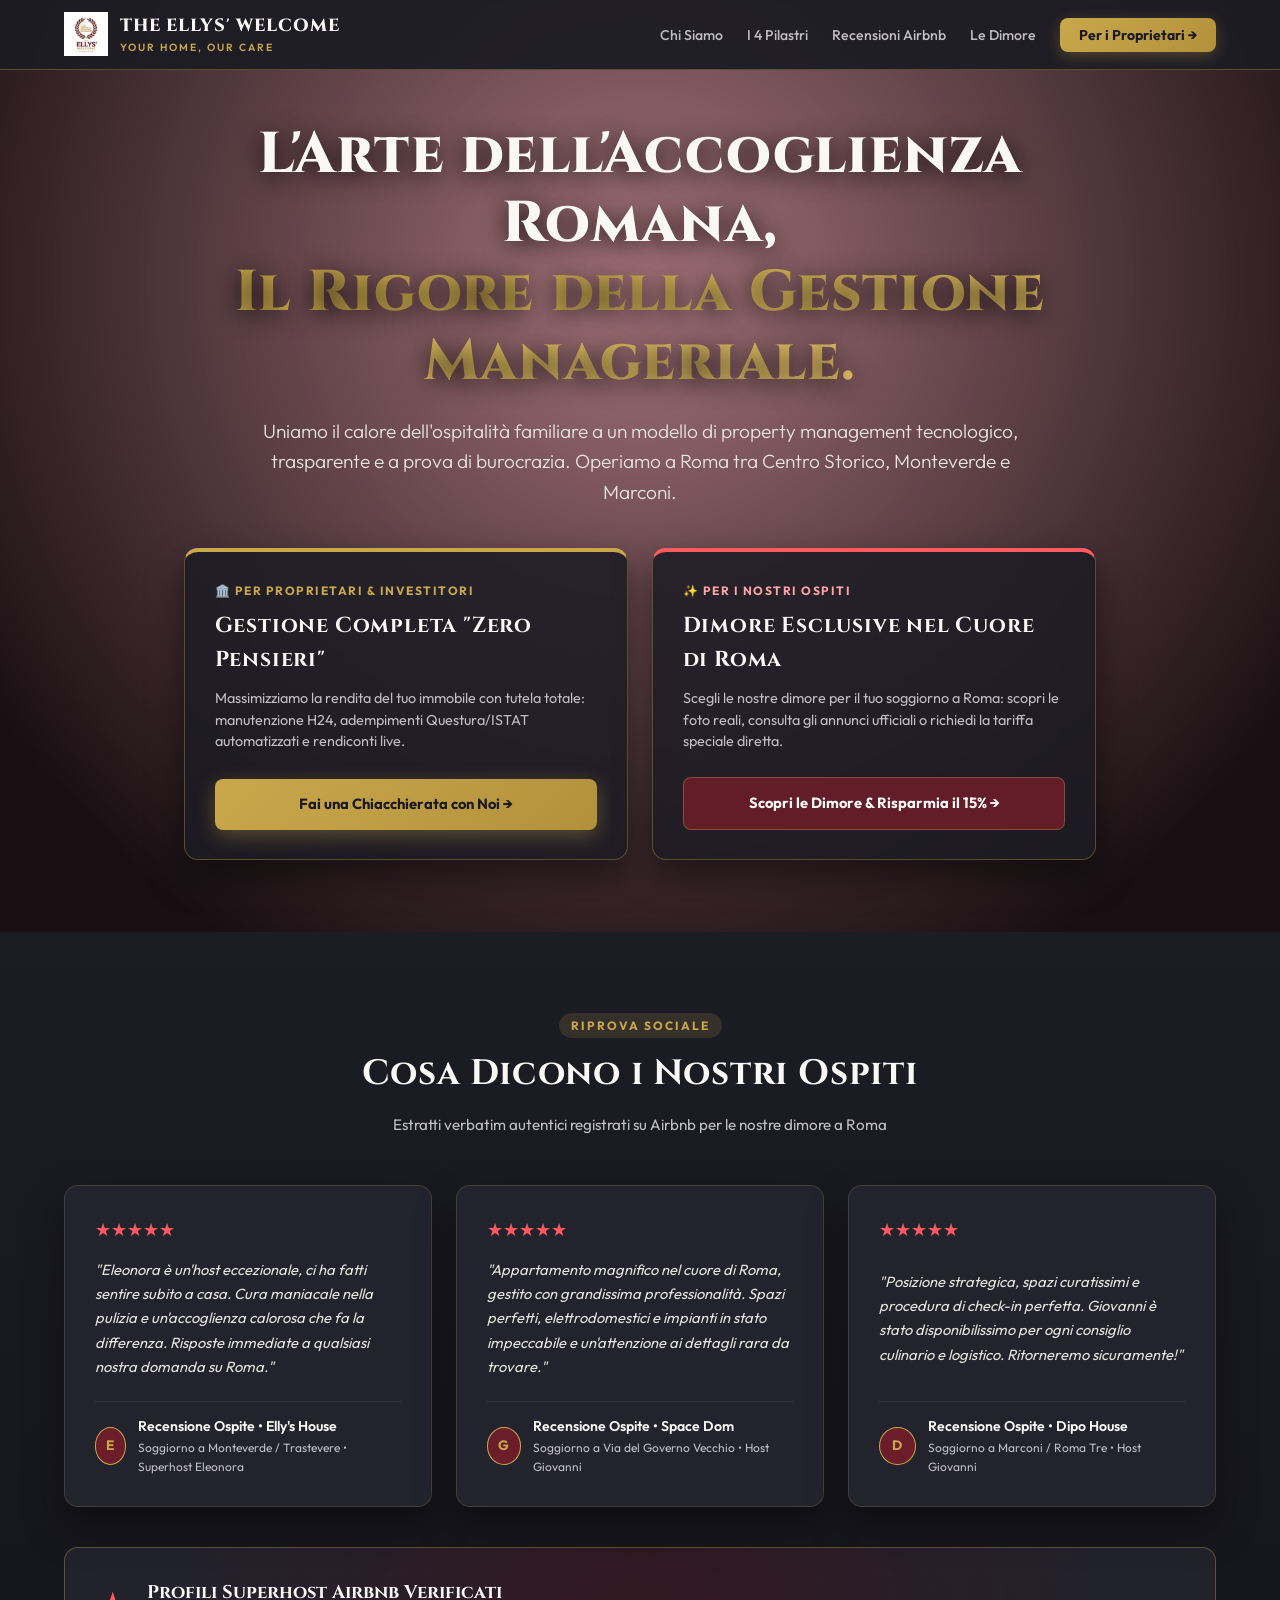
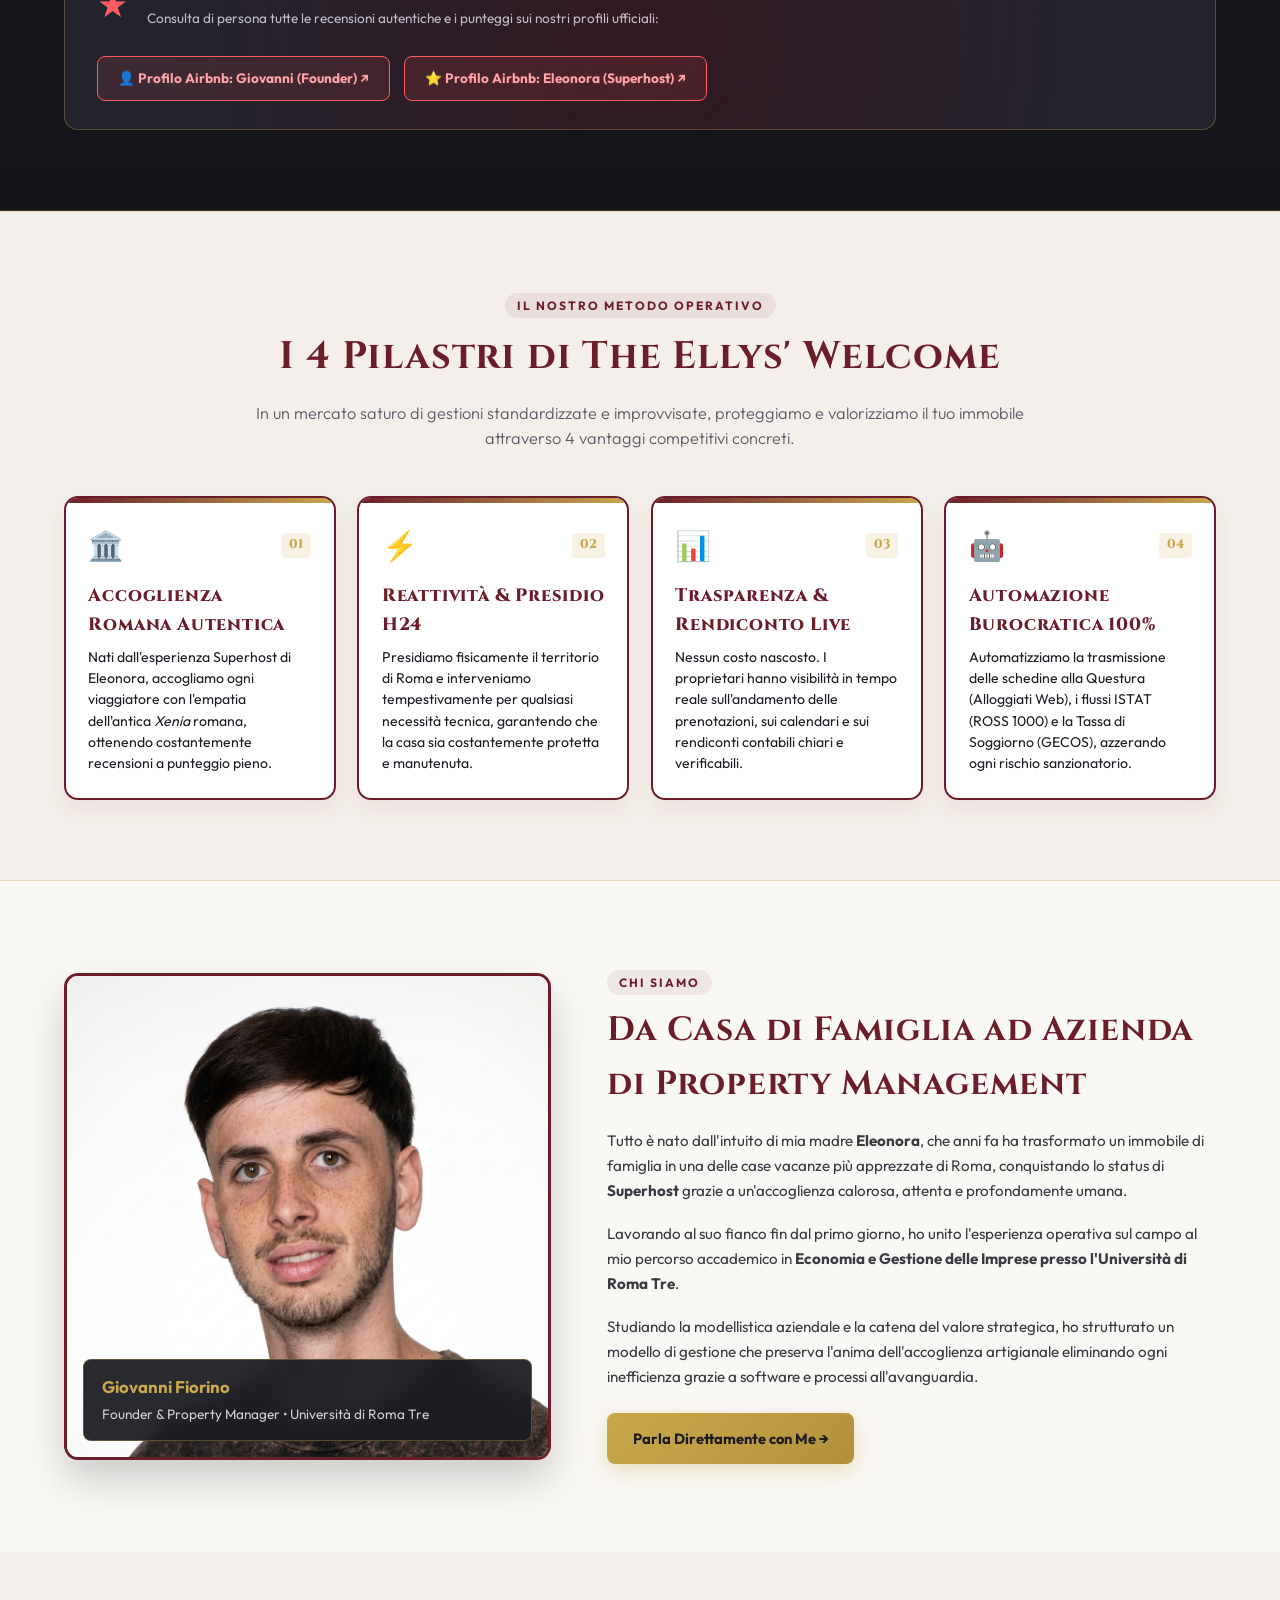
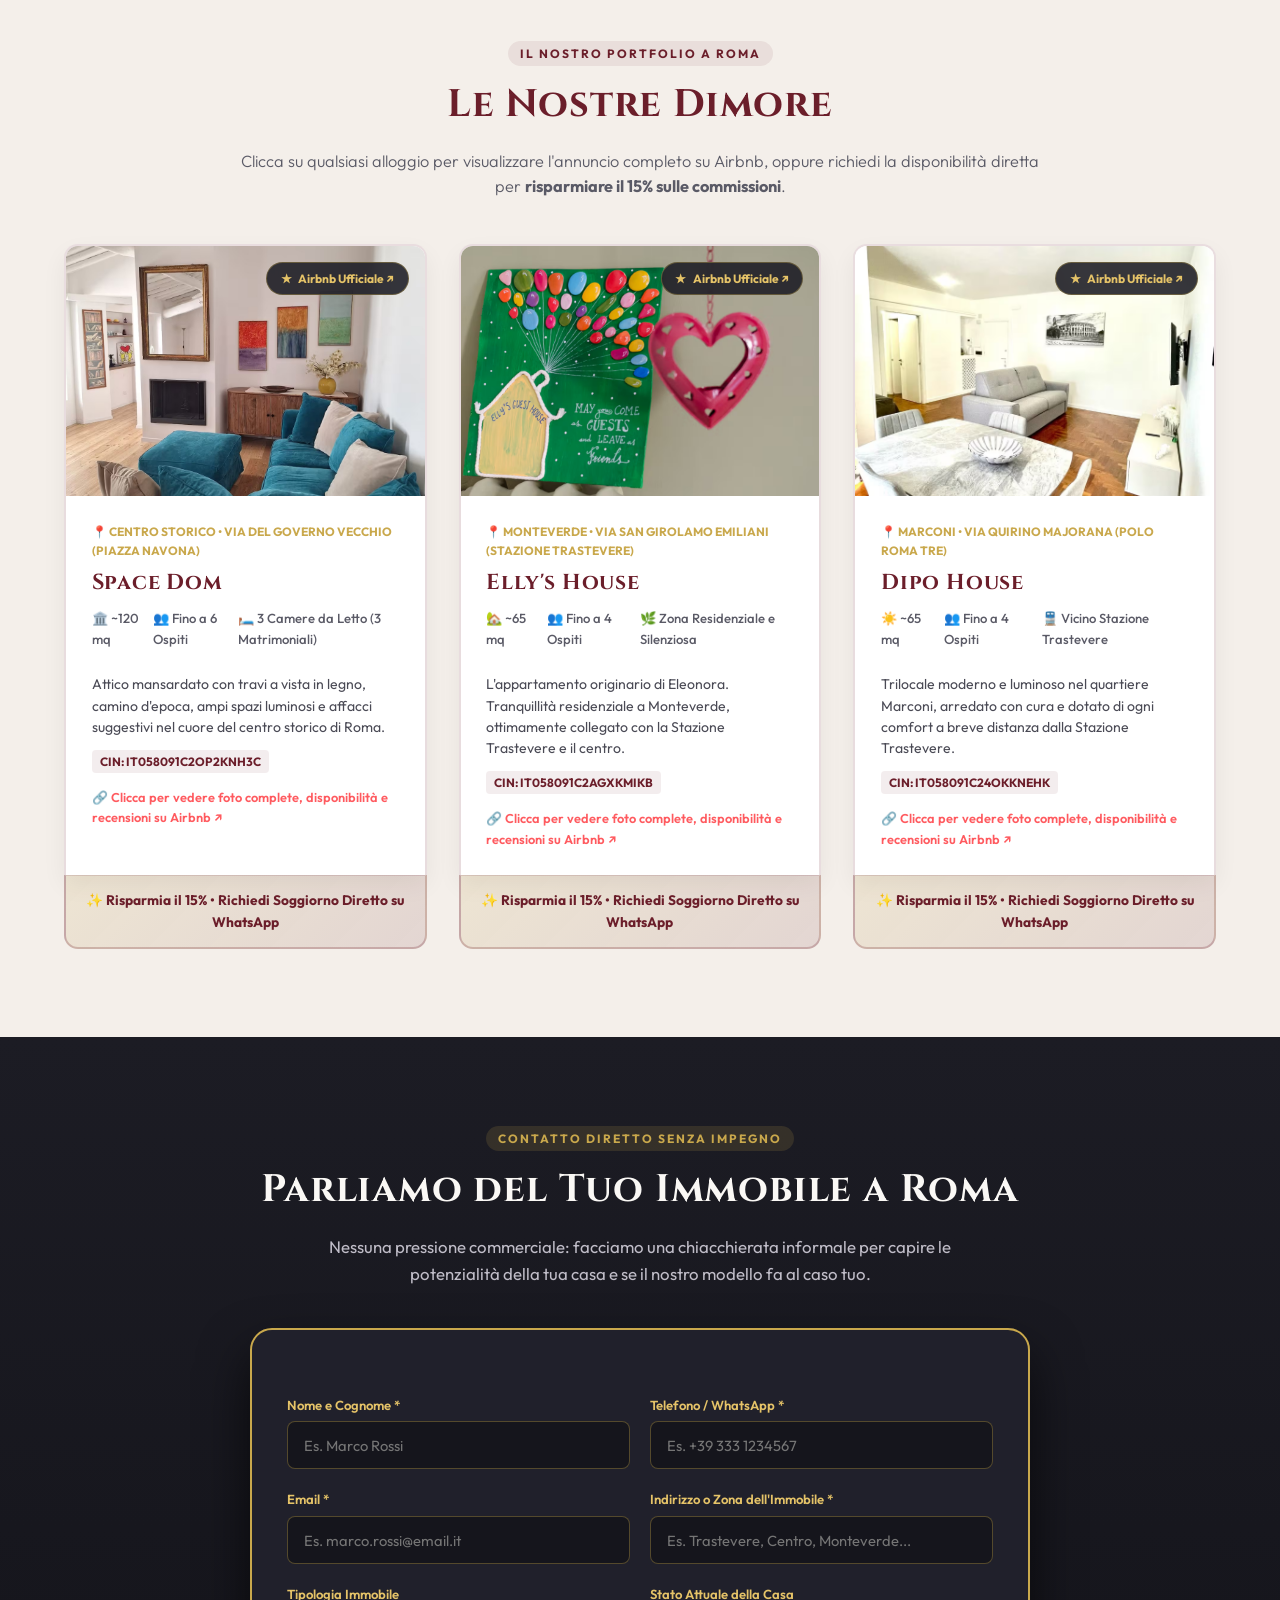
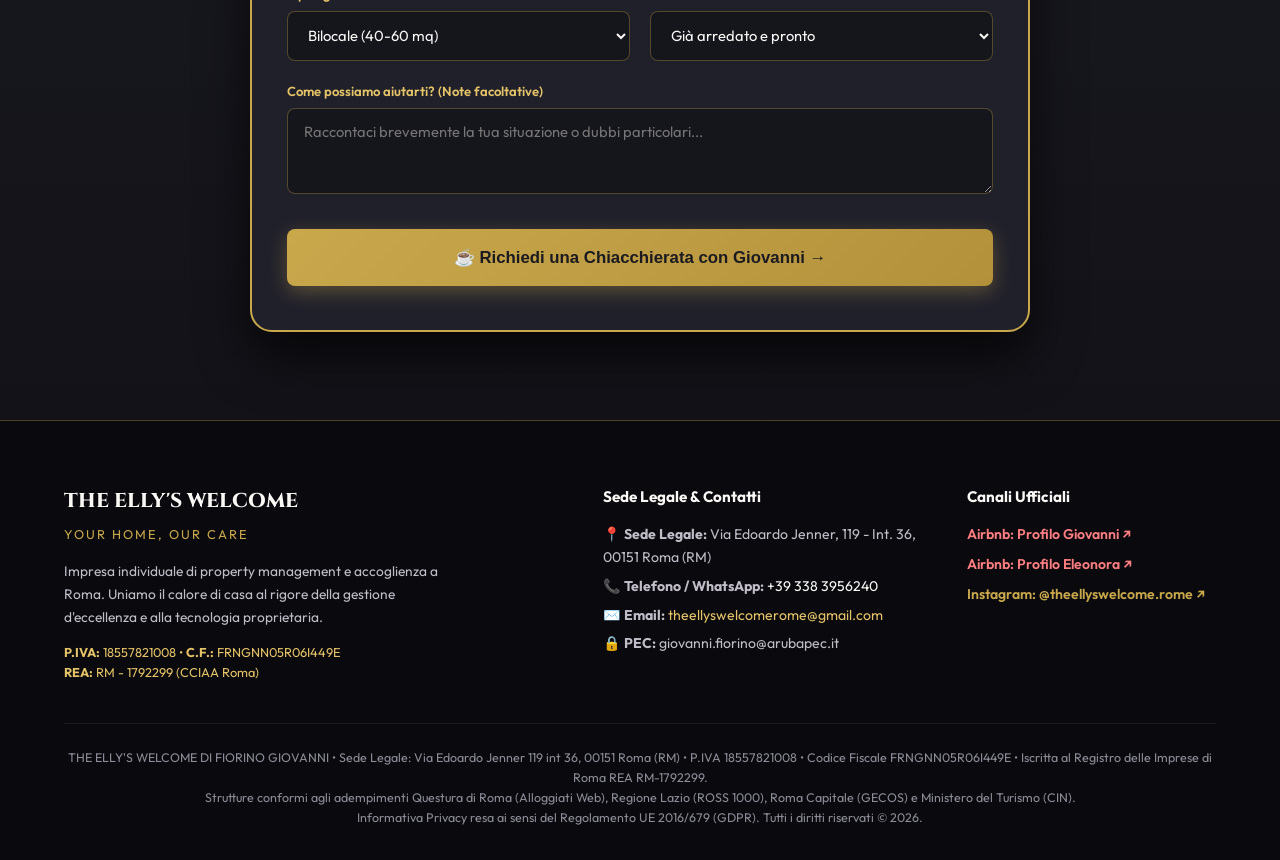
==== index.html @ 8cf7fc97 "feat(website): Inizializzazione repository ufficiale sito web The Ellys' Welcome (Release v1.0.0)" ====
<!DOCTYPE html>
<html lang="it">
<head>
  <meta charset="UTF-8">
  <meta name="viewport" content="width=device-width, initial-scale=1.0">
  <title>The Ellys' Welcome — "Your Home, Our Care" | Property Management & Dimore a Roma</title>
  <meta name="description" content="The Ellys' Welcome: gestione curata, trasparente e tecnologica di immobili turistici a Roma. Accoglienza familiare autentica e zero pensieri burocratici.">
  
  <!-- Favicon / Logo -->
  <link rel="icon" type="image/png" href="assets/logo.png">

  <!-- Google Fonts -->
  <link rel="preconnect" href="https://fonts.googleapis.com">
  <link rel="preconnect" href="https://fonts.gstatic.com" crossorigin>
  <link href="https://fonts.googleapis.com/css2?family=Cinzel:wght@500;700;800;900&family=Outfit:wght@300;400;500;600;700&family=Playfair+Display:ital,wght@0,600;0,700;1,400&display=swap" rel="stylesheet">
  
  <!-- Stylesheet -->
  <link rel="stylesheet" href="style.css">
</head>
<body>

  <!-- =======================================================================
       1. NAVBAR
       ======================================================================= -->
  <nav class="navbar">
    <div class="container nav-container">
      <a href="#" class="brand-logo">
        <img src="assets/logo.png" alt="The Ellys' Welcome Logo">
        <div class="brand-text">
          <span class="brand-name">THE ELLYS' WELCOME</span>
          <span class="brand-tagline">Your Home, Our Care</span>
        </div>
      </a>

      <ul class="nav-links" id="navLinks">
        <li><a href="#chi-siamo" class="nav-link">Chi Siamo</a></li>
        <li><a href="#pilastri" class="nav-link">I 4 Pilastri</a></li>
        <li><a href="#recensioni" class="nav-link">Recensioni Airbnb</a></li>
        <li><a href="#dimore" class="nav-link">Le Dimore</a></li>
        <li><a href="#candidatura" class="nav-link nav-cta">Per i Proprietari →</a></li>
      </ul>

      <button class="mobile-menu-btn" onclick="toggleMobileMenu()">☰</button>
    </div>
  </nav>

  <!-- =======================================================================
       2. HERO SECTION
       ======================================================================= -->
  <header class="hero">
    <div class="container hero-content">

      <!-- Monumental Headline -->
      <h1 class="hero-title">
        L'Arte dell'Accoglienza Romana,<br>
        <span class="gradient-gold">Il Rigore della Gestione Manageriale.</span>
      </h1>

      <p class="hero-subtitle">
        Uniamo il calore dell'ospitalità familiare a un modello di property management tecnologico, trasparente e a prova di burocrazia. Operiamo a Roma tra Centro Storico, Monteverde e Marconi.
      </p>

      <!-- Dual Pathways Cards (Split B2B / B2C) -->
      <div class="hero-dual-pathways">
        
        <!-- B2B Card (Proprietari) -->
        <div class="pathway-card b2b-card">
          <div>
            <div class="pathway-tag">🏛️ Per Proprietari & Investitori</div>
            <h3 class="pathway-title">Gestione Completa "Zero Pensieri"</h3>
            <p class="pathway-desc">
              Massimizziamo la rendita del tuo immobile con tutela totale: manutenzione H24, adempimenti Questura/ISTAT automatizzati e rendiconti live.
            </p>
          </div>
          <a href="#candidatura" class="btn btn-primary">Fai una Chiacchierata con Noi →</a>
        </div>

        <!-- B2C Card (Ospiti) -->
        <div class="pathway-card b2c-card">
          <div>
            <div class="pathway-tag">✨ Per i Nostri Ospiti</div>
            <h3 class="pathway-title">Dimore Esclusive nel Cuore di Roma</h3>
            <p class="pathway-desc">
              Scegli le nostre dimore per il tuo soggiorno a Roma: scopri le foto reali, consulta gli annunci ufficiali o richiedi la tariffa speciale diretta.
            </p>
          </div>
          <a href="#dimore" class="btn btn-secondary">Scopri le Dimore & Risparmia il 15% →</a>
        </div>

      </div>

    </div>
  </header>

  <!-- =======================================================================
       3. SOCIAL PROOF & REVIEWS SECTION (SFUMATA ELEGANTE)
       ======================================================================= -->
  <section class="social-proof-section" id="recensioni">
    <div class="container">
      
      <!-- Header Recensioni -->
      <div class="proof-header">
        <span class="section-badge" style="color: var(--gold); background: rgba(201, 168, 76, 0.15);">Riprova Sociale</span>
        <h2 class="proof-title">Cosa Dicono i Nostri Ospiti</h2>
        <p style="color: var(--text-light-muted); font-size: 0.95rem;">Estratti verbatim autentici registrati su Airbnb per le nostre dimore a Roma</p>
      </div>

      <!-- Griglia Recensioni Verbatim Reali con Glow on Hover -->
      <div class="reviews-grid">
        
        <div class="review-card">
          <div class="review-stars">★★★★★</div>
          <p class="review-quote">
            "Eleonora è un'host eccezionale, ci ha fatti sentire subito a casa. Cura maniacale nella pulizia e un'accoglienza calorosa che fa la differenza. Risposte immediate a qualsiasi nostra domanda su Roma."
          </p>
          <div class="review-author-meta">
            <div class="author-avatar">E</div>
            <div>
              <div class="author-name">Recensione Ospite • Elly's House</div>
              <div class="author-origin">Soggiorno a Monteverde / Trastevere • Superhost Eleonora</div>
            </div>
          </div>
        </div>

        <div class="review-card">
          <div class="review-stars">★★★★★</div>
          <p class="review-quote">
            "Appartamento magnifico nel cuore di Roma, gestito con grandissima professionalità. Spazi perfetti, elettrodomestici e impianti in stato impeccabile e un'attenzione ai dettagli rara da trovare."
          </p>
          <div class="review-author-meta">
            <div class="author-avatar">G</div>
            <div>
              <div class="author-name">Recensione Ospite • Space Dom</div>
              <div class="author-origin">Soggiorno a Via del Governo Vecchio • Host Giovanni</div>
            </div>
          </div>
        </div>

        <div class="review-card">
          <div class="review-stars">★★★★★</div>
          <p class="review-quote">
            "Posizione strategica, spazi curatissimi e procedura di check-in perfetta. Giovanni è stato disponibilissimo per ogni consiglio culinario e logistico. Ritorneremo sicuramente!"
          </p>
          <div class="review-author-meta">
            <div class="author-avatar">D</div>
            <div>
              <div class="author-name">Recensione Ospite • Dipo House</div>
              <div class="author-origin">Soggiorno a Marconi / Roma Tre • Host Giovanni</div>
            </div>
          </div>
        </div>

        <!-- Hub Recensioni Airbnb Integrato nello stesso Stile delle Card -->
        <div class="airbnb-hub-card">
          <div class="airbnb-hub-left">
            <div class="airbnb-hub-icon">★</div>
            <div>
              <div class="airbnb-hub-title">Profili Superhost Airbnb Verificati</div>
              <div class="airbnb-hub-sub">Consulta di persona tutte le recensioni autentiche e i punteggi sui nostri profili ufficiali:</div>
            </div>
          </div>

          <div class="airbnb-hub-actions">
            <a href="https://www.airbnb.it/users/profile/1685312388218791725?previous_page_name=PdpHomeMarketplace" target="_blank" rel="noopener noreferrer" class="btn-airbnb-hub">
              👤 Profilo Airbnb: Giovanni (Founder) ↗
            </a>
            <a href="https://www.airbnb.it/users/profile/1463769468775481181?previous_page_name=PdpHomeMarketplace" target="_blank" rel="noopener noreferrer" class="btn-airbnb-hub">
              ⭐ Profilo Airbnb: Eleonora (Superhost) ↗
            </a>
          </div>
        </div>

      </div>

    </div>
  </section>

  <!-- =======================================================================
       4. SEZIONE B2B: I 4 PILASTRI (COMPATTI, QUADRATI & ALTO RISALTO)
       ======================================================================= -->
  <section class="section-b2b" id="pilastri">
    <div class="container">
      
      <div class="section-header">
        <span class="section-badge">Il Nostro Metodo Operativo</span>
        <h2 class="section-title">I 4 Pilastri di The Ellys' Welcome</h2>
        <p class="section-lead">
          In un mercato saturo di gestioni standardizzate e improvvisate, proteggiamo e valorizziamo il tuo immobile attraverso 4 vantaggi competitivi concreti.
        </p>
      </div>

      <div class="pillars-grid">
        
        <!-- Pilastro 1 -->
        <div class="pillar-card">
          <div class="pillar-header">
            <div class="pillar-icon">🏛️</div>
            <div class="pillar-num">01</div>
          </div>
          <h3 class="pillar-title">Accoglienza Romana Autentica</h3>
          <p class="pillar-desc">
            Nati dall'esperienza Superhost di Eleonora, accogliamo ogni viaggiatore con l'empatia dell'antica <em>Xenia</em> romana, ottenendo costantemente recensioni a punteggio pieno.
          </p>
        </div>

        <!-- Pilastro 2 -->
        <div class="pillar-card">
          <div class="pillar-header">
            <div class="pillar-icon">⚡</div>
            <div class="pillar-num">02</div>
          </div>
          <h3 class="pillar-title">Reattività & Presidio H24</h3>
          <p class="pillar-desc">
            Presidiamo fisicamente il territorio di Roma e interveniamo tempestivamente per qualsiasi necessità tecnica, garantendo che la casa sia costantemente protetta e manutenuta.
          </p>
        </div>

        <!-- Pilastro 3 -->
        <div class="pillar-card">
          <div class="pillar-header">
            <div class="pillar-icon">📊</div>
            <div class="pillar-num">03</div>
          </div>
          <h3 class="pillar-title">Trasparenza & Rendiconto Live</h3>
          <p class="pillar-desc">
            Nessun costo nascosto. I proprietari hanno visibilità in tempo reale sull'andamento delle prenotazioni, sui calendari e sui rendiconti contabili chiari e verificabili.
          </p>
        </div>

        <!-- Pilastro 4 -->
        <div class="pillar-card">
          <div class="pillar-header">
            <div class="pillar-icon">🤖</div>
            <div class="pillar-num">04</div>
          </div>
          <h3 class="pillar-title">Automazione Burocratica 100%</h3>
          <p class="pillar-desc">
            Automatizziamo la trasmissione delle schedine alla Questura (Alloggiati Web), i flussi ISTAT (ROSS 1000) e la Tassa di Soggiorno (GECOS), azzerando ogni rischio sanzionatorio.
          </p>
        </div>

      </div>

    </div>
  </section>

  <!-- =======================================================================
       5. LA NOSTRA STORIA & FOUNDER BIO
       ======================================================================= -->
  <section class="story-section" id="chi-siamo">
    <div class="container">
      <div class="story-grid">
        
        <div class="story-image-wrap">
          <img src="assets/giovanni.jpg" alt="Giovanni Fiorino — Founder & Property Manager">
          <div class="story-badge-floating">
            <strong style="color: var(--gold); font-size: 1.05rem;">Giovanni Fiorino</strong><br>
            <span style="font-size: 0.85rem; color: #D0D0D8;">Founder & Property Manager • Università di Roma Tre</span>
          </div>
        </div>

        <div class="story-content">
          <span class="section-badge">Chi Siamo</span>
          <h3>Da Casa di Famiglia ad Azienda di Property Management</h3>
          
          <p class="story-text">
            Tutto è nato dall'intuito di mia madre <strong>Eleonora</strong>, che anni fa ha trasformato un immobile di famiglia in una delle case vacanze più apprezzate di Roma, conquistando lo status di <strong>Superhost</strong> grazie a un'accoglienza calorosa, attenta e profondamente umana.
          </p>

          <p class="story-text">
            Lavorando al suo fianco fin dal primo giorno, ho unito l'esperienza operativa sul campo al mio percorso accademico in <strong>Economia e Gestione delle Imprese presso l'Università di Roma Tre</strong>.
          </p>

          <p class="story-text">
            Studiando la modellistica aziendale e la catena del valore strategica, ho strutturato un modello di gestione che preserva l'anima dell'accoglienza artigianale eliminando ogni inefficienza grazie a software e processi all'avanguardia.
          </p>

          <div style="margin-top: 1.5rem;">
            <a href="#candidatura" class="btn btn-primary">Parla Direttamente con Me →</a>
          </div>
        </div>

      </div>
    </div>
  </section>

  <!-- =======================================================================
       6. SHOWCASE DIMORE (CARD CLICCABILI + FOTO REALI + DATI VERIFICATI)
       ======================================================================= -->
  <section class="dimore-section" id="dimore">
    <div class="container">
      
      <div class="section-header">
        <span class="section-badge">Il Nostro Portfolio a Roma</span>
        <h2 class="section-title">Le Nostre Dimore</h2>
        <p class="section-lead">
          Clicca su qualsiasi alloggio per visualizzare l'annuncio completo su Airbnb, oppure richiedi la disponibilità diretta per <strong>risparmiare il 15% sulle commissioni</strong>.
        </p>
      </div>

      <div class="dimore-grid">
        
        <!-- Dimora 1: Space Dom -->
        <div class="dimora-card-wrapper">
          <a href="https://www.airbnb.it/rooms/1363113629357768975?source_impression_id=p3_1787579631_P3eaWgtd9Msi8TO4" target="_blank" rel="noopener noreferrer" class="dimora-clickable-card" title="Clicca per aprire l'annuncio Airbnb di Space Dom">
            <div class="dimora-img-wrap">
              <img src="assets/spacedom.jpg" alt="Space Dom — Via del Governo Vecchio" class="dimora-img">
              <div class="dimora-airbnb-badge">
                <span>★</span> Airbnb Ufficiale ↗
              </div>
            </div>
            <div class="dimora-body">
              <div class="dimora-location">📍 Centro Storico • Via del Governo Vecchio (Piazza Navona)</div>
              <h3 class="dimora-title">Space Dom</h3>
              <div class="dimora-features">
                <span>🏛️ ~120 mq</span>
                <span>👥 Fino a 6 Ospiti</span>
                <span>🛏️ 3 Camere da Letto (3 Matrimoniali)</span>
              </div>
              <p class="dimora-desc">
                Attico mansardato con travi a vista in legno, camino d'epoca, ampi spazi luminosi e affacci suggestivi nel cuore del centro storico di Roma.
              </p>
              <div class="dimora-cin-badge">CIN: IT058091C2OP2KNH3C</div>
              <div class="dimora-airbnb-prompt">
                <span>🔗 Clicca per vedere foto complete, disponibilità e recensioni su Airbnb ↗</span>
              </div>
            </div>
          </a>
          <a href="https://wa.me/393383956240?text=Ciao%20Giovanni!%20Ho%20visto%20Space%20Dom%20sul%20sito%20The%20Ellys%20Welcome%20e%20vorrei%20richiedere%20disponibilit%C3%A0%20con%20tariffa%20speciale%20diretta." target="_blank" rel="noopener noreferrer" class="dimora-direct-btn">
            ✨ Risparmia il 15% • Richiedi Soggiorno Diretto su WhatsApp
          </a>
        </div>

        <!-- Dimora 2: Elly's House -->
        <div class="dimora-card-wrapper">
          <a href="https://www.airbnb.it/rooms/657062393546995233?source_impression_id=p3_1787579706_P3y6OGJAzzbxVi8V" target="_blank" rel="noopener noreferrer" class="dimora-clickable-card" title="Clicca per aprire l'annuncio Airbnb di Elly's House">
            <div class="dimora-img-wrap">
              <img src="assets/ellyshouse.png" alt="Elly's House — Monteverde" class="dimora-img">
              <div class="dimora-airbnb-badge">
                <span>★</span> Airbnb Ufficiale ↗
              </div>
            </div>
            <div class="dimora-body">
              <div class="dimora-location">📍 Monteverde • Via San Girolamo Emiliani (Stazione Trastevere)</div>
              <h3 class="dimora-title">Elly's House</h3>
              <div class="dimora-features">
                <span>🏡 ~65 mq</span>
                <span>👥 Fino a 4 Ospiti</span>
                <span>🌿 Zona Residenziale e Silenziosa</span>
              </div>
              <p class="dimora-desc">
                L'appartamento originario di Eleonora. Tranquillità residenziale a Monteverde, ottimamente collegato con la Stazione Trastevere e il centro.
              </p>
              <div class="dimora-cin-badge">CIN: IT058091C2AGXKMIKB</div>
              <div class="dimora-airbnb-prompt">
                <span>🔗 Clicca per vedere foto complete, disponibilità e recensioni su Airbnb ↗</span>
              </div>
            </div>
          </a>
          <a href="https://wa.me/393383956240?text=Ciao%20Giovanni!%20Ho%20visto%20Ellys%20House%20sul%20sito%20The%20Ellys%20Welcome%20e%20vorrei%20richiedere%20disponibilit%C3%A0%20con%20tariffa%20speciale%20diretta." target="_blank" rel="noopener noreferrer" class="dimora-direct-btn">
            ✨ Risparmia il 15% • Richiedi Soggiorno Diretto su WhatsApp
          </a>
        </div>

        <!-- Dimora 3: Dipo House -->
        <div class="dimora-card-wrapper">
          <a href="https://www.airbnb.it/rooms/1125438508462187206?source_impression_id=p3_1787579674_P37oEA5RUicw2iwO" target="_blank" rel="noopener noreferrer" class="dimora-clickable-card" title="Clicca per aprire l'annuncio Airbnb di Dipo House">
            <div class="dimora-img-wrap">
              <img src="assets/dipohouse.png" alt="Dipo House — Marconi" class="dimora-img">
              <div class="dimora-airbnb-badge">
                <span>★</span> Airbnb Ufficiale ↗
              </div>
            </div>
            <div class="dimora-body">
              <div class="dimora-location">📍 Marconi • Via Quirino Majorana (Polo Roma Tre)</div>
              <h3 class="dimora-title">Dipo House</h3>
              <div class="dimora-features">
                <span>☀️ ~65 mq</span>
                <span>👥 Fino a 4 Ospiti</span>
                <span>🚆 Vicino Stazione Trastevere</span>
              </div>
              <p class="dimora-desc">
                Trilocale moderno e luminoso nel quartiere Marconi, arredato con cura e dotato di ogni comfort a breve distanza dalla Stazione Trastevere.
              </p>
              <div class="dimora-cin-badge">CIN: IT058091C24OKKNEHK</div>
              <div class="dimora-airbnb-prompt">
                <span>🔗 Clicca per vedere foto complete, disponibilità e recensioni su Airbnb ↗</span>
              </div>
            </div>
          </a>
          <a href="https://wa.me/393383956240?text=Ciao%20Giovanni!%20Ho%20visto%20Dipo%20House%20sul%20sito%20The%20Ellys%20Welcome%20e%20vorrei%20richiedere%20disponibilit%C3%A0%20con%20tariffa%20speciale%20diretta." target="_blank" rel="noopener noreferrer" class="dimora-direct-btn">
            ✨ Risparmia il 15% • Richiedi Soggiorno Diretto su WhatsApp
          </a>
        </div>

      </div>

    </div>
  </section>

  <!-- =======================================================================
       7. LEAD CAPTURE FORM (ALTO CONTRASTO)
       ======================================================================= -->
  <section class="contact-section" id="candidatura">
    <div class="container">
      
      <div class="section-header" style="margin-bottom: 2.5rem;">
        <span class="section-badge" style="color: var(--gold); background: rgba(201, 168, 76, 0.15);">Contatto Diretto Senza Impegno</span>
        <h2 class="section-title" style="color: var(--alabaster);">Parliamo del Tuo Immobile a Roma</h2>
        <p style="color: var(--text-light-muted); font-size: 1.05rem; max-width: 650px; margin: 0 auto;">
          Nessuna pressione commerciale: facciamo una chiacchierata informale per capire le potenzialità della tua casa e se il nostro modello fa al caso tuo.
        </p>
      </div>

      <div class="form-card">
        <form id="ownerLeadForm" onsubmit="handleLeadSubmit(event)">
          
          <div class="form-grid">
            
            <div>
              <label class="form-label" for="ownerName">Nome e Cognome *</label>
              <input type="text" id="ownerName" class="form-control" placeholder="Es. Marco Rossi" required>
            </div>

            <div>
              <label class="form-label" for="ownerPhone">Telefono / WhatsApp *</label>
              <input type="tel" id="ownerPhone" class="form-control" placeholder="Es. +39 333 1234567" required>
            </div>

            <div>
              <label class="form-label" for="ownerEmail">Email *</label>
              <input type="email" id="ownerEmail" class="form-control" placeholder="Es. marco.rossi@email.it" required>
            </div>

            <div>
              <label class="form-label" for="ownerZone">Indirizzo o Zona dell'Immobile *</label>
              <input type="text" id="ownerZone" class="form-control" placeholder="Es. Trastevere, Centro, Monteverde..." required>
            </div>

            <div>
              <label class="form-label" for="ownerType">Tipologia Immobile</label>
              <select id="ownerType" class="form-control">
                <option value="Bilocale (40-60 mq)">Bilocale (40-60 mq)</option>
                <option value="Trilocale (60-90 mq)">Trilocale (60-90 mq)</option>
                <option value="Quadrilocale / Ampia metratura (>90 mq)">Quadrilocale / Ampia metratura (>90 mq)</option>
                <option value="Attico con Terrazzo">Attico con Terrazzo</option>
                <option value="Intero Palazzetto / Più unità">Intero Palazzetto / Più unità</option>
              </select>
            </div>

            <div>
              <label class="form-label" for="ownerState">Stato Attuale della Casa</label>
              <select id="ownerState" class="form-control">
                <option value="Già arredato e pronto">Già arredato e pronto</option>
                <option value="Già attivo come casa vacanze">Già attivo come casa vacanze</option>
                <option value="Da ristrutturare / Allestire">Da ristrutturare / Allestire</option>
                <option value="Sfitto da arredare">Sfitto da arredare</option>
              </select>
            </div>

            <div class="form-group full">
              <label class="form-label" for="ownerNotes">Come possiamo aiutarti? (Note facoltative)</label>
              <textarea id="ownerNotes" class="form-control" rows="3" placeholder="Raccontaci brevemente la tua situazione o dubbi particolari..."></textarea>
            </div>

            <div class="form-group full" style="margin-top: 0.5rem;">
              <button type="submit" id="btnSubmitLead" class="btn btn-primary" style="width: 100%; padding: 1.1rem; font-size: 1.05rem;">
                ☕ Richiedi una Chiacchierata con Giovanni →
              </button>
            </div>

          </div>

          <div id="formSuccessMessage" style="display: none; margin-top: 1.5rem; padding: 1.35rem; background: rgba(16, 185, 129, 0.15); border: 1px solid #10B981; border-radius: var(--radius-sm); color: #10B981; text-align: center;">
            <strong style="font-size: 1.1rem;">✓ Richiesta Ricevuta con Successo!</strong><br>
            <span style="font-size: 0.9rem; color: var(--alabaster); display: block; margin-top: 0.35rem;">Grazie per averci contattato. Giovanni ti risponderà personalmente entro 24 ore per concordare una chiacchierata senza impegno.</span>
          </div>

        </form>
      </div>

    </div>
  </section>

  <!-- =======================================================================
       8. FOOTER ISTITUZIONALE & COMPLIANCE
       ======================================================================= -->
  <footer class="footer">
    <div class="container">
      <div class="footer-grid">
        
        <div>
          <div style="font-family: 'Cinzel', serif; font-weight: 800; font-size: 1.25rem; color: var(--alabaster); margin-bottom: 0.4rem;">
            THE ELLY'S WELCOME
          </div>
          <div style="font-size: 0.8rem; color: var(--gold); margin-bottom: 1rem; letter-spacing: 2px;">YOUR HOME, OUR CARE</div>
          <p style="font-size: 0.86rem; line-height: 1.65; max-width: 380px; color: var(--text-light-muted); margin-bottom: 0.85rem;">
            Impresa individuale di property management e accoglienza a Roma. Uniamo il calore di casa al rigore della gestione d'eccellenza e alla tecnologia proprietaria.
          </p>
          <div style="font-size: 0.8rem; color: var(--gold-light);">
            <strong>P.IVA:</strong> 18557821008 • <strong>C.F.:</strong> FRNGNN05R06I449E<br>
            <strong>REA:</strong> RM - 1792299 (CCIAA Roma)
          </div>
        </div>

        <div>
          <div style="font-weight: 700; color: var(--alabaster); margin-bottom: 0.85rem; font-size: 0.95rem;">Sede Legale & Contatti</div>
          <p style="margin-bottom: 0.4rem;">📍 <strong>Sede Legale:</strong> Via Edoardo Jenner, 119 - Int. 36, 00151 Roma (RM)</p>
          <p style="margin-bottom: 0.4rem;">📞 <strong>Telefono / WhatsApp:</strong> <a href="tel:+393383956240" style="color: var(--alabaster); text-decoration: none;">+39 338 3956240</a></p>
          <p style="margin-bottom: 0.4rem;">✉️ <strong>Email:</strong> <a href="mailto:theellyswelcomerome@gmail.com" style="color: var(--gold-light); text-decoration: none;">theellyswelcomerome@gmail.com</a></p>
          <p>🔒 <strong>PEC:</strong> <a href="mailto:giovanni.fiorino@arubapec.it" style="color: var(--text-light-muted); text-decoration: none;">giovanni.fiorino@arubapec.it</a></p>
        </div>

        <div>
          <div style="font-weight: 700; color: var(--alabaster); margin-bottom: 0.85rem; font-size: 0.95rem;">Canali Ufficiali</div>
          <p style="margin-bottom: 0.45rem;"><a href="https://www.airbnb.it/users/profile/1685312388218791725?previous_page_name=PdpHomeMarketplace" target="_blank" rel="noopener noreferrer" style="color: #FF7E82; text-decoration: none; font-weight: 600;">Airbnb: Profilo Giovanni ↗</a></p>
          <p style="margin-bottom: 0.45rem;"><a href="https://www.airbnb.it/users/profile/1463769468775481181?previous_page_name=PdpHomeMarketplace" target="_blank" rel="noopener noreferrer" style="color: #FF7E82; text-decoration: none; font-weight: 600;">Airbnb: Profilo Eleonora ↗</a></p>
          <p><a href="https://www.instagram.com/theellyswelcome.rome/" target="_blank" rel="noopener noreferrer" style="color: var(--gold); text-decoration: none; font-weight: 600;">Instagram: @theellyswelcome.rome ↗</a></p>
        </div>

      </div>

      <div class="footer-bottom">
        THE ELLY'S WELCOME DI FIORINO GIOVANNI • Sede Legale: Via Edoardo Jenner 119 int 36, 00151 Roma (RM) • P.IVA 18557821008 • Codice Fiscale FRNGNN05R06I449E • Iscritta al Registro delle Imprese di Roma REA RM-1792299.<br>
        Strutture conformi agli adempimenti Questura di Roma (Alloggiati Web), Regione Lazio (ROSS 1000), Roma Capitale (GECOS) e Ministero del Turismo (CIN).<br>
        Informativa Privacy resa ai sensi del Regolamento UE 2016/679 (GDPR). Tutti i diritti riservati © 2026.
      </div>
    </div>
  </footer>

  <script>
    function toggleMobileMenu() {
      const nav = document.getElementById("navLinks");
      if (nav) {
        nav.style.display = nav.style.display === "flex" ? "none" : "flex";
        if (nav.style.display === "flex") {
          nav.style.flexDirection = "column";
          nav.style.position = "absolute";
          nav.style.top = "100%";
          nav.style.left = "0";
          nav.style.right = "0";
          nav.style.background = "#1C1C24";
          nav.style.padding = "1.5rem";
        }
      }
    }

    async function handleLeadSubmit(event) {
      event.preventDefault();
      const btn = document.getElementById("btnSubmitLead");
      const msg = document.getElementById("formSuccessMessage");

      btn.disabled = true;
      btn.textContent = "⏳ Invio in corso...";

      const leadData = {
        name: document.getElementById("ownerName").value,
        phone: document.getElementById("ownerPhone").value,
        email: document.getElementById("ownerEmail").value,
        zone: document.getElementById("ownerZone").value,
        type: document.getElementById("ownerType").value,
        state: document.getElementById("ownerState").value,
        notes: document.getElementById("ownerNotes").value,
        timestamp: new Date().toISOString()
      };

      console.log("[LEAD SUBMITTED]:", leadData);

      setTimeout(() => {
        btn.style.display = "none";
        msg.style.display = "block";
      }, 700);
    }
  </script>
</body>
</html>
---- style.css ----
/**
 * The Ellys' Welcome — Official Website Stylesheet (Classic High-Contrast Edition)
 * Brand System: Imperial Burgundy (#6B1E2A), Antique Gold (#C9A84C), Alabaster (#FAF8F5), Deep Charcoal (#1C1C24)
 * Typography: Cinzel (Headings), Outfit (Body & UI), Playfair Display (Accents)
 */

:root {
  --burgundy: #6B1E2A;
  --burgundy-light: #8A2B3B;
  --burgundy-dark: #4A121C;
  --burgundy-deep: #2D0C12;
  --gold: #C9A84C;
  --gold-light: #E5C368;
  --gold-soft: rgba(201, 168, 76, 0.18);
  --gold-glow: rgba(201, 168, 76, 0.35);
  --alabaster: #FAF8F5;
  --alabaster-warm: #F4EFEA;
  --alabaster-card: #FFFFFF;
  --charcoal: #1C1C24;
  --charcoal-card: #23232E;
  --charcoal-card-hover: #2B2B38;
  --charcoal-light: #2C2C3A;
  --airbnb-coral: #FF5A5F;
  --airbnb-coral-dark: #E0484D;
  --text-dark: #1C1C24;
  --text-muted: #5A5A66;
  --text-light: #FAF8F5;
  --text-light-muted: #C0BDC8;
  --border-gold: rgba(201, 168, 76, 0.35);
  --border-card: rgba(107, 30, 42, 0.15);
  --radius-sm: 8px;
  --radius-md: 14px;
  --radius-lg: 22px;
  --shadow-gold: 0 10px 30px rgba(201, 168, 76, 0.25);
  --shadow-dark: 0 20px 40px rgba(0, 0, 0, 0.4);
  --shadow-card: 0 10px 25px rgba(0, 0, 0, 0.06);
  --transition: all 0.25s cubic-bezier(0.16, 1, 0.3, 1);
}

* {
  box-sizing: border-box;
  margin: 0;
  padding: 0;
}

html {
  scroll-behavior: smooth;
  font-size: 16px;
}

body {
  font-family: 'Outfit', sans-serif;
  background-color: var(--alabaster);
  color: var(--text-dark);
  line-height: 1.6;
  overflow-x: hidden;
}

/* Tipografia */
h1, h2, h3, h4, .font-serif {
  font-family: 'Cinzel', serif;
  font-weight: 700;
  letter-spacing: 0.8px;
}

.font-accent {
  font-family: 'Playfair Display', serif;
  font-style: italic;
}

/* Container */
.container {
  width: 100%;
  max-width: 1200px;
  margin: 0 auto;
  padding: 0 1.5rem;
}

/* =========================================================================
   NAVBAR & HEADER
   ========================================================================= */
.navbar {
  position: fixed;
  top: 0;
  left: 0;
  right: 0;
  z-index: 1000;
  background: rgba(28, 28, 36, 0.94);
  backdrop-filter: blur(16px);
  border-bottom: 1px solid var(--border-gold);
  padding: 0.75rem 0;
  transition: var(--transition);
}

.nav-container {
  display: flex;
  justify-content: space-between;
  align-items: center;
}

.brand-logo {
  display: flex;
  align-items: center;
  gap: 0.75rem;
  text-decoration: none;
}

.brand-logo img {
  height: 44px;
  width: auto;
}

.brand-text {
  display: flex;
  flex-direction: column;
}

.brand-name {
  font-family: 'Cinzel', serif;
  font-size: 1.1rem;
  font-weight: 800;
  color: var(--alabaster);
  letter-spacing: 1px;
}

.brand-tagline {
  font-size: 0.65rem;
  color: var(--gold);
  text-transform: uppercase;
  letter-spacing: 2px;
  font-weight: 600;
}

.nav-links {
  display: flex;
  align-items: center;
  gap: 1.5rem;
  list-style: none;
}

.nav-link {
  color: var(--text-light-muted);
  text-decoration: none;
  font-size: 0.88rem;
  font-weight: 500;
  transition: var(--transition);
}

.nav-link:hover {
  color: var(--gold-light);
}

.nav-cta {
  background: linear-gradient(135deg, var(--gold) 0%, #B3913B 100%);
  color: #1A1A20 !important;
  padding: 0.5rem 1.2rem;
  border-radius: var(--radius-sm);
  font-weight: 700 !important;
  box-shadow: 0 4px 15px rgba(201, 168, 76, 0.3);
  transition: var(--transition);
}

.nav-cta:hover {
  transform: translateY(-2px);
  box-shadow: 0 6px 20px rgba(201, 168, 76, 0.5);
}

.mobile-menu-btn {
  display: none;
  background: transparent;
  border: none;
  color: var(--gold);
  font-size: 1.6rem;
  cursor: pointer;
}

/* =========================================================================
   HERO SECTION
   ========================================================================= */
.hero {
  position: relative;
  min-height: 88vh;
  padding: 7.5rem 0 4.5rem 0;
  background: radial-gradient(circle at 50% 30%, rgba(107, 30, 42, 0.62) 0%, rgba(20, 10, 14, 0.98) 85%),
              url('https://images.unsplash.com/photo-1552832230-c0197dd311b5?q=80&w=1920&auto=format&fit=crop') center/cover no-repeat;
  display: flex;
  align-items: center;
  color: var(--alabaster);
  text-align: center;
}

.hero-content {
  max-width: 960px;
  margin: 0 auto;
  position: relative;
  z-index: 2;
}

.hero-title {
  font-size: clamp(2.2rem, 4.5vw, 3.8rem);
  font-weight: 800;
  line-height: 1.2;
  margin-bottom: 1.2rem;
  text-shadow: 0 4px 25px rgba(0,0,0,0.85);
  word-spacing: 2px;
}

.hero-title .gradient-gold {
  background: linear-gradient(135deg, var(--gold) 0%, var(--gold-light) 100%);
  -webkit-background-clip: text;
  -webkit-text-fill-color: transparent;
}

.hero-subtitle {
  font-size: clamp(1rem, 1.8vw, 1.2rem);
  color: #E6E3DC;
  font-weight: 300;
  max-width: 780px;
  margin: 0 auto 2.5rem auto;
  line-height: 1.6;
}

/* Dual Pathways Cards in Hero */
.hero-dual-pathways {
  display: grid;
  grid-template-columns: 1fr 1fr;
  gap: 1.5rem;
  text-align: left;
  margin-top: 1.5rem;
}

.pathway-card {
  background: rgba(28, 28, 36, 0.85);
  backdrop-filter: blur(16px);
  border: 1px solid var(--border-gold);
  border-radius: var(--radius-md);
  padding: 1.85rem;
  display: flex;
  flex-direction: column;
  justify-content: space-between;
  transition: var(--transition);
  box-shadow: 0 15px 35px rgba(0,0,0,0.5);
}

.pathway-card:hover {
  transform: translateY(-4px);
  border-color: var(--gold);
  box-shadow: 0 20px 40px rgba(0,0,0,0.7);
}

.pathway-card.b2b-card {
  border-top: 4px solid var(--gold);
}

.pathway-card.b2c-card {
  border-top: 4px solid var(--airbnb-coral);
}

.pathway-tag {
  font-size: 0.75rem;
  font-weight: 700;
  text-transform: uppercase;
  letter-spacing: 1.5px;
  margin-bottom: 0.5rem;
}

.b2b-card .pathway-tag { color: var(--gold); }
.b2c-card .pathway-tag { color: #FFA3A6; }

.pathway-title {
  font-size: 1.35rem;
  margin-bottom: 0.65rem;
  color: var(--alabaster);
}

.pathway-desc {
  font-size: 0.9rem;
  color: var(--text-light-muted);
  margin-bottom: 1.5rem;
  line-height: 1.5;
}

.btn {
  display: inline-flex;
  align-items: center;
  justify-content: center;
  gap: 0.5rem;
  padding: 0.85rem 1.6rem;
  border-radius: var(--radius-sm);
  font-weight: 700;
  font-size: 0.92rem;
  text-decoration: none;
  cursor: pointer;
  transition: var(--transition);
  border: none;
}

.btn-primary {
  background: linear-gradient(135deg, var(--gold) 0%, #B3913B 100%);
  color: #1A1A20;
  box-shadow: 0 6px 20px rgba(201, 168, 76, 0.35);
}

.btn-primary:hover {
  background: linear-gradient(135deg, var(--gold-light) 0%, var(--gold) 100%);
  transform: translateY(-2px);
  box-shadow: 0 10px 28px rgba(201, 168, 76, 0.5);
}

.btn-secondary {
  background: rgba(107, 30, 42, 0.9);
  color: var(--alabaster);
  border: 1px solid var(--border-gold);
}

.btn-secondary:hover {
  background: var(--burgundy);
  border-color: var(--gold);
  transform: translateY(-2px);
}

/* =========================================================================
   AIRBNB REVIEWS & PROFILES SECTION
   ========================================================================= */
.social-proof-section {
  background: linear-gradient(180deg, #1C1C24 0%, #14141A 100%);
  color: var(--alabaster);
  padding: 5rem 0;
  border-bottom: 1px solid rgba(201, 168, 76, 0.2);
}

.proof-header {
  text-align: center;
  max-width: 800px;
  margin: 0 auto 3rem auto;
}

.proof-title {
  font-size: 2.2rem;
  margin-bottom: 0.65rem;
  color: var(--alabaster);
}

.reviews-grid {
  display: grid;
  grid-template-columns: repeat(auto-fit, minmax(310px, 1fr));
  gap: 1.5rem;
}

.review-card {
  background: var(--charcoal-card);
  border: 1px solid rgba(201, 168, 76, 0.2);
  border-radius: var(--radius-md);
  padding: 1.85rem;
  display: flex;
  flex-direction: column;
  justify-content: space-between;
  box-shadow: var(--shadow-dark);
  transition: var(--transition);
  position: relative;
  overflow: hidden;
}

.review-card:hover {
  transform: translateY(-5px);
  background: var(--charcoal-card-hover);
  border-color: var(--gold);
  box-shadow: 0 15px 35px rgba(201, 168, 76, 0.18);
}

.review-stars {
  color: var(--airbnb-coral);
  font-size: 1.1rem;
  margin-bottom: 0.85rem;
}

.review-quote {
  font-size: 0.92rem;
  color: #E6E3DC;
  font-style: italic;
  line-height: 1.65;
  margin-bottom: 1.35rem;
}

.review-author-meta {
  display: flex;
  align-items: center;
  gap: 0.75rem;
  border-top: 1px solid rgba(255, 255, 255, 0.08);
  padding-top: 0.85rem;
}

.author-avatar {
  width: 38px;
  height: 38px;
  background: var(--burgundy);
  color: var(--gold);
  border: 1px solid var(--gold);
  border-radius: 50%;
  display: flex;
  align-items: center;
  justify-content: center;
  font-weight: 700;
  font-size: 0.85rem;
}

.author-name {
  font-size: 0.88rem;
  font-weight: 600;
  color: var(--alabaster);
}

.author-origin {
  font-size: 0.75rem;
  color: var(--text-light-muted);
}

.airbnb-hub-card {
  grid-column: 1 / -1;
  background: radial-gradient(circle at 50% 50%, rgba(107, 30, 42, 0.35) 0%, rgba(35, 35, 46, 0.95) 80%);
  border: 1px solid var(--border-gold);
  border-radius: var(--radius-md);
  padding: 1.75rem 2rem;
  display: flex;
  justify-content: space-between;
  align-items: center;
  flex-wrap: wrap;
  gap: 1.5rem;
  margin-top: 1rem;
  transition: var(--transition);
}

.airbnb-hub-card:hover {
  border-color: var(--gold);
  box-shadow: 0 15px 35px rgba(201, 168, 76, 0.15);
}

.airbnb-hub-left {
  display: flex;
  align-items: center;
  gap: 1.2rem;
}

.airbnb-hub-icon {
  font-size: 2.2rem;
  color: var(--airbnb-coral);
}

.airbnb-hub-title {
  font-family: 'Cinzel', serif;
  font-size: 1.15rem;
  font-weight: 700;
  color: var(--alabaster);
}

.airbnb-hub-sub {
  font-size: 0.85rem;
  color: var(--text-light-muted);
}

.airbnb-hub-actions {
  display: flex;
  gap: 0.85rem;
  flex-wrap: wrap;
}

.btn-airbnb-hub {
  background: rgba(255, 90, 95, 0.12);
  border: 1px solid var(--airbnb-coral);
  color: #FFA3A6;
  padding: 0.65rem 1.25rem;
  border-radius: var(--radius-sm);
  font-size: 0.85rem;
  font-weight: 700;
  text-decoration: none;
  display: inline-flex;
  align-items: center;
  gap: 0.45rem;
  transition: var(--transition);
}

.btn-airbnb-hub:hover {
  background: var(--airbnb-coral);
  color: #FFFFFF;
  transform: translateY(-2px);
  box-shadow: 0 6px 20px rgba(255, 90, 95, 0.4);
}

/* =========================================================================
   B2B: I 4 PILASTRI (COMPATTI, QUADRATI & ALTO RISALTO)
   ========================================================================= */
.section-b2b {
  padding: 5rem 0;
  background: var(--alabaster-warm);
  border-top: 1px solid var(--border-gold);
  border-bottom: 1px solid var(--border-gold);
}

.section-header {
  text-align: center;
  max-width: 820px;
  margin: 0 auto 2.8rem auto;
}

.section-badge {
  display: inline-block;
  font-size: 0.75rem;
  font-weight: 700;
  color: var(--burgundy);
  text-transform: uppercase;
  letter-spacing: 2px;
  margin-bottom: 0.5rem;
  background: rgba(107, 30, 42, 0.08);
  padding: 3px 12px;
  border-radius: 50px;
}

.section-title {
  font-size: clamp(1.9rem, 3vw, 2.5rem);
  color: var(--burgundy);
  margin-bottom: 0.85rem;
}

.section-lead {
  font-size: 1.02rem;
  color: var(--text-muted);
  font-weight: 300;
  line-height: 1.55;
}

.pillars-grid {
  display: grid;
  grid-template-columns: repeat(auto-fit, minmax(260px, 1fr));
  gap: 1.35rem;
}

.pillar-card {
  background: #FFFFFF;
  border: 2px solid var(--burgundy);
  border-radius: var(--radius-md);
  padding: 1.5rem 1.4rem;
  box-shadow: 0 10px 25px rgba(107, 30, 42, 0.07);
  transition: var(--transition);
  position: relative;
  overflow: hidden;
  display: flex;
  flex-direction: column;
}

.pillar-card::before {
  content: "";
  position: absolute;
  top: 0;
  left: 0;
  right: 0;
  height: 5px;
  background: linear-gradient(90deg, var(--burgundy) 0%, var(--gold) 100%);
}

.pillar-card:hover {
  transform: translateY(-4px);
  border-color: var(--gold);
  box-shadow: 0 16px 35px rgba(201, 168, 76, 0.2);
}

.pillar-header {
  display: flex;
  align-items: center;
  justify-content: space-between;
  margin-bottom: 0.85rem;
}

.pillar-icon {
  font-size: 1.8rem;
}

.pillar-num {
  font-family: 'Cinzel', serif;
  font-size: 0.8rem;
  font-weight: 800;
  color: var(--gold);
  background: rgba(201, 168, 76, 0.15);
  padding: 2px 8px;
  border-radius: 4px;
}

.pillar-title {
  font-size: 1.12rem;
  color: var(--burgundy);
  margin-bottom: 0.5rem;
  font-weight: 800;
}

.pillar-desc {
  font-size: 0.88rem;
  color: var(--text-dark);
  line-height: 1.5;
}

/* =========================================================================
   STORYTELLING & FOUNDER BIO
   ========================================================================= */
.story-section {
  padding: 5.5rem 0;
  background: var(--alabaster);
}

.story-grid {
  display: grid;
  grid-template-columns: 4fr 5fr;
  gap: 3.5rem;
  align-items: center;
}

.story-image-wrap {
  position: relative;
  border-radius: var(--radius-md);
  overflow: hidden;
  box-shadow: 0 20px 40px rgba(0,0,0,0.18);
  border: 3px solid var(--burgundy);
}

.story-image-wrap img {
  width: 100%;
  height: auto;
  display: block;
}

.story-badge-floating {
  position: absolute;
  bottom: 1rem;
  left: 1rem;
  right: 1rem;
  background: rgba(28, 28, 36, 0.94);
  backdrop-filter: blur(10px);
  border: 1px solid var(--border-gold);
  border-radius: var(--radius-sm);
  padding: 0.85rem 1.1rem;
  color: var(--alabaster);
}

.story-content h3 {
  font-size: 2.1rem;
  color: var(--burgundy);
  margin-bottom: 1.1rem;
}

.story-text {
  font-size: 0.95rem;
  color: #3A3A42;
  margin-bottom: 1.1rem;
  line-height: 1.65;
}

/* =========================================================================
   SHOWCASE DIMORE (CARD CLICCABILI + BOTTONE SFUMATO ELEGANTE)
   ========================================================================= */
.dimore-section {
  padding: 5.5rem 0;
  background: var(--alabaster-warm);
}

.dimore-grid {
  display: grid;
  grid-template-columns: repeat(auto-fit, minmax(320px, 1fr));
  gap: 2rem;
}

.dimora-card-wrapper {
  display: flex;
  flex-direction: column;
}

.dimora-clickable-card {
  display: block;
  text-decoration: none;
  background: var(--alabaster-card);
  border-radius: var(--radius-md) var(--radius-md) 0 0;
  overflow: hidden;
  border: 2px solid rgba(107, 30, 42, 0.15);
  border-bottom: none;
  box-shadow: var(--shadow-card);
  transition: var(--transition);
  color: inherit;
  flex: 1;
}

.dimora-clickable-card:hover {
  transform: translateY(-4px);
  border-color: var(--burgundy);
  box-shadow: 0 16px 35px rgba(107, 30, 42, 0.15);
}

.dimora-img-wrap {
  position: relative;
  overflow: hidden;
  height: 250px;
}

.dimora-img {
  width: 100%;
  height: 100%;
  object-fit: cover;
  display: block;
  transition: transform 0.4s ease;
}

.dimora-clickable-card:hover .dimora-img {
  transform: scale(1.05);
}

.dimora-airbnb-badge {
  position: absolute;
  top: 1rem;
  right: 1rem;
  background: rgba(28, 28, 36, 0.88);
  backdrop-filter: blur(8px);
  border: 1px solid var(--border-gold);
  color: var(--gold-light);
  padding: 0.35rem 0.85rem;
  border-radius: 50px;
  font-size: 0.75rem;
  font-weight: 700;
  display: flex;
  align-items: center;
  gap: 0.4rem;
}

.dimora-body {
  padding: 1.6rem;
}

.dimora-location {
  font-size: 0.75rem;
  color: var(--gold);
  font-weight: 700;
  text-transform: uppercase;
  margin-bottom: 0.35rem;
}

.dimora-title {
  font-size: 1.35rem;
  color: var(--burgundy);
  margin-bottom: 0.5rem;
}

.dimora-features {
  display: flex;
  gap: 0.75rem;
  font-size: 0.82rem;
  color: var(--text-muted);
  margin-bottom: 0.85rem;
  border-bottom: 1px solid var(--border-subtle);
  padding-bottom: 0.65rem;
  font-weight: 500;
}

.dimora-desc {
  font-size: 0.88rem;
  color: #4A4A55;
  line-height: 1.5;
}

.dimora-cin-badge {
  display: inline-block;
  font-size: 0.75rem;
  font-weight: 700;
  color: var(--burgundy);
  background: rgba(107, 30, 42, 0.08);
  padding: 2px 8px;
  border-radius: 4px;
  margin-top: 0.75rem;
}

.dimora-airbnb-prompt {
  margin-top: 0.85rem;
  font-size: 0.8rem;
  color: var(--airbnb-coral);
  font-weight: 600;
  display: flex;
  align-items: center;
  gap: 0.35rem;
}

.dimora-direct-btn {
  background: linear-gradient(135deg, rgba(201, 168, 76, 0.15) 0%, rgba(107, 30, 42, 0.12) 100%);
  color: var(--burgundy);
  text-align: center;
  padding: 0.85rem 1rem;
  border-radius: 0 0 var(--radius-md) var(--radius-md);
  font-weight: 700;
  font-size: 0.86rem;
  text-decoration: none;
  display: flex;
  align-items: center;
  justify-content: center;
  gap: 0.45rem;
  border: 2px solid rgba(107, 30, 42, 0.25);
  border-top: 1px solid rgba(107, 30, 42, 0.12);
  transition: var(--transition);
}

.dimora-direct-btn:hover {
  background: linear-gradient(135deg, var(--gold) 0%, #B3913B 100%);
  color: #1A1A20;
  border-color: var(--burgundy);
  box-shadow: 0 6px 20px rgba(201, 168, 76, 0.35);
}

/* =========================================================================
   LEAD CAPTURE FORM (ALTO CONTRASTO & ELEGANZA)
   ========================================================================= */
.contact-section {
  padding: 5.5rem 0;
  background: linear-gradient(180deg, #1C1C24 0%, #121218 100%);
  color: var(--alabaster);
  position: relative;
}

.form-card {
  max-width: 780px;
  margin: 0 auto;
  background: #20202B;
  border: 2px solid var(--gold);
  border-radius: var(--radius-lg);
  padding: 2.8rem 2.2rem;
  box-shadow: 0 25px 50px rgba(0,0,0,0.65);
}

.form-grid {
  display: grid;
  grid-template-columns: 1fr 1fr;
  gap: 1.25rem;
  margin-top: 1.25rem;
}

.form-group.full {
  grid-column: span 2;
}

.form-label {
  display: block;
  font-size: 0.82rem;
  font-weight: 600;
  color: var(--gold-light);
  margin-bottom: 0.35rem;
}

.form-control {
  width: 100%;
  padding: 0.85rem 1rem;
  background: #15151C;
  border: 1px solid rgba(201, 168, 76, 0.35);
  border-radius: var(--radius-sm);
  color: var(--alabaster);
  font-family: 'Outfit', sans-serif;
  font-size: 0.92rem;
  transition: var(--transition);
}

.form-control:focus {
  outline: none;
  border-color: var(--gold);
  box-shadow: 0 0 15px var(--gold-glow);
}

/* =========================================================================
   FOOTER ISTITUZIONALE
   ========================================================================= */
.footer {
  background: #0A0A0E;
  color: var(--text-light-muted);
  padding: 4rem 0 2rem 0;
  border-top: 1px solid var(--border-gold);
  font-size: 0.88rem;
}

.footer-grid {
  display: grid;
  grid-template-columns: 2fr 1.3fr 1fr;
  gap: 2.5rem;
  margin-bottom: 2.5rem;
}

.footer-bottom {
  text-align: center;
  border-top: 1px solid rgba(255, 255, 255, 0.08);
  padding-top: 1.5rem;
  font-size: 0.78rem;
  color: #8C8C98;
  line-height: 1.6;
}

@media (max-width: 900px) {
  .hero-dual-pathways, .story-grid, .footer-grid {
    grid-template-columns: 1fr;
  }
  .form-grid {
    grid-template-columns: 1fr;
  }
  .form-group.full {
    grid-column: span 1;
  }
  .nav-links {
    display: none;
  }
  .mobile-menu-btn {
    display: block;
  }
}
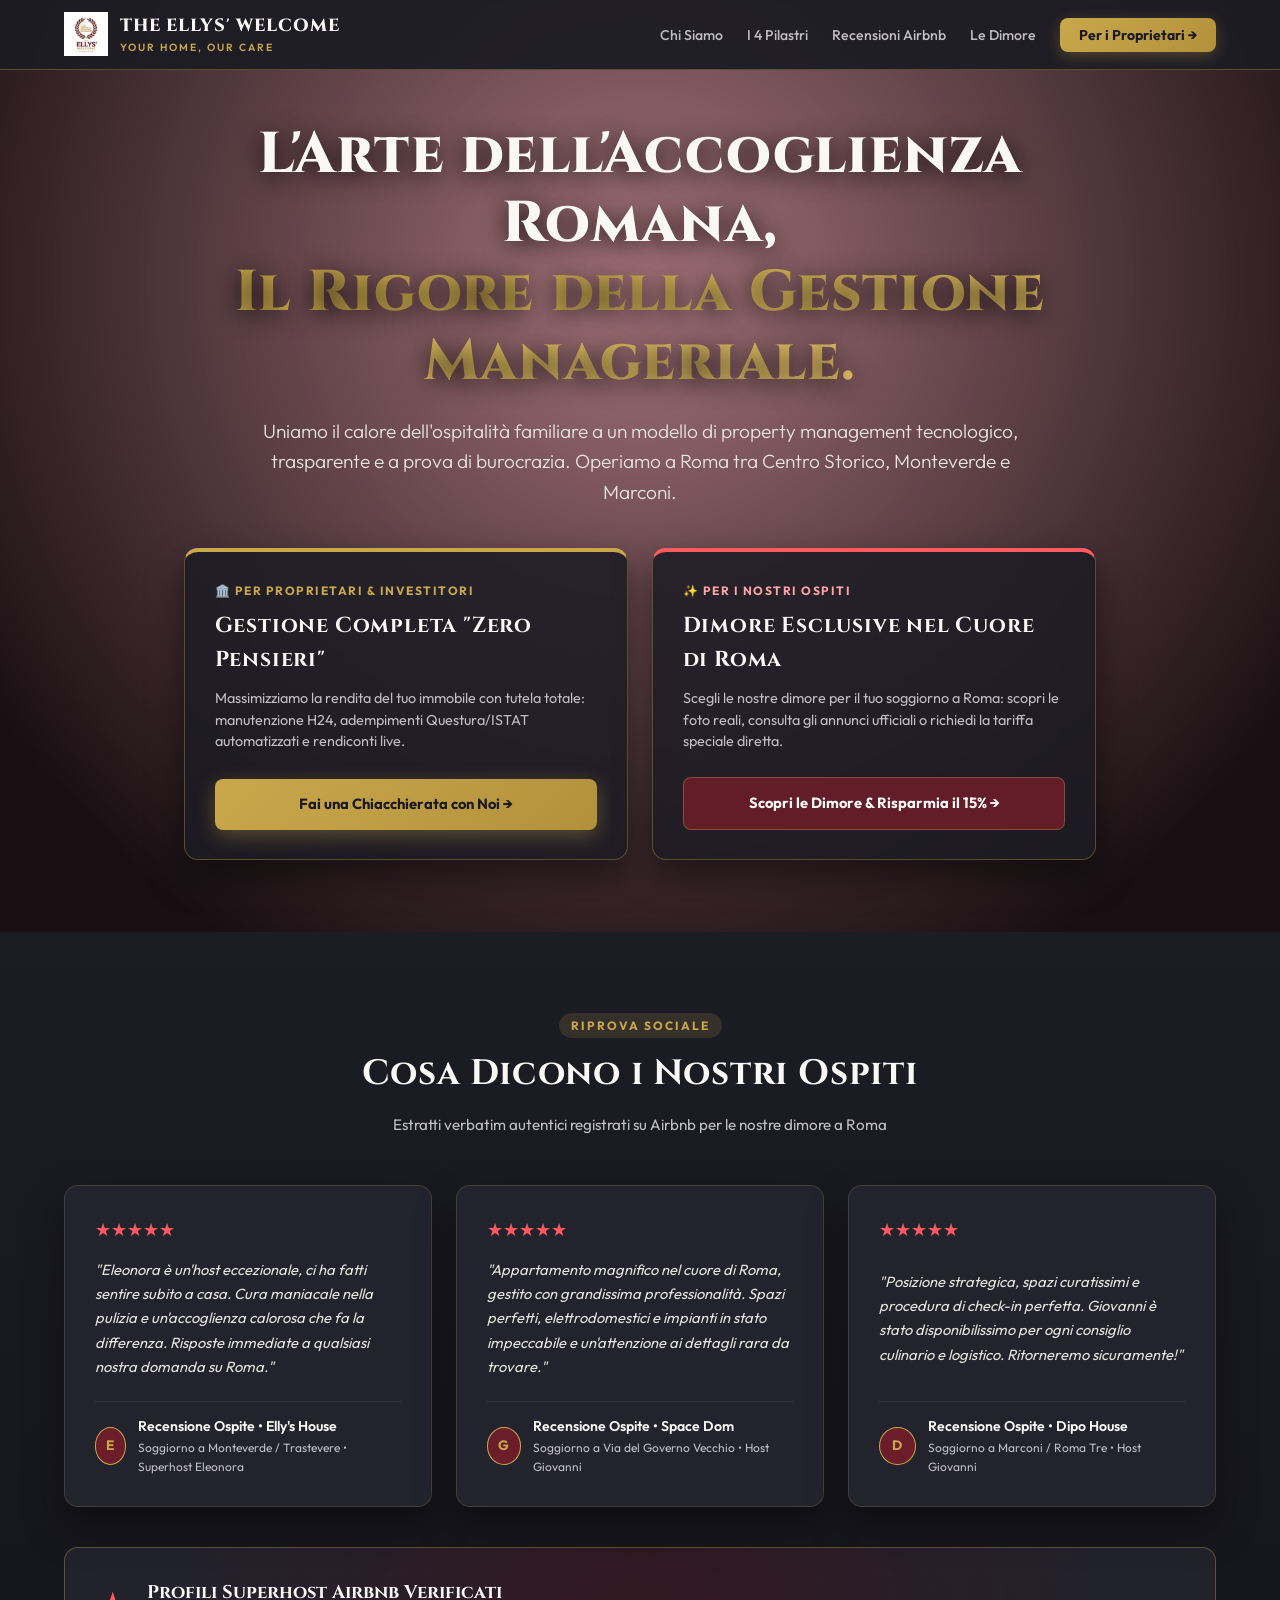
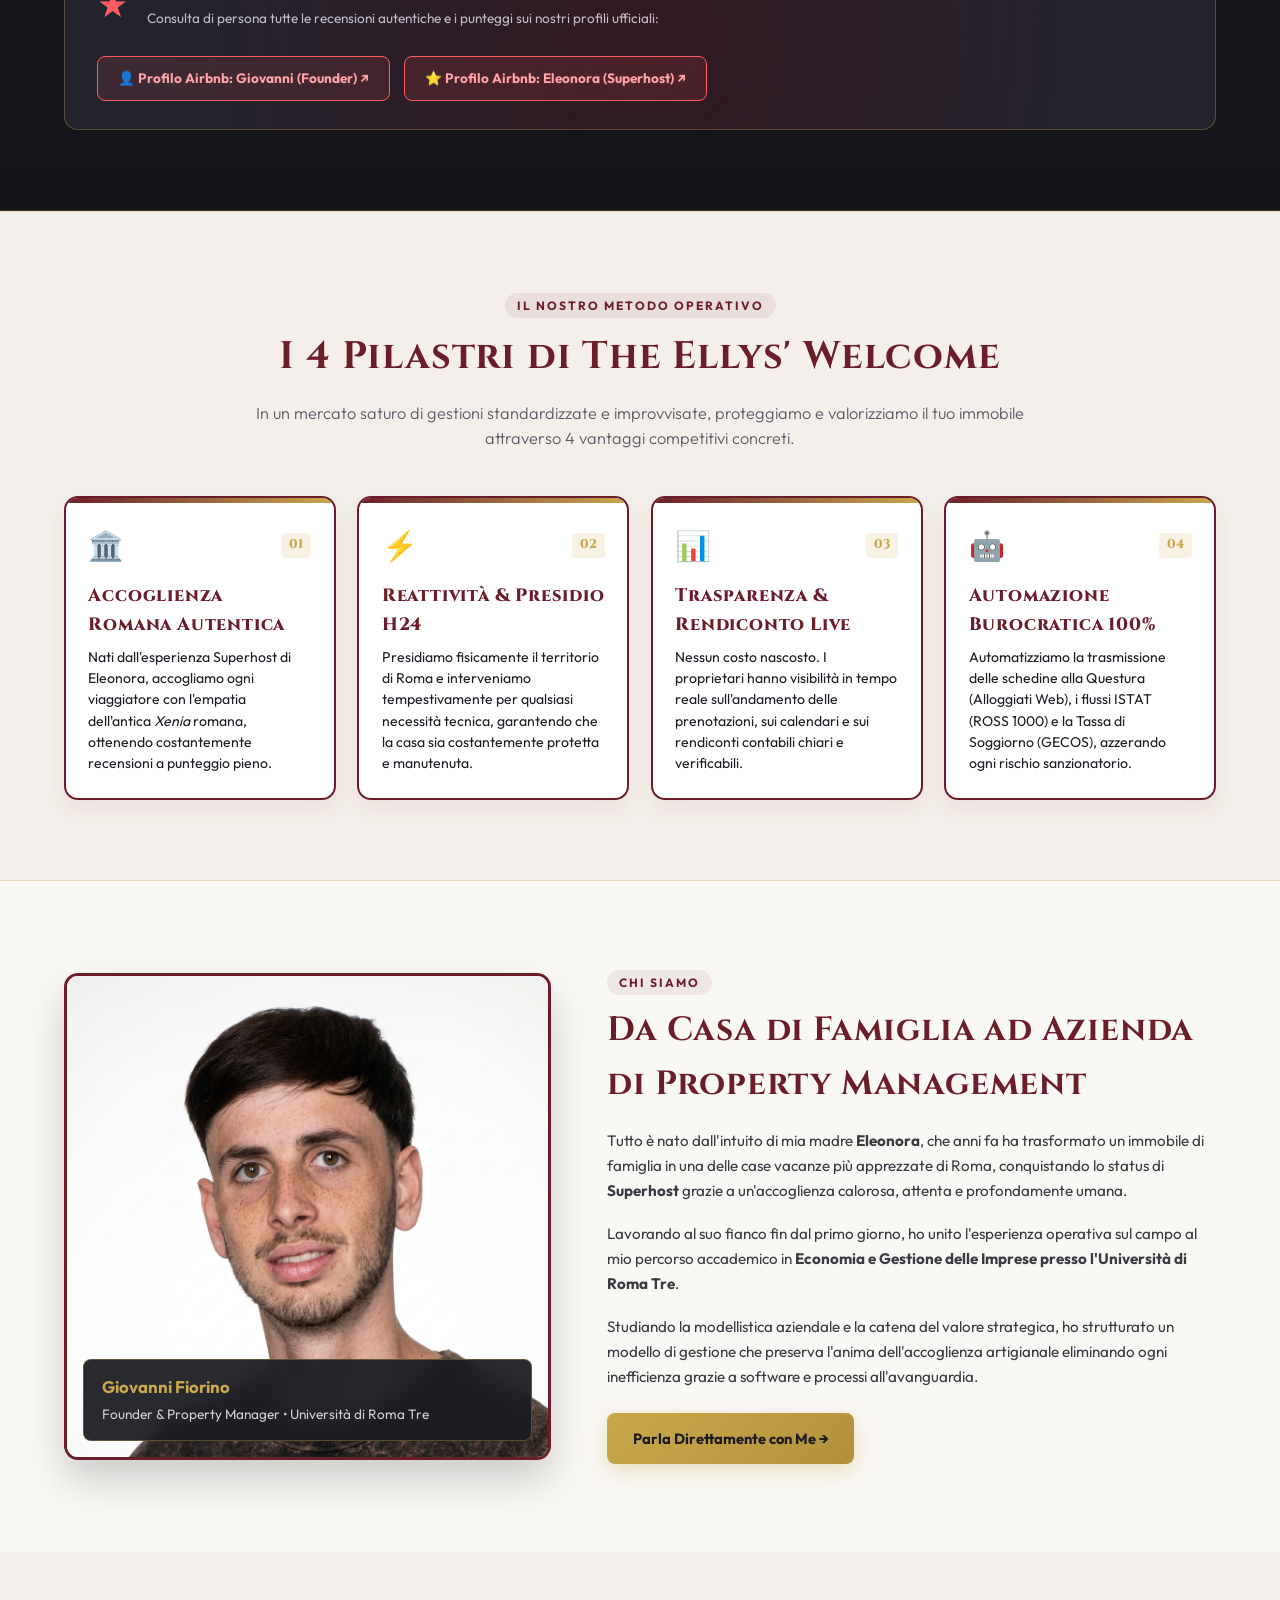
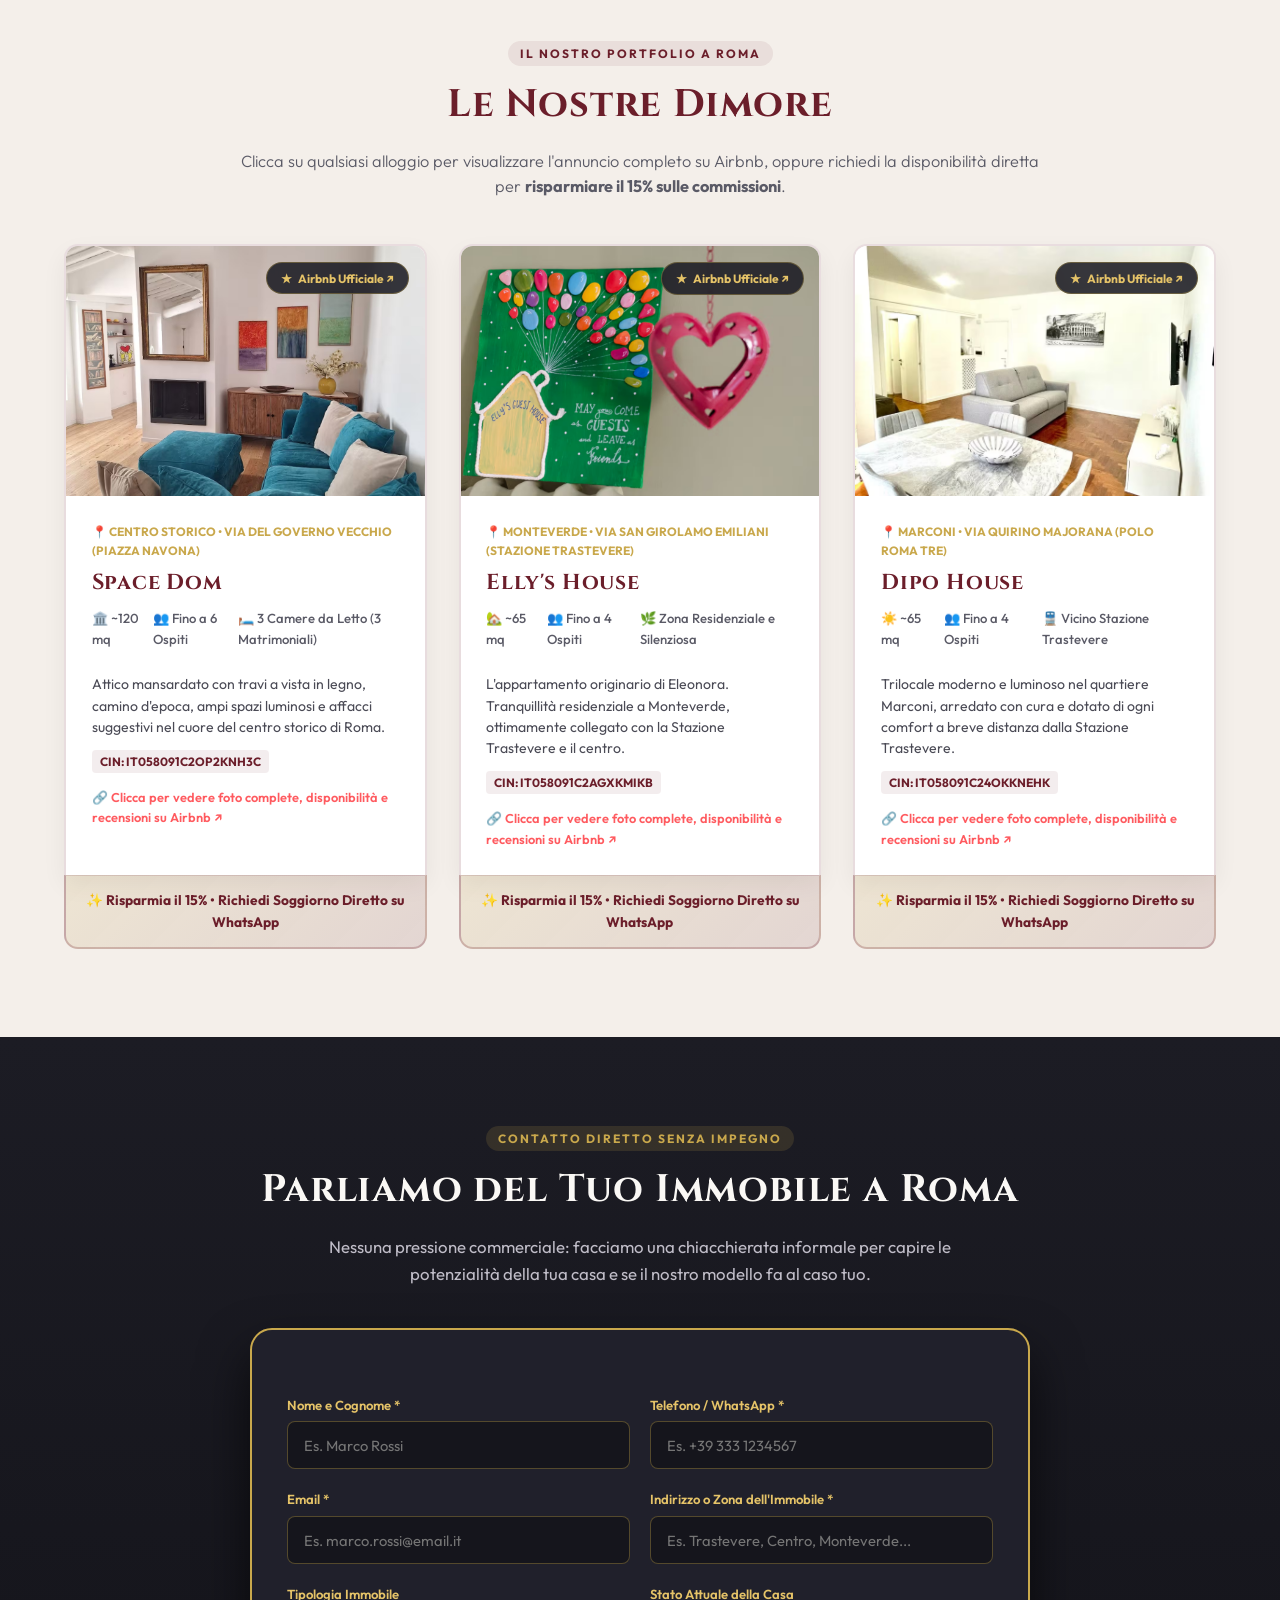
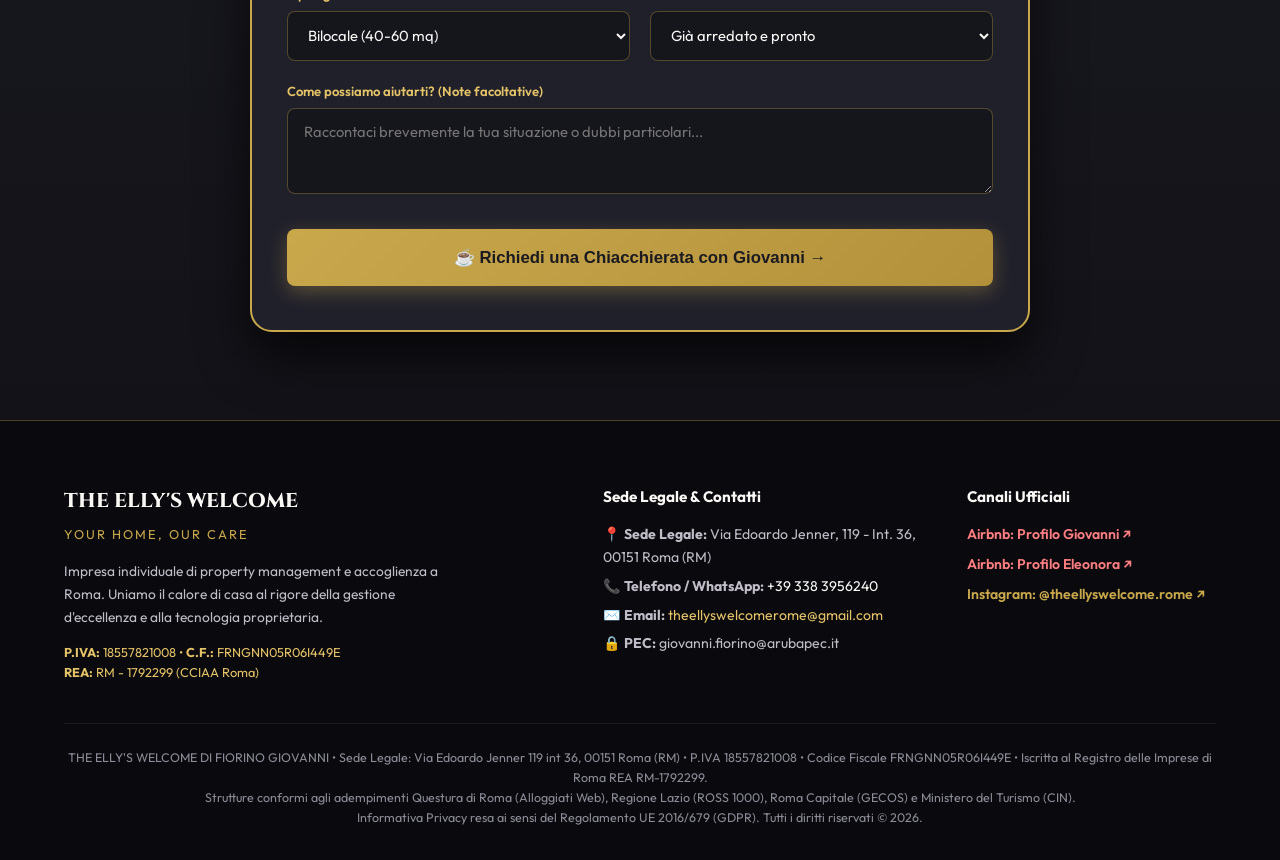
==== commit 690f74e5: "feat: aggiunta Cloudflare Pages Function per lead email, SEO Schema.org, tracking eventi e sitemap" ====
--- a/index.html
+++ b/index.html
@@ -5,7 +5,30 @@
   <meta name="viewport" content="width=device-width, initial-scale=1.0">
   <title>The Ellys' Welcome — "Your Home, Our Care" | Property Management & Dimore a Roma</title>
   <meta name="description" content="The Ellys' Welcome: gestione curata, trasparente e tecnologica di immobili turistici a Roma. Accoglienza familiare autentica e zero pensieri burocratici.">
-  
+  <link rel="canonical" href="https://theellyswelcome.com/">
+
+  <!-- Open Graph / Facebook -->
+  <meta property="og:type" content="website">
+  <meta property="og:url" content="https://theellyswelcome.com/">
+  <meta property="og:title" content="The Ellys' Welcome — Property Management & Dimore a Roma">
+  <meta property="og:description" content="L'Arte dell'Accoglienza Romana, il Rigore della Gestione Manageriale. Gestione alloggi turistici e dimore esclusive a Roma.">
+  <meta property="og:image" content="https://theellyswelcome.com/assets/logo.png">
+  <meta property="og:locale" content="it_IT">
+  <meta property="og:site_name" content="The Ellys' Welcome">
+
+  <!-- Twitter Card -->
+  <meta name="twitter:card" content="summary_large_image">
+  <meta name="twitter:url" content="https://theellyswelcome.com/">
+  <meta name="twitter:title" content="The Ellys' Welcome — Property Management a Roma">
+  <meta name="twitter:description" content="Gestione curata e trasparente di case vacanze a Roma. Massima rendita e zero pensieri per i proprietari.">
+  <meta name="twitter:image" content="https://theellyswelcome.com/assets/logo.png">
+
+  <!-- Geotagging Roma -->
+  <meta name="geo.region" content="IT-RM">
+  <meta name="geo.placename" content="Roma">
+  <meta name="geo.position" content="41.8902;12.4922">
+  <meta name="ICBM" content="41.8902, 12.4922">
+
   <!-- Favicon / Logo -->
   <link rel="icon" type="image/png" href="assets/logo.png">
 
@@ -16,6 +39,108 @@
   
   <!-- Stylesheet -->
   <link rel="stylesheet" href="style.css">
+
+  <!-- Schema.org JSON-LD Dati Strutturati -->
+  <script type="application/ld+json">
+  {
+    "@context": "https://schema.org",
+    "@graph": [
+      {
+        "@type": "LodgingBusiness",
+        "@id": "https://theellyswelcome.com/#business",
+        "name": "The Ellys' Welcome",
+        "alternateName": "The Ellys' Welcome di Fiorino Giovanni",
+        "url": "https://theellyswelcome.com/",
+        "logo": "https://theellyswelcome.com/assets/logo.png",
+        "image": "https://theellyswelcome.com/assets/logo.png",
+        "description": "Property management d'eccellenza e gestione di dimore turistiche nel cuore di Roma. Accoglienza familiare autentica e automazione burocratica completa.",
+        "telephone": "+393383956240",
+        "email": "theellyswelcomerome@gmail.com",
+        "address": {
+          "@type": "PostalAddress",
+          "streetAddress": "Via Edoardo Jenner, 119 - Int. 36",
+          "addressLocality": "Roma",
+          "postalCode": "00151",
+          "addressRegion": "RM",
+          "addressCountry": "IT"
+        },
+        "founder": {
+          "@type": "Person",
+          "name": "Giovanni Fiorino",
+          "jobTitle": "Founder & Property Manager"
+        },
+        "sameAs": [
+          "https://www.instagram.com/theellyswelcome.rome/",
+          "https://www.airbnb.it/users/profile/1685312388218791725",
+          "https://www.airbnb.it/users/profile/1463769468775481181"
+        ]
+      },
+      {
+        "@type": "Apartment",
+        "@id": "https://theellyswelcome.com/#spacedom",
+        "name": "Space Dom",
+        "description": "Attico con travi a vista nel cuore di Roma a Via del Governo Vecchio (Piazza Navona).",
+        "occupancy": {
+          "@type": "QuantitativeValue",
+          "maxValue": 6
+        },
+        "identifier": "IT058091C2OP2KNH3C",
+        "address": {
+          "@type": "PostalAddress",
+          "streetAddress": "Via del Governo Vecchio",
+          "addressLocality": "Roma",
+          "addressRegion": "RM",
+          "addressCountry": "IT"
+        }
+      },
+      {
+        "@type": "Apartment",
+        "@id": "https://theellyswelcome.com/#ellyshouse",
+        "name": "Elly's House",
+        "description": "Dimora curata e tranquilla nel quartiere residenziale di Monteverde, vicina a Trastevere.",
+        "occupancy": {
+          "@type": "QuantitativeValue",
+          "maxValue": 4
+        },
+        "identifier": "IT058091C2AGXKMIKB",
+        "address": {
+          "@type": "PostalAddress",
+          "streetAddress": "Via San Girolamo Emiliani",
+          "addressLocality": "Roma",
+          "addressRegion": "RM",
+          "addressCountry": "IT"
+        }
+      },
+      {
+        "@type": "Apartment",
+        "@id": "https://theellyswelcome.com/#dipohouse",
+        "name": "Dipo House",
+        "description": "Trilocale moderno e luminoso nel quartiere Marconi, polo Roma Tre e Stazione Trastevere.",
+        "occupancy": {
+          "@type": "QuantitativeValue",
+          "maxValue": 4
+        },
+        "identifier": "IT058091C24OKKNEHK",
+        "address": {
+          "@type": "PostalAddress",
+          "streetAddress": "Via Quirino Majorana",
+          "addressLocality": "Roma",
+          "addressRegion": "RM",
+          "addressCountry": "IT"
+        }
+      }
+    ]
+  }
+  </script>
+
+  <!-- Google Analytics 4 (Opzionale: sostituire G-MEASUREMENT_ID con il proprio ID) -->
+  <script async src="https://www.googletagmanager.com/gtag/js?id=G-MEASUREMENT_ID"></script>
+  <script>
+    window.dataLayer = window.dataLayer || [];
+    function gtag(){dataLayer.push(arguments);}
+    gtag('js', new Date());
+    gtag('config', 'G-MEASUREMENT_ID', { anonymize_ip: true });
+  </script>
 </head>
 <body>
 
@@ -25,7 +150,7 @@
   <nav class="navbar">
     <div class="container nav-container">
       <a href="#" class="brand-logo">
-        <img src="assets/logo.png" alt="The Ellys' Welcome Logo">
+        <img src="assets/logo.png" alt="The Ellys' Welcome Logo" width="44" height="44" fetchpriority="high" decoding="async">
         <div class="brand-text">
           <span class="brand-name">THE ELLYS' WELCOME</span>
           <span class="brand-tagline">Your Home, Our Care</span>
@@ -252,7 +377,7 @@
       <div class="story-grid">
         
         <div class="story-image-wrap">
-          <img src="assets/giovanni.jpg" alt="Giovanni Fiorino — Founder & Property Manager">
+          <img src="assets/giovanni.jpg" alt="Giovanni Fiorino — Founder & Property Manager" loading="lazy" decoding="async" width="500" height="600">
           <div class="story-badge-floating">
             <strong style="color: var(--gold); font-size: 1.05rem;">Giovanni Fiorino</strong><br>
             <span style="font-size: 0.85rem; color: #D0D0D8;">Founder & Property Manager • Università di Roma Tre</span>
@@ -304,7 +429,7 @@
         <div class="dimora-card-wrapper">
           <a href="https://www.airbnb.it/rooms/1363113629357768975?source_impression_id=p3_1787579631_P3eaWgtd9Msi8TO4" target="_blank" rel="noopener noreferrer" class="dimora-clickable-card" title="Clicca per aprire l'annuncio Airbnb di Space Dom">
             <div class="dimora-img-wrap">
-              <img src="assets/spacedom.jpg" alt="Space Dom — Via del Governo Vecchio" class="dimora-img">
+              <img src="assets/spacedom.jpg" alt="Space Dom — Via del Governo Vecchio" class="dimora-img" loading="lazy" decoding="async" width="600" height="400">
               <div class="dimora-airbnb-badge">
                 <span>★</span> Airbnb Ufficiale ↗
               </div>
@@ -335,7 +460,7 @@
         <div class="dimora-card-wrapper">
           <a href="https://www.airbnb.it/rooms/657062393546995233?source_impression_id=p3_1787579706_P3y6OGJAzzbxVi8V" target="_blank" rel="noopener noreferrer" class="dimora-clickable-card" title="Clicca per aprire l'annuncio Airbnb di Elly's House">
             <div class="dimora-img-wrap">
-              <img src="assets/ellyshouse.png" alt="Elly's House — Monteverde" class="dimora-img">
+              <img src="assets/ellyshouse.png" alt="Elly's House — Monteverde" class="dimora-img" loading="lazy" decoding="async" width="600" height="400">
               <div class="dimora-airbnb-badge">
                 <span>★</span> Airbnb Ufficiale ↗
               </div>
@@ -366,7 +491,7 @@
         <div class="dimora-card-wrapper">
           <a href="https://www.airbnb.it/rooms/1125438508462187206?source_impression_id=p3_1787579674_P37oEA5RUicw2iwO" target="_blank" rel="noopener noreferrer" class="dimora-clickable-card" title="Clicca per aprire l'annuncio Airbnb di Dipo House">
             <div class="dimora-img-wrap">
-              <img src="assets/dipohouse.png" alt="Dipo House — Marconi" class="dimora-img">
+              <img src="assets/dipohouse.png" alt="Dipo House — Marconi" class="dimora-img" loading="lazy" decoding="async" width="600" height="400">
               <div class="dimora-airbnb-badge">
                 <span>★</span> Airbnb Ufficiale ↗
               </div>
@@ -414,6 +539,8 @@
 
       <div class="form-card">
         <form id="ownerLeadForm" onsubmit="handleLeadSubmit(event)">
+          <!-- Honeypot antispam -->
+          <input type="text" id="ownerHp" name="_hp" style="display:none !important;" tabindex="-1" autocomplete="off">
           
           <div class="form-grid">
             
@@ -473,7 +600,20 @@
 
           <div id="formSuccessMessage" style="display: none; margin-top: 1.5rem; padding: 1.35rem; background: rgba(16, 185, 129, 0.15); border: 1px solid #10B981; border-radius: var(--radius-sm); color: #10B981; text-align: center;">
             <strong style="font-size: 1.1rem;">✓ Richiesta Ricevuta con Successo!</strong><br>
-            <span style="font-size: 0.9rem; color: var(--alabaster); display: block; margin-top: 0.35rem;">Grazie per averci contattato. Giovanni ti risponderà personalmente entro 24 ore per concordare una chiacchierata senza impegno.</span>
+            <span style="font-size: 0.9rem; color: var(--alabaster); display: block; margin-top: 0.35rem; margin-bottom: 1rem;">
+              Grazie per averci contattato. Giovanni ti risponderà personalmente entro 24 ore per concordare una chiacchierata senza impegno.
+            </span>
+            <a href="https://wa.me/393383956240?text=Ciao%20Giovanni!%20Ho%20appena%20compilato%20il%20modulo%20sul%20sito%20per%20il%20mio%20immobile." target="_blank" rel="noopener noreferrer" class="btn btn-secondary" style="display: inline-block; padding: 0.6rem 1.2rem; font-size: 0.9rem;">
+              💬 Scrivi subito su WhatsApp per priorità diretta →
+            </a>
+          </div>
+
+          <div id="formErrorMessage" style="display: none; margin-top: 1.5rem; padding: 1.35rem; background: rgba(239, 68, 68, 0.15); border: 1px solid #EF4444; border-radius: var(--radius-sm); color: #FCA5A5; text-align: center;">
+            <strong style="font-size: 1.1rem; color: #EF4444;">⚠️ Si è verificato un problema</strong><br>
+            <span style="font-size: 0.9rem; color: var(--alabaster); display: block; margin-top: 0.35rem;">
+              Non siamo riusciti a trasmettere automaticamente la richiesta. Puoi scriverci direttamente su WhatsApp: 
+              <a href="https://wa.me/393383956240?text=Ciao%20Giovanni!%20Vorrei%20informazioni%20sulla%20gestione%20del%20mio%20immobile." target="_blank" rel="noopener noreferrer" style="color: var(--gold-light); font-weight: 700; text-decoration: underline;">+39 338 3956240 ↗</a>
+            </span>
           </div>
 
         </form>
@@ -528,49 +668,6 @@
     </div>
   </footer>
 
-  <script>
-    function toggleMobileMenu() {
-      const nav = document.getElementById("navLinks");
-      if (nav) {
-        nav.style.display = nav.style.display === "flex" ? "none" : "flex";
-        if (nav.style.display === "flex") {
-          nav.style.flexDirection = "column";
-          nav.style.position = "absolute";
-          nav.style.top = "100%";
-          nav.style.left = "0";
-          nav.style.right = "0";
-          nav.style.background = "#1C1C24";
-          nav.style.padding = "1.5rem";
-        }
-      }
-    }
-
-    async function handleLeadSubmit(event) {
-      event.preventDefault();
-      const btn = document.getElementById("btnSubmitLead");
-      const msg = document.getElementById("formSuccessMessage");
-
-      btn.disabled = true;
-      btn.textContent = "⏳ Invio in corso...";
-
-      const leadData = {
-        name: document.getElementById("ownerName").value,
-        phone: document.getElementById("ownerPhone").value,
-        email: document.getElementById("ownerEmail").value,
-        zone: document.getElementById("ownerZone").value,
-        type: document.getElementById("ownerType").value,
-        state: document.getElementById("ownerState").value,
-        notes: document.getElementById("ownerNotes").value,
-        timestamp: new Date().toISOString()
-      };
-
-      console.log("[LEAD SUBMITTED]:", leadData);
-
-      setTimeout(() => {
-        btn.style.display = "none";
-        msg.style.display = "block";
-      }, 700);
-    }
-  </script>
+  <script type="module" src="main.js"></script>
 </body>
 </html>
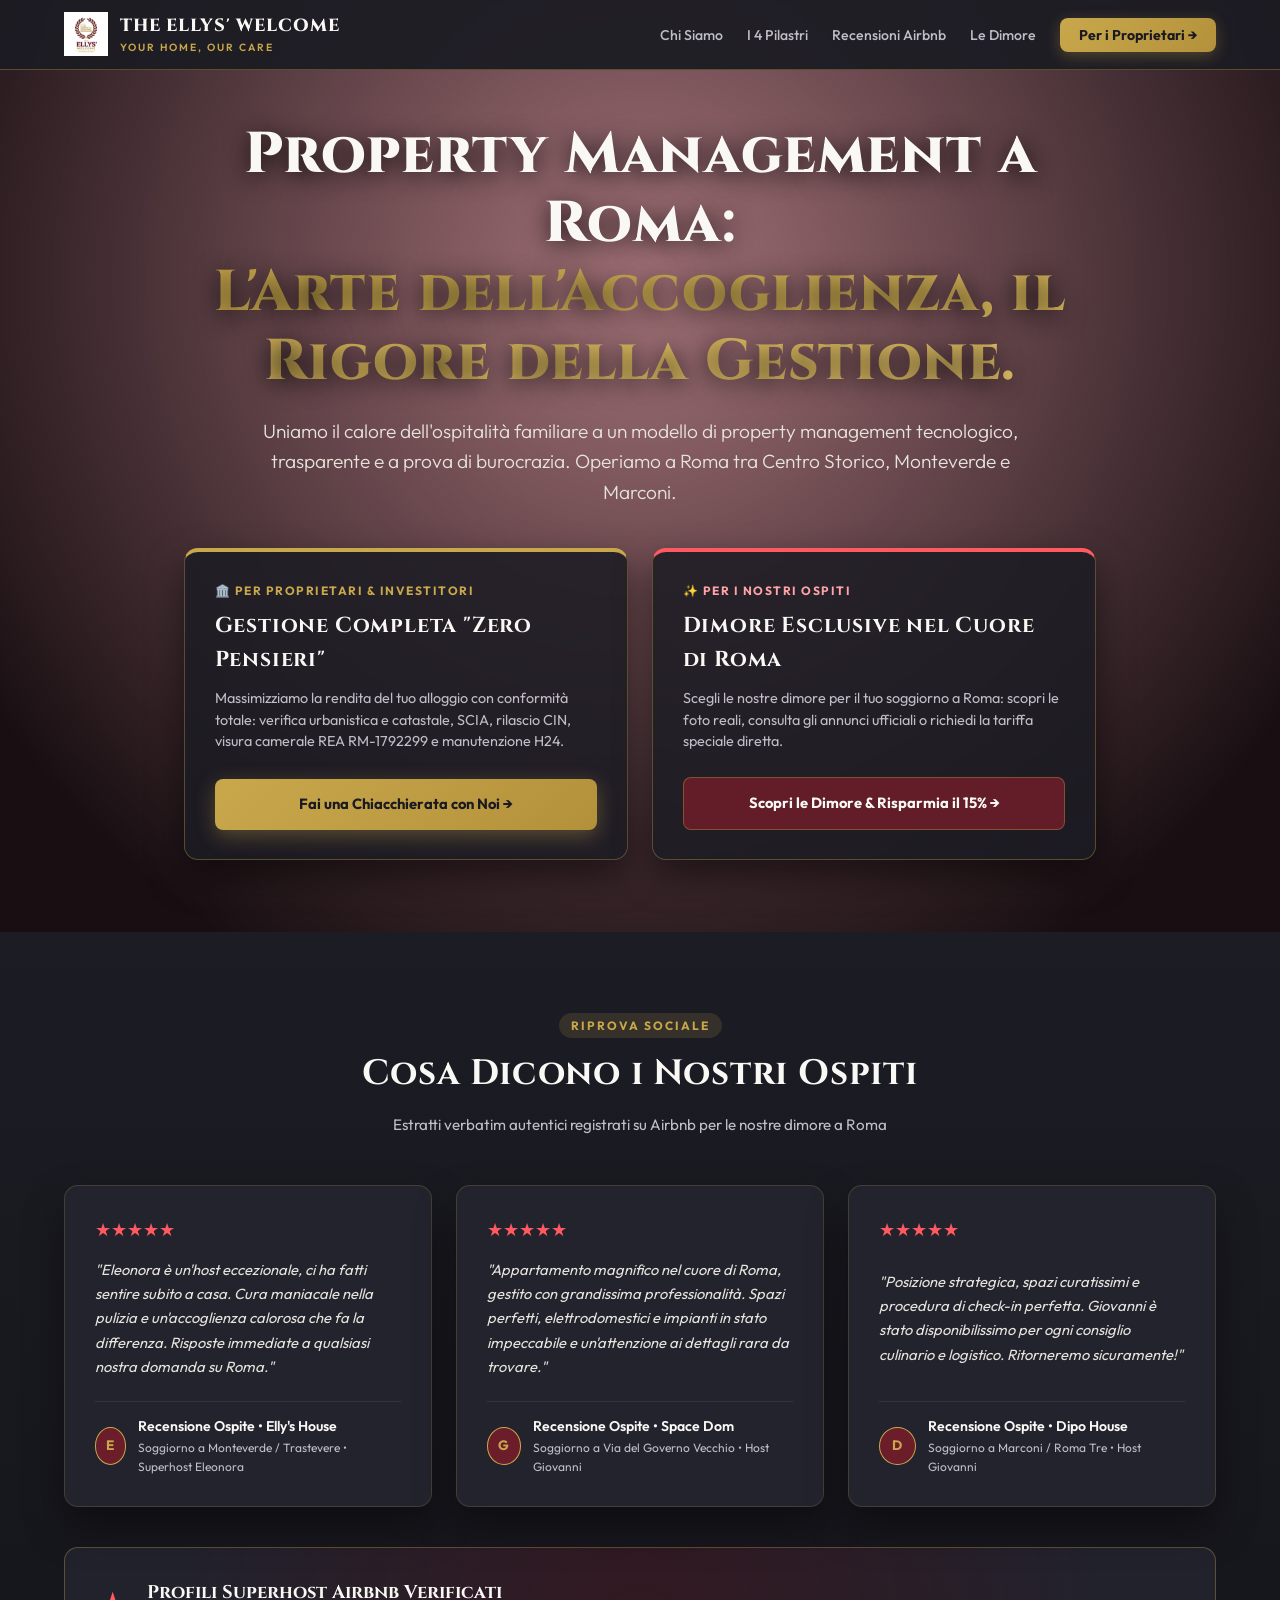
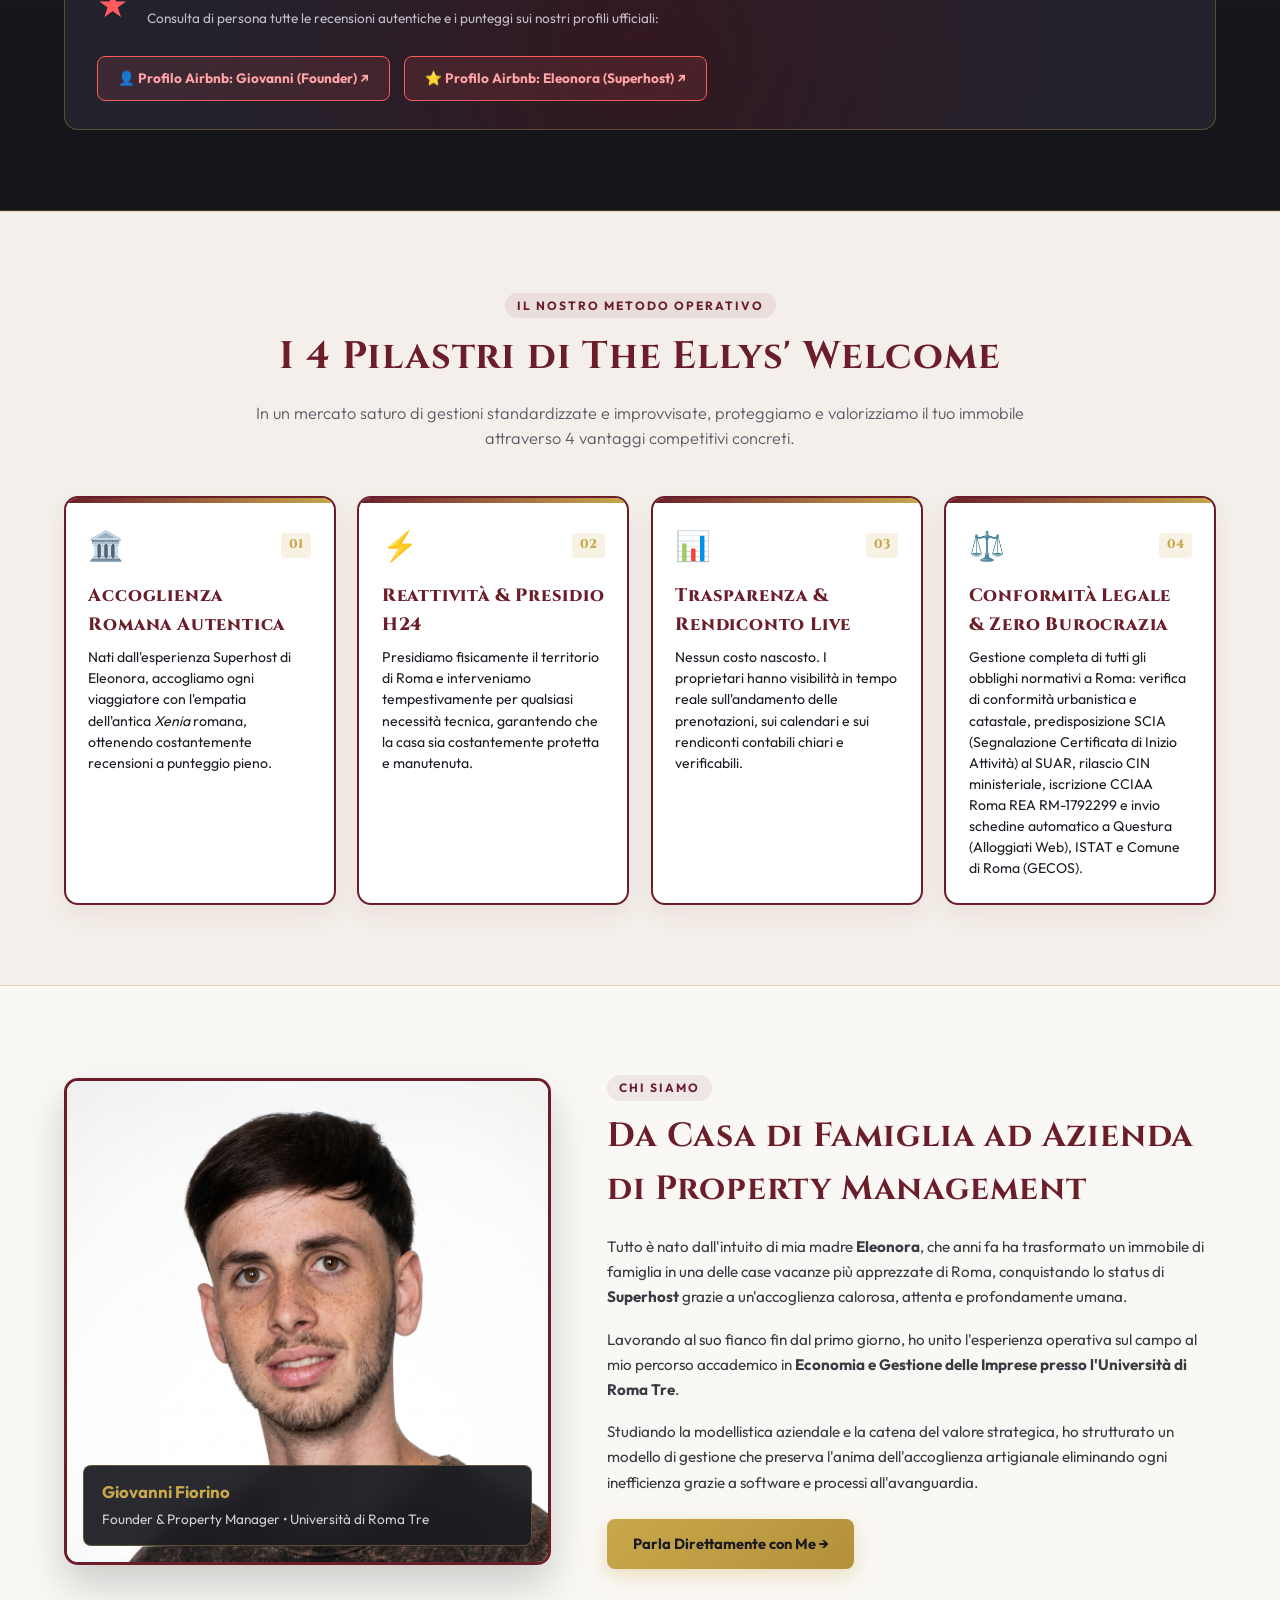
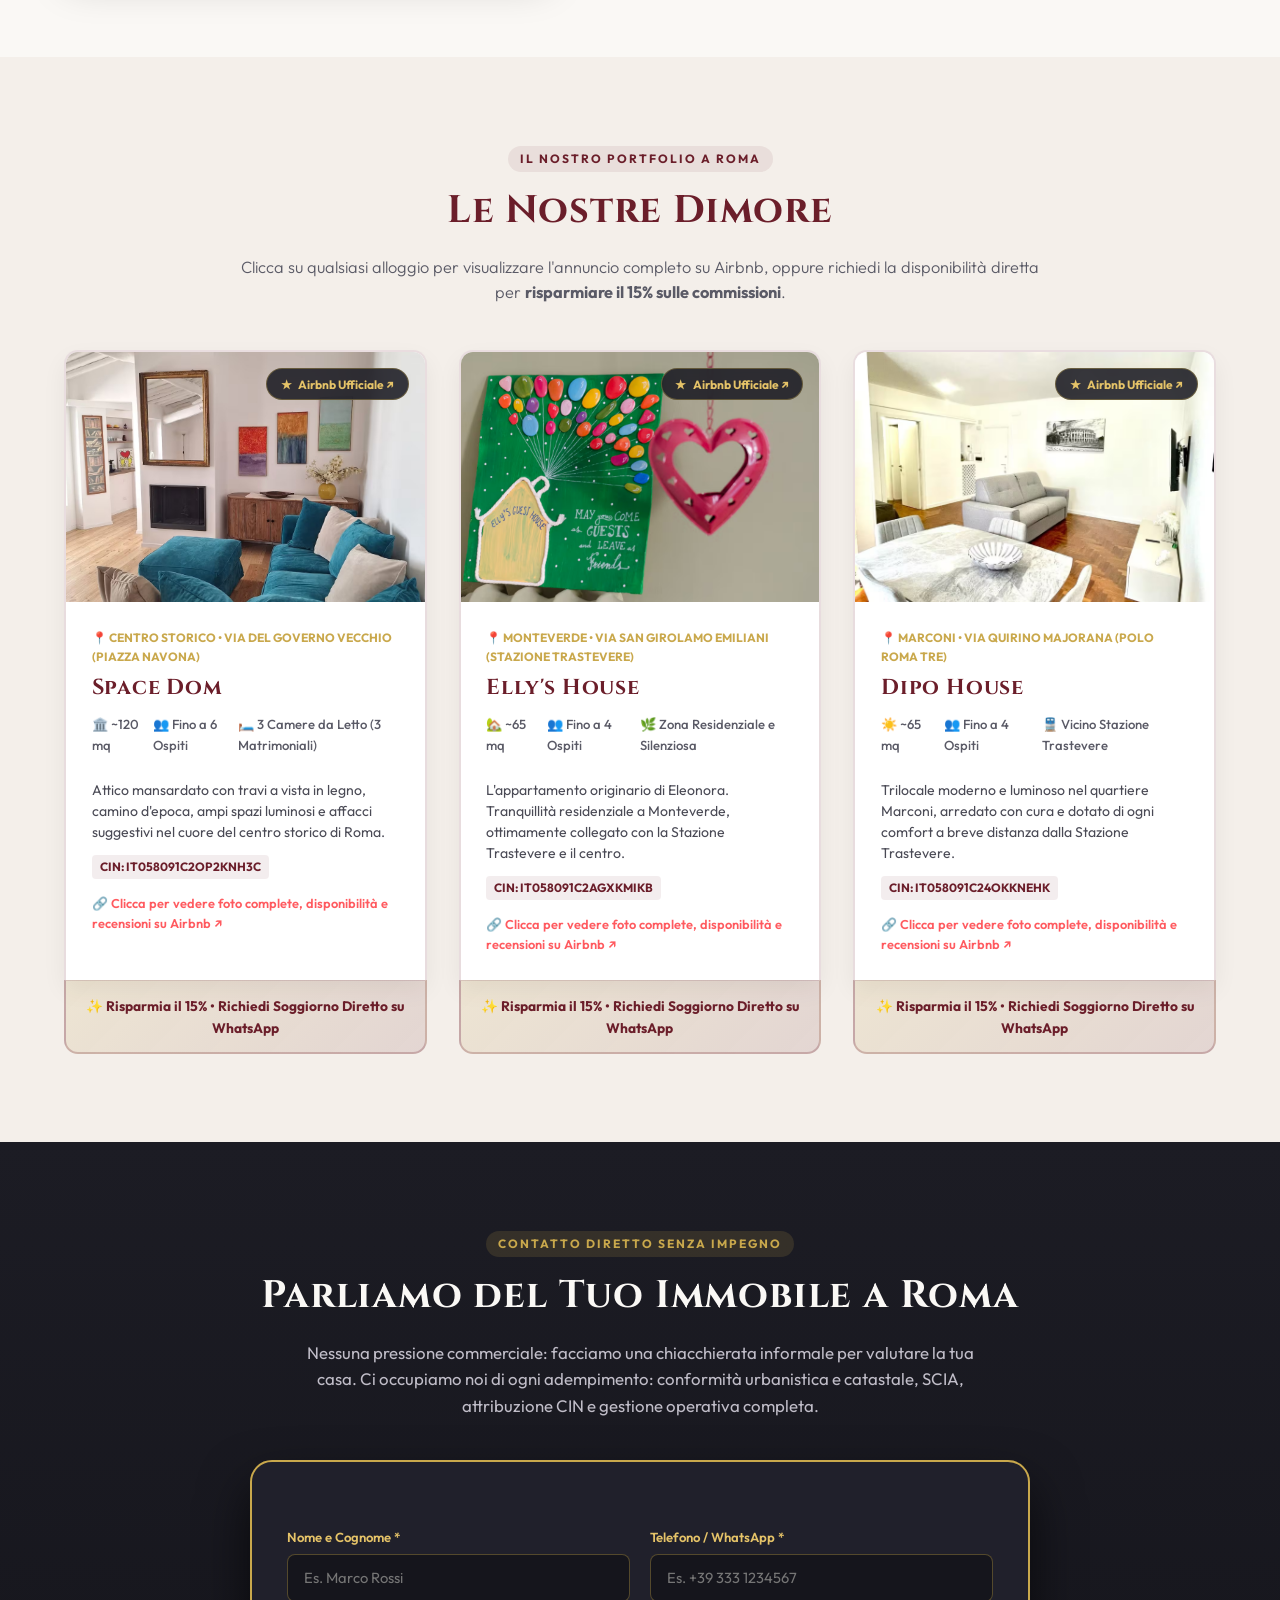
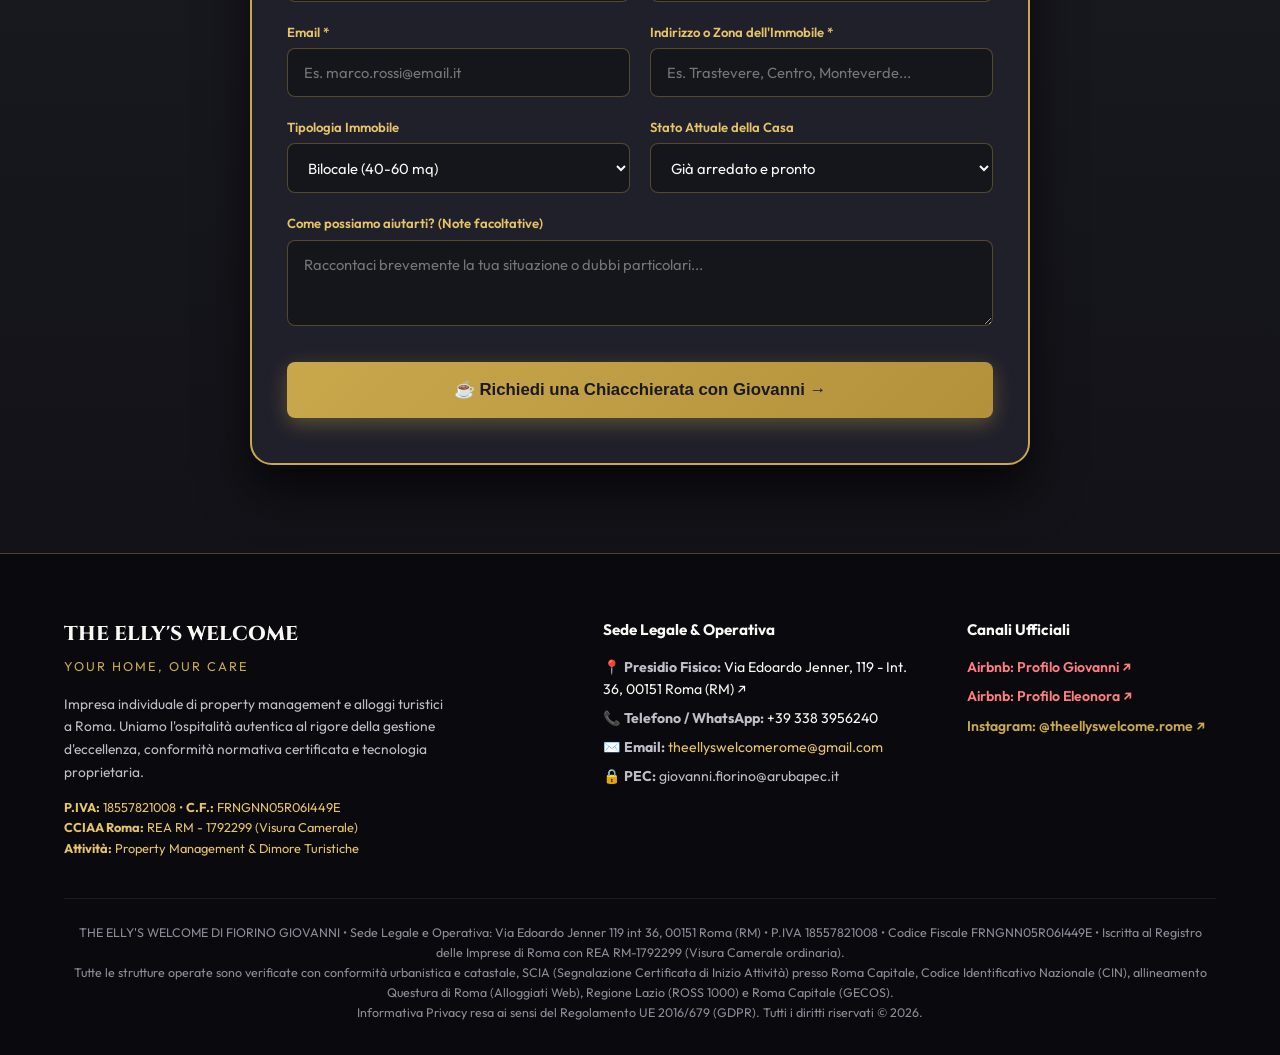
==== commit c41fbd02: "fix(seo): bonifica sitemap, ottimizzazione gerarchia heading, dati societari REA e conformita urbani" ====
--- a/index.html
+++ b/index.html
@@ -3,15 +3,15 @@
 <head>
   <meta charset="UTF-8">
   <meta name="viewport" content="width=device-width, initial-scale=1.0">
-  <title>The Ellys' Welcome — "Your Home, Our Care" | Property Management & Dimore a Roma</title>
-  <meta name="description" content="The Ellys' Welcome: gestione curata, trasparente e tecnologica di immobili turistici a Roma. Accoglienza familiare autentica e zero pensieri burocratici.">
+  <title>The Ellys' Welcome | Property Management e Dimore a Roma</title>
+  <meta name="description" content="Property management e gestione alloggi turistici a Roma con accoglienza familiare autentica, massima rendita e zero burocrazia per i proprietari.">
   <link rel="canonical" href="https://theellyswelcome.com/">
 
   <!-- Open Graph / Facebook -->
   <meta property="og:type" content="website">
   <meta property="og:url" content="https://theellyswelcome.com/">
-  <meta property="og:title" content="The Ellys' Welcome — Property Management & Dimore a Roma">
-  <meta property="og:description" content="L'Arte dell'Accoglienza Romana, il Rigore della Gestione Manageriale. Gestione alloggi turistici e dimore esclusive a Roma.">
+  <meta property="og:title" content="The Ellys' Welcome | Property Management e Dimore a Roma">
+  <meta property="og:description" content="Gestione curata e trasparente di alloggi turistici a Roma. Accoglienza familiare autentica, conformità normativa e rendita ottimizzata.">
   <meta property="og:image" content="https://theellyswelcome.com/assets/logo.png">
   <meta property="og:locale" content="it_IT">
   <meta property="og:site_name" content="The Ellys' Welcome">
@@ -19,18 +19,23 @@
   <!-- Twitter Card -->
   <meta name="twitter:card" content="summary_large_image">
   <meta name="twitter:url" content="https://theellyswelcome.com/">
-  <meta name="twitter:title" content="The Ellys' Welcome — Property Management a Roma">
-  <meta name="twitter:description" content="Gestione curata e trasparente di case vacanze a Roma. Massima rendita e zero pensieri per i proprietari.">
+  <meta name="twitter:title" content="The Ellys' Welcome | Property Management a Roma">
+  <meta name="twitter:description" content="Gestione alloggi turistici e case vacanze a Roma con accoglienza autentica e piena conformità urbanistica e fiscale.">
   <meta name="twitter:image" content="https://theellyswelcome.com/assets/logo.png">
 
-  <!-- Geotagging Roma -->
+  <!-- Geotagging Roma (Presidio Fisico / Sede Operativa) -->
   <meta name="geo.region" content="IT-RM">
   <meta name="geo.placename" content="Roma">
-  <meta name="geo.position" content="41.8902;12.4922">
-  <meta name="ICBM" content="41.8902, 12.4922">
-
-  <!-- Favicon / Logo -->
+  <meta name="geo.position" content="41.8687;12.4497">
+  <meta name="ICBM" content="41.8687, 12.4497">
+
+  <!-- Google Search Console: tag di verifica della proprietà del sito -->
+  <meta name="google-site-verification" content="GSC_VERIFICATION_TOKEN_PLACEHOLDER">
+
+  <!-- Favicon / Touch Icon & Theme Color -->
+  <meta name="theme-color" content="#6B1E2A">
   <link rel="icon" type="image/png" href="assets/logo.png">
+  <link rel="apple-touch-icon" href="assets/logo.png">
 
   <!-- Google Fonts -->
   <link rel="preconnect" href="https://fonts.googleapis.com">
@@ -40,22 +45,27 @@
   <!-- Stylesheet -->
   <link rel="stylesheet" href="style.css">
 
-  <!-- Schema.org JSON-LD Dati Strutturati -->
+  <!-- Schema.org JSON-LD Dati Strutturati (Local Business & Alloggi Conformi) -->
   <script type="application/ld+json">
   {
     "@context": "https://schema.org",
     "@graph": [
       {
-        "@type": "LodgingBusiness",
+        "@type": ["LodgingBusiness", "ProfessionalService", "RealEstateAgent"],
         "@id": "https://theellyswelcome.com/#business",
         "name": "The Ellys' Welcome",
-        "alternateName": "The Ellys' Welcome di Fiorino Giovanni",
+        "legalName": "The Ellys' Welcome di Fiorino Giovanni",
+        "alternateName": "The Ellys' Welcome Rome",
         "url": "https://theellyswelcome.com/",
         "logo": "https://theellyswelcome.com/assets/logo.png",
         "image": "https://theellyswelcome.com/assets/logo.png",
-        "description": "Property management d'eccellenza e gestione di dimore turistiche nel cuore di Roma. Accoglienza familiare autentica e automazione burocratica completa.",
+        "description": "Property management d'eccellenza, gestione alloggi turistici e locazioni brevi a Roma. Accoglienza familiare autentica e piena conformità normativa (SCIA, CIN, REA RM-1792299).",
         "telephone": "+393383956240",
         "email": "theellyswelcomerome@gmail.com",
+        "vatID": "IT18557821008",
+        "taxID": "FRNGNN05R06I449E",
+        "identifier": "REA RM-1792299",
+        "priceRange": "€€",
         "address": {
           "@type": "PostalAddress",
           "streetAddress": "Via Edoardo Jenner, 119 - Int. 36",
@@ -63,6 +73,31 @@
           "postalCode": "00151",
           "addressRegion": "RM",
           "addressCountry": "IT"
+        },
+        "geo": {
+          "@type": "GeoCoordinates",
+          "latitude": 41.8687,
+          "longitude": 12.4497
+        },
+        "hasMap": "https://maps.google.com/?q=Via+Edoardo+Jenner+119+Roma",
+        "areaServed": {
+          "@type": "City",
+          "name": "Roma"
+        },
+        "openingHoursSpecification": [
+          {
+            "@type": "OpeningHoursSpecification",
+            "dayOfWeek": ["Monday", "Tuesday", "Wednesday", "Thursday", "Friday", "Saturday", "Sunday"],
+            "opens": "08:00",
+            "closes": "22:00"
+          }
+        ],
+        "aggregateRating": {
+          "@type": "AggregateRating",
+          "ratingValue": "4.96",
+          "bestRating": "5",
+          "worstRating": "1",
+          "reviewCount": "120"
         },
         "founder": {
           "@type": "Person",
@@ -79,7 +114,7 @@
         "@type": "Apartment",
         "@id": "https://theellyswelcome.com/#spacedom",
         "name": "Space Dom",
-        "description": "Attico con travi a vista nel cuore di Roma a Via del Governo Vecchio (Piazza Navona).",
+        "description": "Attico con travi a vista nel cuore di Roma a Via del Governo Vecchio (Piazza Navona). Struttura conforme con SCIA e CIN ministeriale.",
         "occupancy": {
           "@type": "QuantitativeValue",
           "maxValue": 6
@@ -89,15 +124,21 @@
           "@type": "PostalAddress",
           "streetAddress": "Via del Governo Vecchio",
           "addressLocality": "Roma",
+          "postalCode": "00186",
           "addressRegion": "RM",
           "addressCountry": "IT"
+        },
+        "geo": {
+          "@type": "GeoCoordinates",
+          "latitude": 41.8984,
+          "longitude": 12.4705
         }
       },
       {
         "@type": "Apartment",
         "@id": "https://theellyswelcome.com/#ellyshouse",
         "name": "Elly's House",
-        "description": "Dimora curata e tranquilla nel quartiere residenziale di Monteverde, vicina a Trastevere.",
+        "description": "Dimora curata e tranquilla nel quartiere residenziale di Monteverde, vicina a Trastevere. Struttura conforme con SCIA e CIN ministeriale.",
         "occupancy": {
           "@type": "QuantitativeValue",
           "maxValue": 4
@@ -107,15 +148,21 @@
           "@type": "PostalAddress",
           "streetAddress": "Via San Girolamo Emiliani",
           "addressLocality": "Roma",
+          "postalCode": "00152",
           "addressRegion": "RM",
           "addressCountry": "IT"
+        },
+        "geo": {
+          "@type": "GeoCoordinates",
+          "latitude": 41.8741,
+          "longitude": 12.4632
         }
       },
       {
         "@type": "Apartment",
         "@id": "https://theellyswelcome.com/#dipohouse",
         "name": "Dipo House",
-        "description": "Trilocale moderno e luminoso nel quartiere Marconi, polo Roma Tre e Stazione Trastevere.",
+        "description": "Trilocale moderno e luminoso nel quartiere Marconi, polo Roma Tre e Stazione Trastevere. Struttura conforme con SCIA e CIN ministeriale.",
         "occupancy": {
           "@type": "QuantitativeValue",
           "maxValue": 4
@@ -125,21 +172,35 @@
           "@type": "PostalAddress",
           "streetAddress": "Via Quirino Majorana",
           "addressLocality": "Roma",
+          "postalCode": "00146",
           "addressRegion": "RM",
           "addressCountry": "IT"
+        },
+        "geo": {
+          "@type": "GeoCoordinates",
+          "latitude": 41.8633,
+          "longitude": 12.4695
         }
       }
     ]
   }
   </script>
 
-  <!-- Google Analytics 4 (Opzionale: sostituire G-MEASUREMENT_ID con il proprio ID) -->
-  <script async src="https://www.googletagmanager.com/gtag/js?id=G-MEASUREMENT_ID"></script>
+  <!-- Tracciamento & Web Analytics:
+       Cloudflare Web Analytics è attivo nativamente all'Edge su Cloudflare Pages (zero cookie, GDPR compliant).
+       Per Google Analytics 4, inserire l'ID reale (es. G-XXXXXXXXXX) nella variabile GA_ID sottostante. -->
   <script>
     window.dataLayer = window.dataLayer || [];
     function gtag(){dataLayer.push(arguments);}
-    gtag('js', new Date());
-    gtag('config', 'G-MEASUREMENT_ID', { anonymize_ip: true });
+    const GA_ID = ''; // Inserire qui l'ID GA4 reale se desiderato
+    if (GA_ID && GA_ID.startsWith('G-')) {
+      const s = document.createElement('script');
+      s.async = true;
+      s.src = `https://www.googletagmanager.com/gtag/js?id=${GA_ID}`;
+      document.head.appendChild(s);
+      gtag('js', new Date());
+      gtag('config', GA_ID, { anonymize_ip: true });
+    }
   </script>
 </head>
 <body>
@@ -175,26 +236,26 @@
   <header class="hero">
     <div class="container hero-content">
 
-      <!-- Monumental Headline -->
+      <!-- Monumental Headline con Search Intent Ottimizzato -->
       <h1 class="hero-title">
-        L'Arte dell'Accoglienza Romana,<br>
-        <span class="gradient-gold">Il Rigore della Gestione Manageriale.</span>
+        Property Management a Roma:<br>
+        <span class="gradient-gold">L'Arte dell'Accoglienza, il Rigore della Gestione.</span>
       </h1>
 
       <p class="hero-subtitle">
         Uniamo il calore dell'ospitalità familiare a un modello di property management tecnologico, trasparente e a prova di burocrazia. Operiamo a Roma tra Centro Storico, Monteverde e Marconi.
       </p>
 
-      <!-- Dual Pathways Cards (Split B2B / B2C) -->
+      <!-- Dual Pathways Cards (Split B2B / B2C con gerarchia H2 corretta) -->
       <div class="hero-dual-pathways">
         
         <!-- B2B Card (Proprietari) -->
         <div class="pathway-card b2b-card">
           <div>
             <div class="pathway-tag">🏛️ Per Proprietari & Investitori</div>
-            <h3 class="pathway-title">Gestione Completa "Zero Pensieri"</h3>
+            <h2 class="pathway-title">Gestione Completa "Zero Pensieri"</h2>
             <p class="pathway-desc">
-              Massimizziamo la rendita del tuo immobile con tutela totale: manutenzione H24, adempimenti Questura/ISTAT automatizzati e rendiconti live.
+              Massimizziamo la rendita del tuo alloggio con conformità totale: verifica urbanistica e catastale, SCIA, rilascio CIN, visura camerale REA RM-1792299 e manutenzione H24.
             </p>
           </div>
           <a href="#candidatura" class="btn btn-primary">Fai una Chiacchierata con Noi →</a>
@@ -204,7 +265,7 @@
         <div class="pathway-card b2c-card">
           <div>
             <div class="pathway-tag">✨ Per i Nostri Ospiti</div>
-            <h3 class="pathway-title">Dimore Esclusive nel Cuore di Roma</h3>
+            <h2 class="pathway-title">Dimore Esclusive nel Cuore di Roma</h2>
             <p class="pathway-desc">
               Scegli le nostre dimore per il tuo soggiorno a Roma: scopri le foto reali, consulta gli annunci ufficiali o richiedi la tariffa speciale diretta.
             </p>
@@ -355,12 +416,12 @@
         <!-- Pilastro 4 -->
         <div class="pillar-card">
           <div class="pillar-header">
-            <div class="pillar-icon">🤖</div>
+            <div class="pillar-icon">⚖️</div>
             <div class="pillar-num">04</div>
           </div>
-          <h3 class="pillar-title">Automazione Burocratica 100%</h3>
+          <h3 class="pillar-title">Conformità Legale & Zero Burocrazia</h3>
           <p class="pillar-desc">
-            Automatizziamo la trasmissione delle schedine alla Questura (Alloggiati Web), i flussi ISTAT (ROSS 1000) e la Tassa di Soggiorno (GECOS), azzerando ogni rischio sanzionatorio.
+            Gestione completa di tutti gli obblighi normativi a Roma: verifica di conformità urbanistica e catastale, predisposizione SCIA (Segnalazione Certificata di Inizio Attività) al SUAR, rilascio CIN ministeriale, iscrizione CCIAA Roma REA RM-1792299 e invio schedine automatico a Questura (Alloggiati Web), ISTAT e Comune di Roma (GECOS).
           </p>
         </div>
 
@@ -386,7 +447,7 @@
 
         <div class="story-content">
           <span class="section-badge">Chi Siamo</span>
-          <h3>Da Casa di Famiglia ad Azienda di Property Management</h3>
+          <h2 class="story-title">Da Casa di Famiglia ad Azienda di Property Management</h2>
           
           <p class="story-text">
             Tutto è nato dall'intuito di mia madre <strong>Eleonora</strong>, che anni fa ha trasformato un immobile di famiglia in una delle case vacanze più apprezzate di Roma, conquistando lo status di <strong>Superhost</strong> grazie a un'accoglienza calorosa, attenta e profondamente umana.
@@ -532,8 +593,8 @@
       <div class="section-header" style="margin-bottom: 2.5rem;">
         <span class="section-badge" style="color: var(--gold); background: rgba(201, 168, 76, 0.15);">Contatto Diretto Senza Impegno</span>
         <h2 class="section-title" style="color: var(--alabaster);">Parliamo del Tuo Immobile a Roma</h2>
-        <p style="color: var(--text-light-muted); font-size: 1.05rem; max-width: 650px; margin: 0 auto;">
-          Nessuna pressione commerciale: facciamo una chiacchierata informale per capire le potenzialità della tua casa e se il nostro modello fa al caso tuo.
+        <p style="color: var(--text-light-muted); font-size: 1.05rem; max-width: 680px; margin: 0 auto;">
+          Nessuna pressione commerciale: facciamo una chiacchierata informale per valutare la tua casa. Ci occupiamo noi di ogni adempimento: conformità urbanistica e catastale, SCIA, attribuzione CIN e gestione operativa completa.
         </p>
       </div>
 
@@ -635,17 +696,18 @@
           </div>
           <div style="font-size: 0.8rem; color: var(--gold); margin-bottom: 1rem; letter-spacing: 2px;">YOUR HOME, OUR CARE</div>
           <p style="font-size: 0.86rem; line-height: 1.65; max-width: 380px; color: var(--text-light-muted); margin-bottom: 0.85rem;">
-            Impresa individuale di property management e accoglienza a Roma. Uniamo il calore di casa al rigore della gestione d'eccellenza e alla tecnologia proprietaria.
-          </p>
-          <div style="font-size: 0.8rem; color: var(--gold-light);">
+            Impresa individuale di property management e alloggi turistici a Roma. Uniamo l'ospitalità autentica al rigore della gestione d'eccellenza, conformità normativa certificata e tecnologia proprietaria.
+          </p>
+          <div style="font-size: 0.8rem; color: var(--gold-light); line-height: 1.6;">
             <strong>P.IVA:</strong> 18557821008 • <strong>C.F.:</strong> FRNGNN05R06I449E<br>
-            <strong>REA:</strong> RM - 1792299 (CCIAA Roma)
+            <strong>CCIAA Roma:</strong> REA RM - 1792299 (Visura Camerale)<br>
+            <strong>Attività:</strong> Property Management & Dimore Turistiche
           </div>
         </div>
 
         <div>
-          <div style="font-weight: 700; color: var(--alabaster); margin-bottom: 0.85rem; font-size: 0.95rem;">Sede Legale & Contatti</div>
-          <p style="margin-bottom: 0.4rem;">📍 <strong>Sede Legale:</strong> Via Edoardo Jenner, 119 - Int. 36, 00151 Roma (RM)</p>
+          <div style="font-weight: 700; color: var(--alabaster); margin-bottom: 0.85rem; font-size: 0.95rem;">Sede Legale & Operativa</div>
+          <p style="margin-bottom: 0.4rem;">📍 <strong>Presidio Fisico:</strong> <a href="https://maps.google.com/?q=Via+Edoardo+Jenner+119+Roma" target="_blank" rel="noopener noreferrer" style="color: var(--alabaster); text-decoration: none;">Via Edoardo Jenner, 119 - Int. 36, 00151 Roma (RM) ↗</a></p>
           <p style="margin-bottom: 0.4rem;">📞 <strong>Telefono / WhatsApp:</strong> <a href="tel:+393383956240" style="color: var(--alabaster); text-decoration: none;">+39 338 3956240</a></p>
           <p style="margin-bottom: 0.4rem;">✉️ <strong>Email:</strong> <a href="mailto:theellyswelcomerome@gmail.com" style="color: var(--gold-light); text-decoration: none;">theellyswelcomerome@gmail.com</a></p>
           <p>🔒 <strong>PEC:</strong> <a href="mailto:giovanni.fiorino@arubapec.it" style="color: var(--text-light-muted); text-decoration: none;">giovanni.fiorino@arubapec.it</a></p>
@@ -661,8 +723,8 @@
       </div>
 
       <div class="footer-bottom">
-        THE ELLY'S WELCOME DI FIORINO GIOVANNI • Sede Legale: Via Edoardo Jenner 119 int 36, 00151 Roma (RM) • P.IVA 18557821008 • Codice Fiscale FRNGNN05R06I449E • Iscritta al Registro delle Imprese di Roma REA RM-1792299.<br>
-        Strutture conformi agli adempimenti Questura di Roma (Alloggiati Web), Regione Lazio (ROSS 1000), Roma Capitale (GECOS) e Ministero del Turismo (CIN).<br>
+        THE ELLY'S WELCOME DI FIORINO GIOVANNI • Sede Legale e Operativa: Via Edoardo Jenner 119 int 36, 00151 Roma (RM) • P.IVA 18557821008 • Codice Fiscale FRNGNN05R06I449E • Iscritta al Registro delle Imprese di Roma con REA RM-1792299 (Visura Camerale ordinaria).<br>
+        Tutte le strutture operate sono verificate con conformità urbanistica e catastale, SCIA (Segnalazione Certificata di Inizio Attività) presso Roma Capitale, Codice Identificativo Nazionale (CIN), allineamento Questura di Roma (Alloggiati Web), Regione Lazio (ROSS 1000) e Roma Capitale (GECOS).<br>
         Informativa Privacy resa ai sensi del Regolamento UE 2016/679 (GDPR). Tutti i diritti riservati © 2026.
       </div>
     </div>
--- a/style.css
+++ b/style.css
@@ -639,6 +639,7 @@
   color: var(--alabaster);
 }
 
+.story-content h2,
 .story-content h3 {
   font-size: 2.1rem;
   color: var(--burgundy);
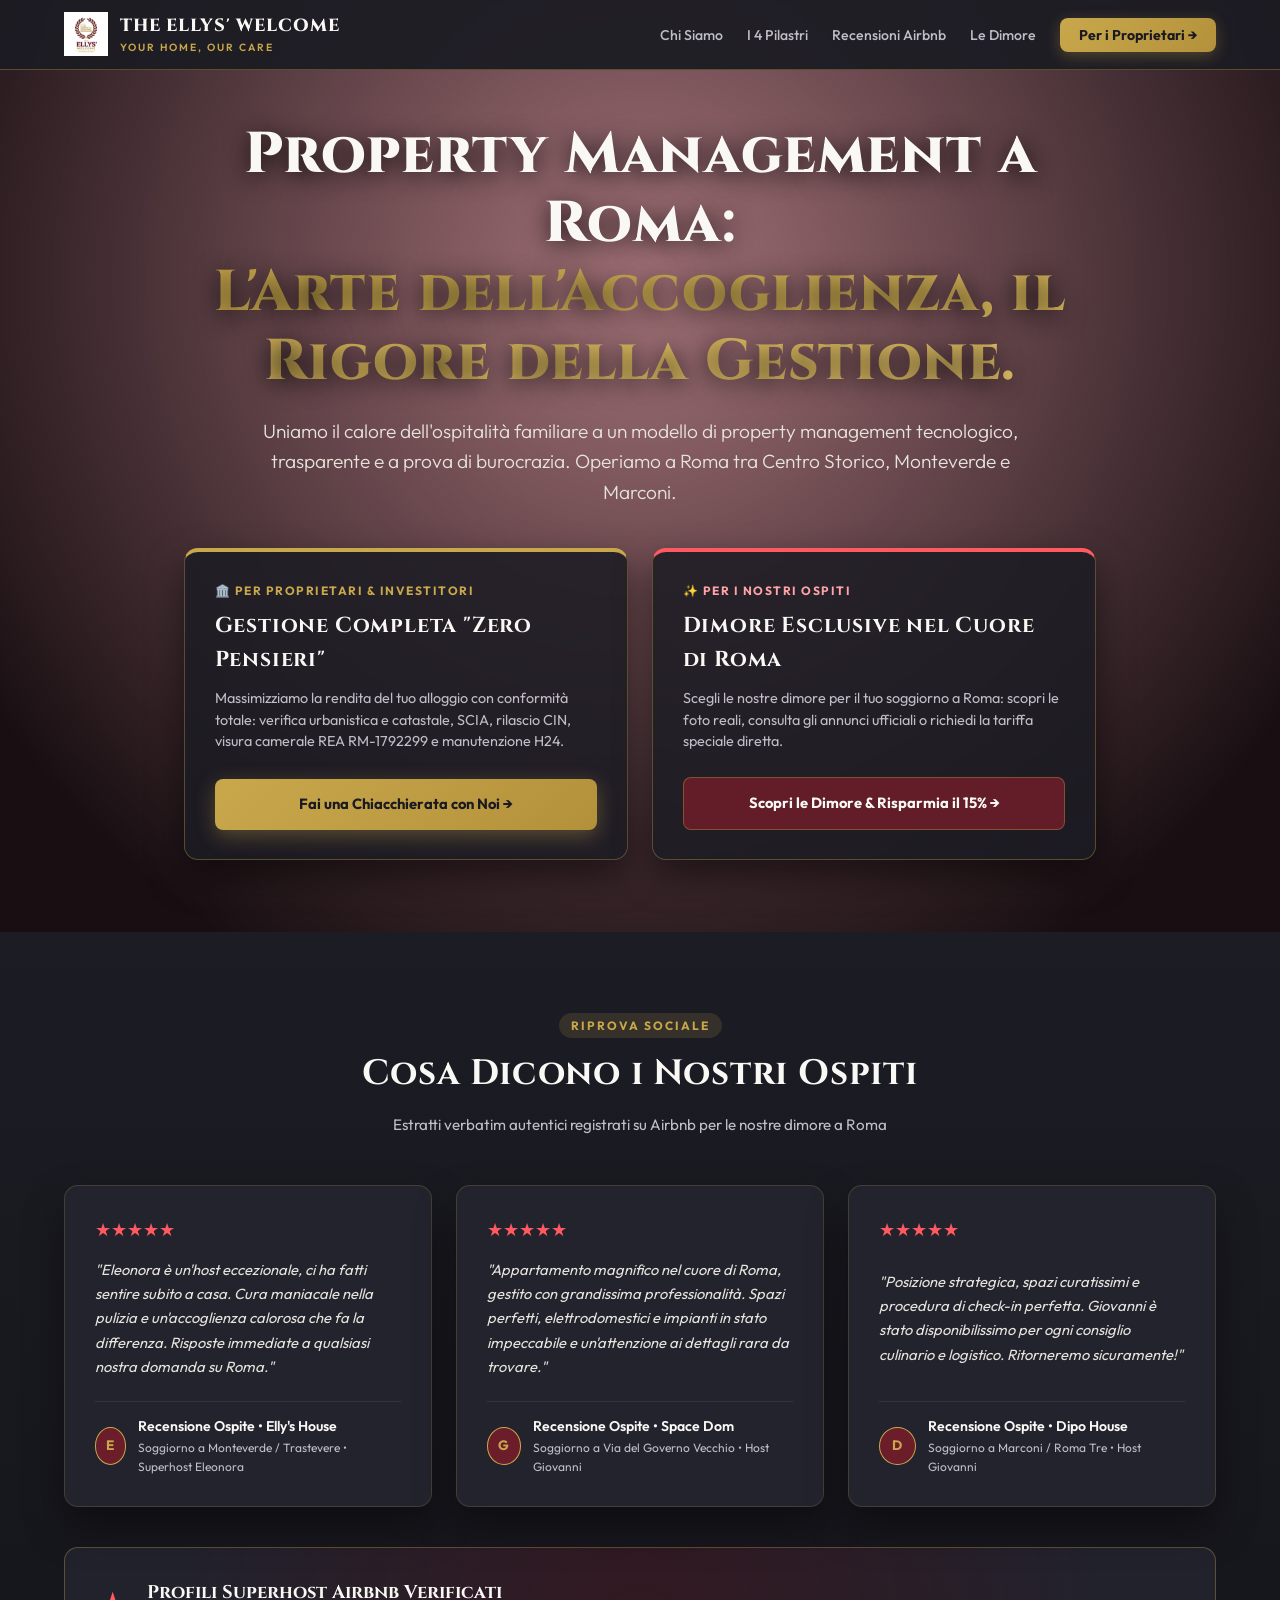
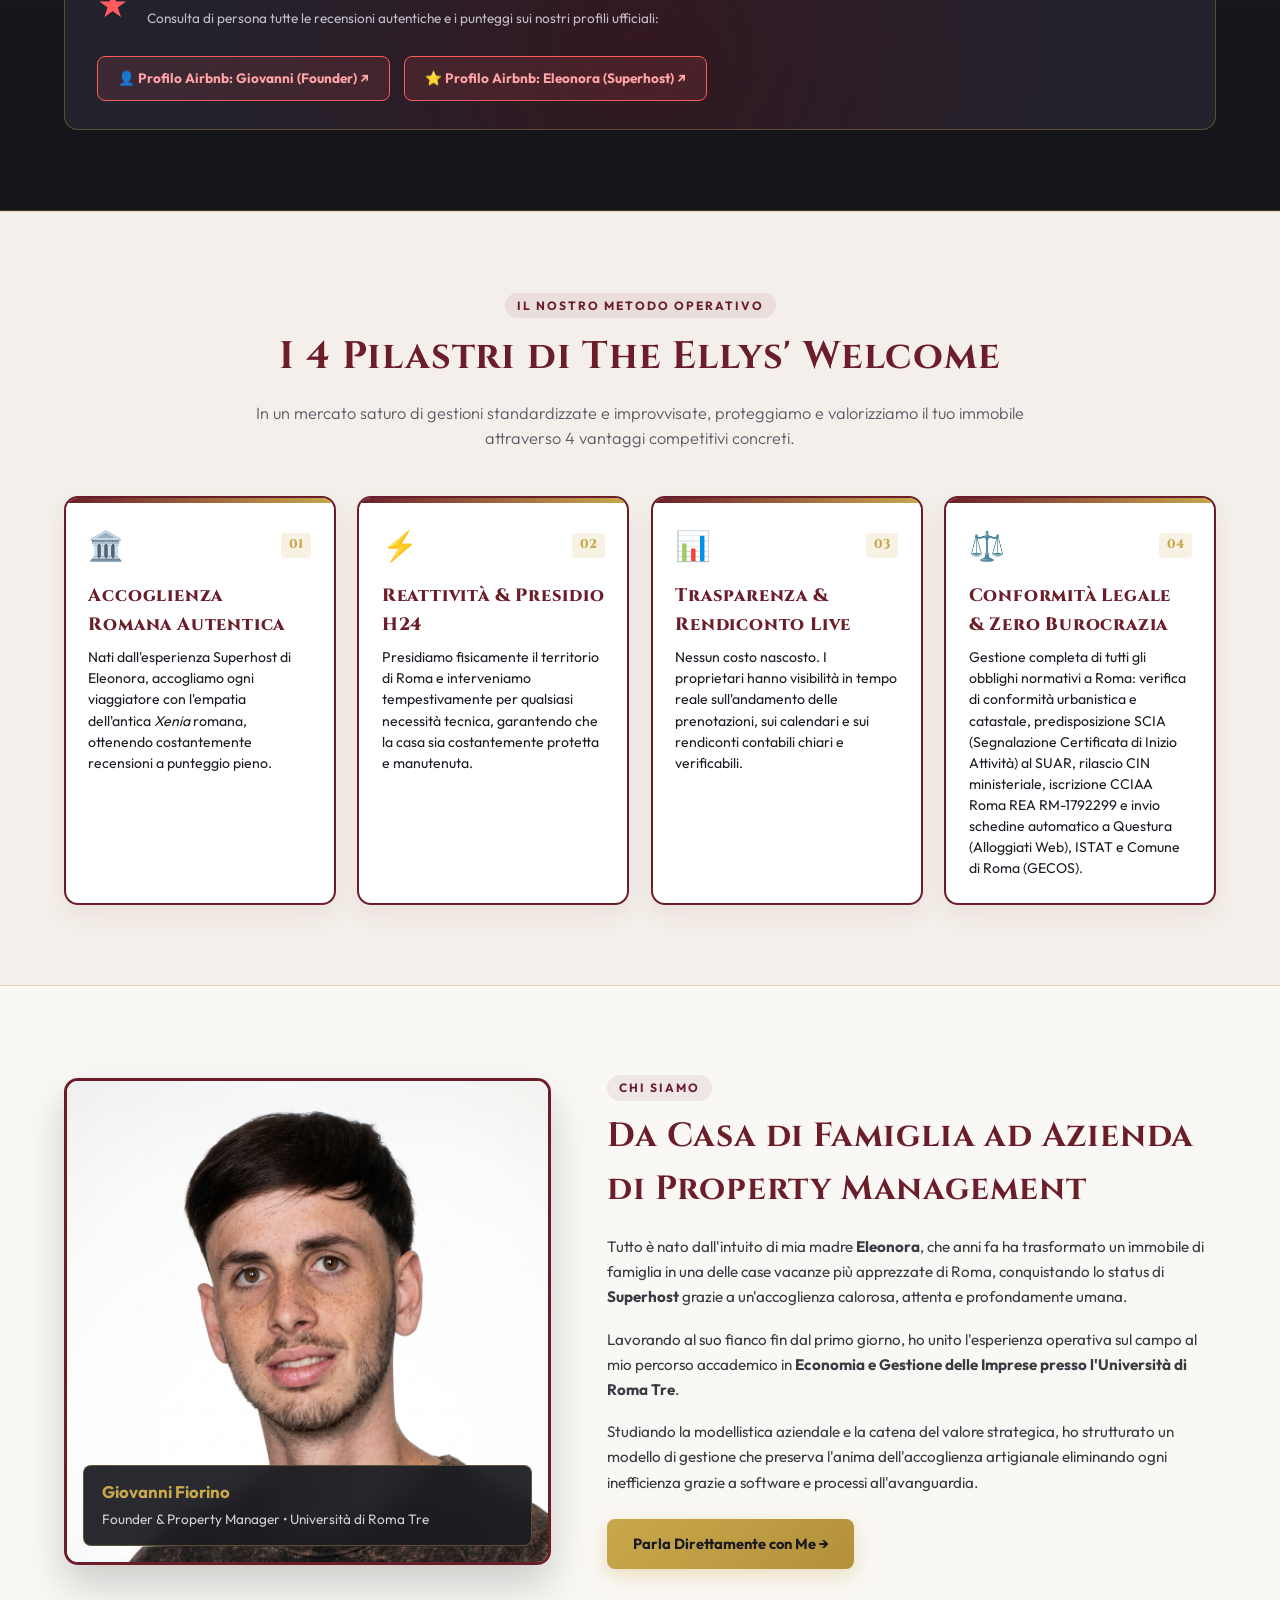
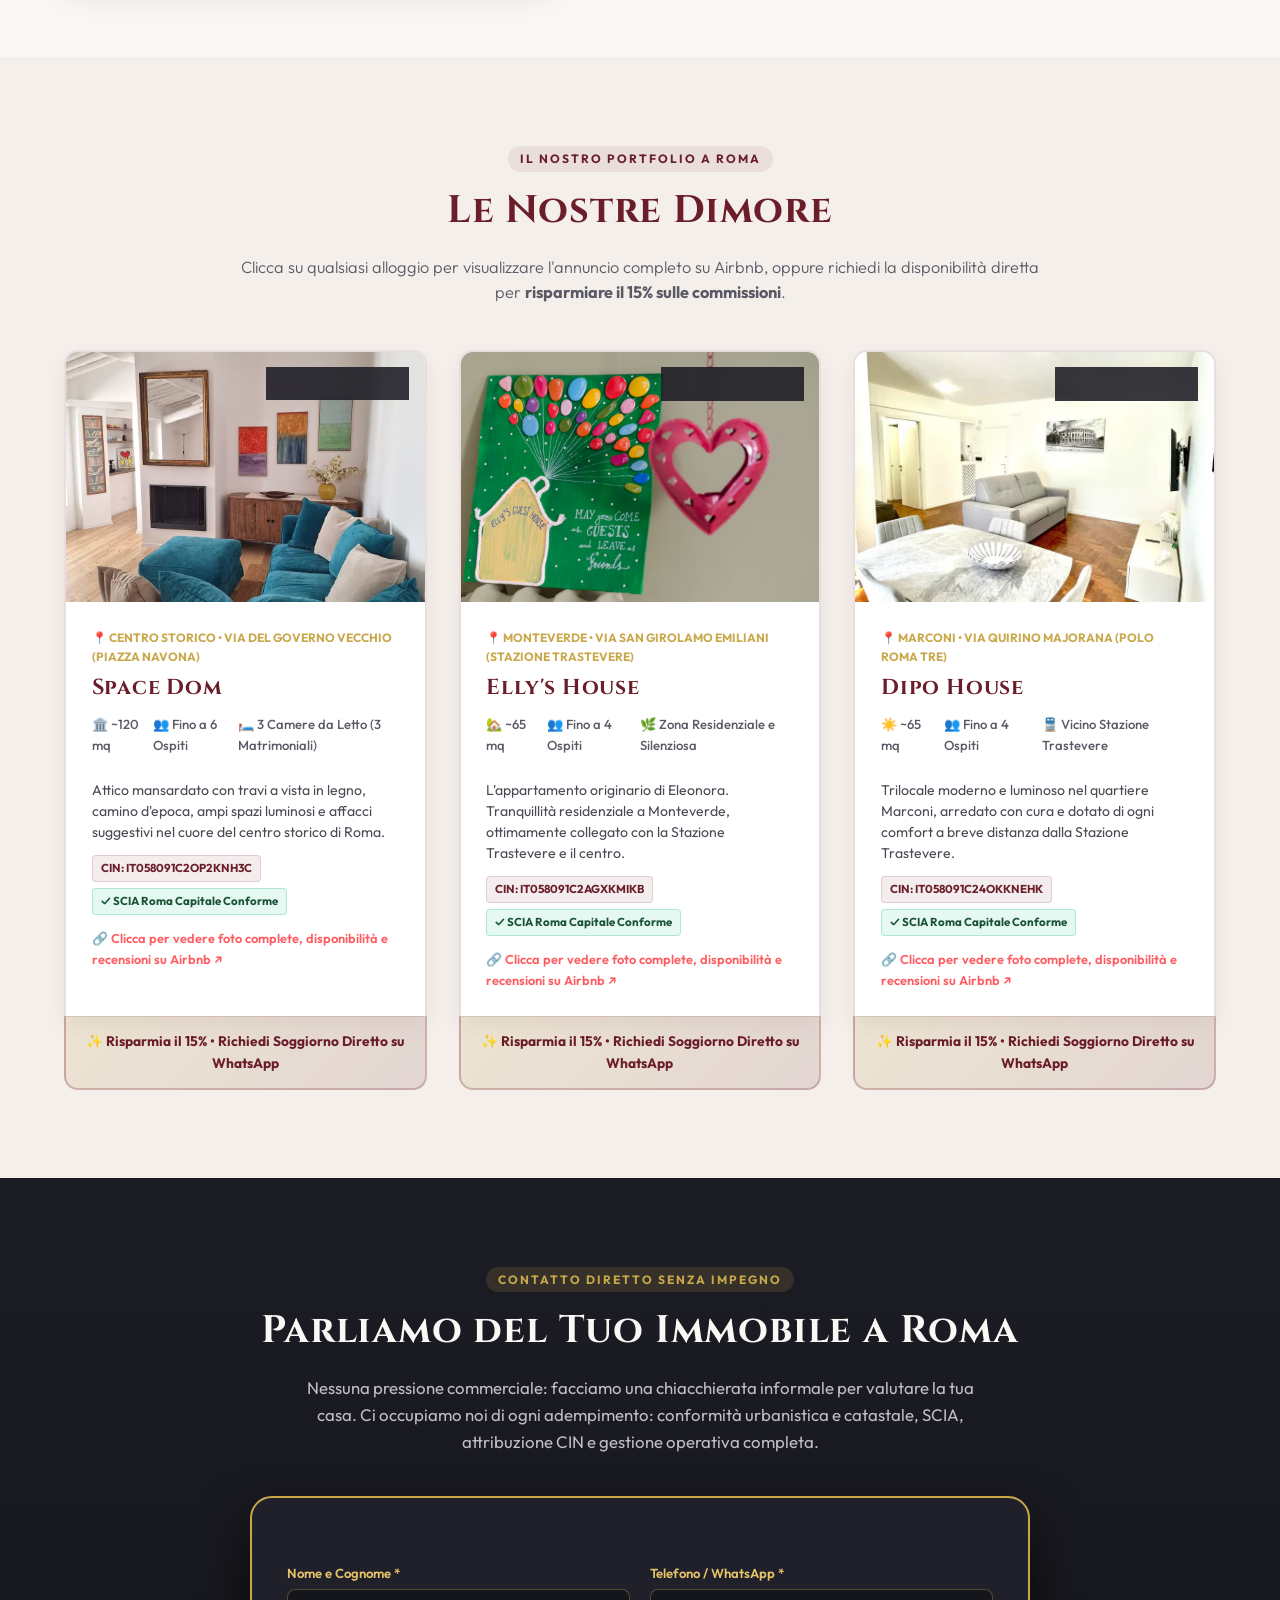
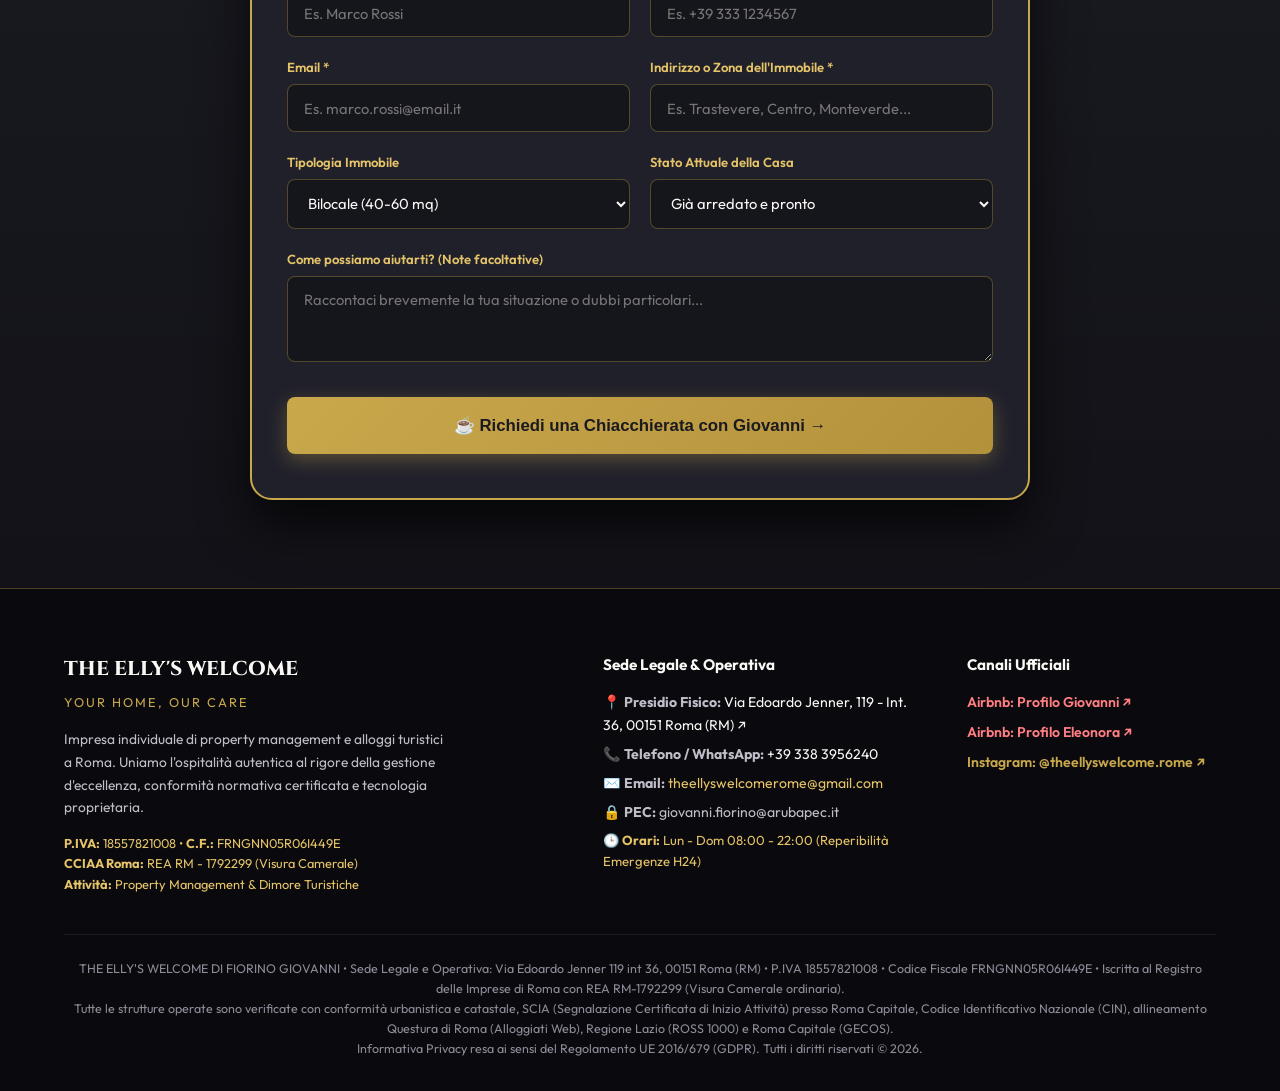
==== commit f426d654: "fix(seo): arricchimento schema.org collegato, badge conformita scia, orari nap presidio fisico e met" ====
--- a/index.html
+++ b/index.html
@@ -29,7 +29,9 @@
   <meta name="geo.position" content="41.8687;12.4497">
   <meta name="ICBM" content="41.8687, 12.4497">
 
-  <!-- Google Search Console: tag di verifica della proprietà del sito -->
+  <!-- Google Search Console: tag di verifica della proprietà del sito.
+       Sostituire 'GSC_VERIFICATION_TOKEN_PLACEHOLDER' con il token alfanumerico fornito da Search Console,
+       oppure verificare la proprietà a livello DNS tramite record TXT in Cloudflare DNS (consigliato per l'intero dominio). -->
   <meta name="google-site-verification" content="GSC_VERIFICATION_TOKEN_PLACEHOLDER">
 
   <!-- Favicon / Touch Icon & Theme Color -->
@@ -64,7 +66,14 @@
         "email": "theellyswelcomerome@gmail.com",
         "vatID": "IT18557821008",
         "taxID": "FRNGNN05R06I449E",
-        "identifier": "REA RM-1792299",
+        "identifier": [
+          {
+            "@type": "PropertyValue",
+            "propertyID": "REA",
+            "name": "Iscrizione Registro Imprese CCIAA Roma",
+            "value": "RM-1792299"
+          }
+        ],
         "priceRange": "€€",
         "address": {
           "@type": "PostalAddress",
@@ -84,6 +93,14 @@
           "@type": "City",
           "name": "Roma"
         },
+        "contactPoint": {
+          "@type": "ContactPoint",
+          "telephone": "+393383956240",
+          "contactType": "customer service",
+          "email": "theellyswelcomerome@gmail.com",
+          "areaServed": "IT",
+          "availableLanguage": ["Italian", "English"]
+        },
         "openingHoursSpecification": [
           {
             "@type": "OpeningHoursSpecification",
@@ -92,6 +109,33 @@
             "closes": "22:00"
           }
         ],
+        "containsPlace": [
+          { "@id": "https://theellyswelcome.com/#spacedom" },
+          { "@id": "https://theellyswelcome.com/#ellyshouse" },
+          { "@id": "https://theellyswelcome.com/#dipohouse" }
+        ],
+        "hasOfferCatalog": {
+          "@type": "OfferCatalog",
+          "name": "Servizi di Property Management e Dimore Turistiche a Roma",
+          "itemListElement": [
+            {
+              "@type": "Offer",
+              "itemOffered": {
+                "@type": "Service",
+                "name": "Property Management & Gestione Alloggi Turistici",
+                "description": "Verifica di conformità urbanistica e catastale, predisposizione SCIA (Segnalazione Certificata di Inizio Attività) al SUAR di Roma Capitale, rilascio CIN ministeriale e gestione Alloggiati Web, ROSS 1000 e GECOS."
+              }
+            },
+            {
+              "@type": "Offer",
+              "itemOffered": {
+                "@type": "Service",
+                "name": "Locazioni Turistiche e Dimore Esclusive a Roma",
+                "description": "Soggiorni autentici in dimore selezionate nel centro di Roma con assistenza dedicata H24 e standard qualitativi verificati."
+              }
+            }
+          ]
+        },
         "aggregateRating": {
           "@type": "AggregateRating",
           "ratingValue": "4.96",
@@ -115,11 +159,22 @@
         "@id": "https://theellyswelcome.com/#spacedom",
         "name": "Space Dom",
         "description": "Attico con travi a vista nel cuore di Roma a Via del Governo Vecchio (Piazza Navona). Struttura conforme con SCIA e CIN ministeriale.",
+        "containedInPlace": {
+          "@id": "https://theellyswelcome.com/#business"
+        },
         "occupancy": {
           "@type": "QuantitativeValue",
           "maxValue": 6
         },
-        "identifier": "IT058091C2OP2KNH3C",
+        "identifier": [
+          "IT058091C2OP2KNH3C",
+          {
+            "@type": "PropertyValue",
+            "propertyID": "CIN",
+            "name": "Codice Identificativo Nazionale",
+            "value": "IT058091C2OP2KNH3C"
+          }
+        ],
         "address": {
           "@type": "PostalAddress",
           "streetAddress": "Via del Governo Vecchio",
@@ -139,11 +194,22 @@
         "@id": "https://theellyswelcome.com/#ellyshouse",
         "name": "Elly's House",
         "description": "Dimora curata e tranquilla nel quartiere residenziale di Monteverde, vicina a Trastevere. Struttura conforme con SCIA e CIN ministeriale.",
+        "containedInPlace": {
+          "@id": "https://theellyswelcome.com/#business"
+        },
         "occupancy": {
           "@type": "QuantitativeValue",
           "maxValue": 4
         },
-        "identifier": "IT058091C2AGXKMIKB",
+        "identifier": [
+          "IT058091C2AGXKMIKB",
+          {
+            "@type": "PropertyValue",
+            "propertyID": "CIN",
+            "name": "Codice Identificativo Nazionale",
+            "value": "IT058091C2AGXKMIKB"
+          }
+        ],
         "address": {
           "@type": "PostalAddress",
           "streetAddress": "Via San Girolamo Emiliani",
@@ -163,11 +229,22 @@
         "@id": "https://theellyswelcome.com/#dipohouse",
         "name": "Dipo House",
         "description": "Trilocale moderno e luminoso nel quartiere Marconi, polo Roma Tre e Stazione Trastevere. Struttura conforme con SCIA e CIN ministeriale.",
+        "containedInPlace": {
+          "@id": "https://theellyswelcome.com/#business"
+        },
         "occupancy": {
           "@type": "QuantitativeValue",
           "maxValue": 4
         },
-        "identifier": "IT058091C24OKKNEHK",
+        "identifier": [
+          "IT058091C24OKKNEHK",
+          {
+            "@type": "PropertyValue",
+            "propertyID": "CIN",
+            "name": "Codice Identificativo Nazionale",
+            "value": "IT058091C24OKKNEHK"
+          }
+        ],
         "address": {
           "@type": "PostalAddress",
           "streetAddress": "Via Quirino Majorana",
@@ -506,7 +583,10 @@
               <p class="dimora-desc">
                 Attico mansardato con travi a vista in legno, camino d'epoca, ampi spazi luminosi e affacci suggestivi nel cuore del centro storico di Roma.
               </p>
-              <div class="dimora-cin-badge">CIN: IT058091C2OP2KNH3C</div>
+              <div class="dimora-badges-wrap">
+                <span class="dimora-cin-badge">CIN: IT058091C2OP2KNH3C</span>
+                <span class="dimora-compliance-badge">✓ SCIA Roma Capitale Conforme</span>
+              </div>
               <div class="dimora-airbnb-prompt">
                 <span>🔗 Clicca per vedere foto complete, disponibilità e recensioni su Airbnb ↗</span>
               </div>
@@ -537,7 +617,10 @@
               <p class="dimora-desc">
                 L'appartamento originario di Eleonora. Tranquillità residenziale a Monteverde, ottimamente collegato con la Stazione Trastevere e il centro.
               </p>
-              <div class="dimora-cin-badge">CIN: IT058091C2AGXKMIKB</div>
+              <div class="dimora-badges-wrap">
+                <span class="dimora-cin-badge">CIN: IT058091C2AGXKMIKB</span>
+                <span class="dimora-compliance-badge">✓ SCIA Roma Capitale Conforme</span>
+              </div>
               <div class="dimora-airbnb-prompt">
                 <span>🔗 Clicca per vedere foto complete, disponibilità e recensioni su Airbnb ↗</span>
               </div>
@@ -568,7 +651,10 @@
               <p class="dimora-desc">
                 Trilocale moderno e luminoso nel quartiere Marconi, arredato con cura e dotato di ogni comfort a breve distanza dalla Stazione Trastevere.
               </p>
-              <div class="dimora-cin-badge">CIN: IT058091C24OKKNEHK</div>
+              <div class="dimora-badges-wrap">
+                <span class="dimora-cin-badge">CIN: IT058091C24OKKNEHK</span>
+                <span class="dimora-compliance-badge">✓ SCIA Roma Capitale Conforme</span>
+              </div>
               <div class="dimora-airbnb-prompt">
                 <span>🔗 Clicca per vedere foto complete, disponibilità e recensioni su Airbnb ↗</span>
               </div>
@@ -710,7 +796,8 @@
           <p style="margin-bottom: 0.4rem;">📍 <strong>Presidio Fisico:</strong> <a href="https://maps.google.com/?q=Via+Edoardo+Jenner+119+Roma" target="_blank" rel="noopener noreferrer" style="color: var(--alabaster); text-decoration: none;">Via Edoardo Jenner, 119 - Int. 36, 00151 Roma (RM) ↗</a></p>
           <p style="margin-bottom: 0.4rem;">📞 <strong>Telefono / WhatsApp:</strong> <a href="tel:+393383956240" style="color: var(--alabaster); text-decoration: none;">+39 338 3956240</a></p>
           <p style="margin-bottom: 0.4rem;">✉️ <strong>Email:</strong> <a href="mailto:theellyswelcomerome@gmail.com" style="color: var(--gold-light); text-decoration: none;">theellyswelcomerome@gmail.com</a></p>
-          <p>🔒 <strong>PEC:</strong> <a href="mailto:giovanni.fiorino@arubapec.it" style="color: var(--text-light-muted); text-decoration: none;">giovanni.fiorino@arubapec.it</a></p>
+          <p style="margin-bottom: 0.4rem;">🔒 <strong>PEC:</strong> <a href="mailto:giovanni.fiorino@arubapec.it" style="color: var(--text-light-muted); text-decoration: none;">giovanni.fiorino@arubapec.it</a></p>
+          <p style="font-size: 0.82rem; color: var(--gold-light); margin-top: 0.45rem;">🕒 <strong>Orari:</strong> Lun - Dom 08:00 - 22:00 (Reperibilità Emergenze H24)</p>
         </div>
 
         <div>
--- a/style.css
+++ b/style.css
@@ -762,15 +762,33 @@
   line-height: 1.5;
 }
 
+.dimora-badges-wrap {
+  display: flex;
+  flex-wrap: wrap;
+  gap: 0.4rem;
+  align-items: center;
+  margin-top: 0.75rem;
+}
+
+.dimora-cin-badge,
+.dimora-compliance-badge {
+  display: inline-block;
+  font-size: 0.72rem;
+  font-weight: 700;
+  padding: 3px 8px;
+  border-radius: 4px;
+}
+
 .dimora-cin-badge {
-  display: inline-block;
-  font-size: 0.75rem;
-  font-weight: 700;
   color: var(--burgundy);
   background: rgba(107, 30, 42, 0.08);
-  padding: 2px 8px;
-  border-radius: 4px;
-  margin-top: 0.75rem;
+  border: 1px solid rgba(107, 30, 42, 0.15);
+}
+
+.dimora-compliance-badge {
+  color: #1A5336;
+  background: rgba(16, 185, 129, 0.1);
+  border: 1px solid rgba(16, 185, 129, 0.25);
 }
 
 .dimora-airbnb-prompt {
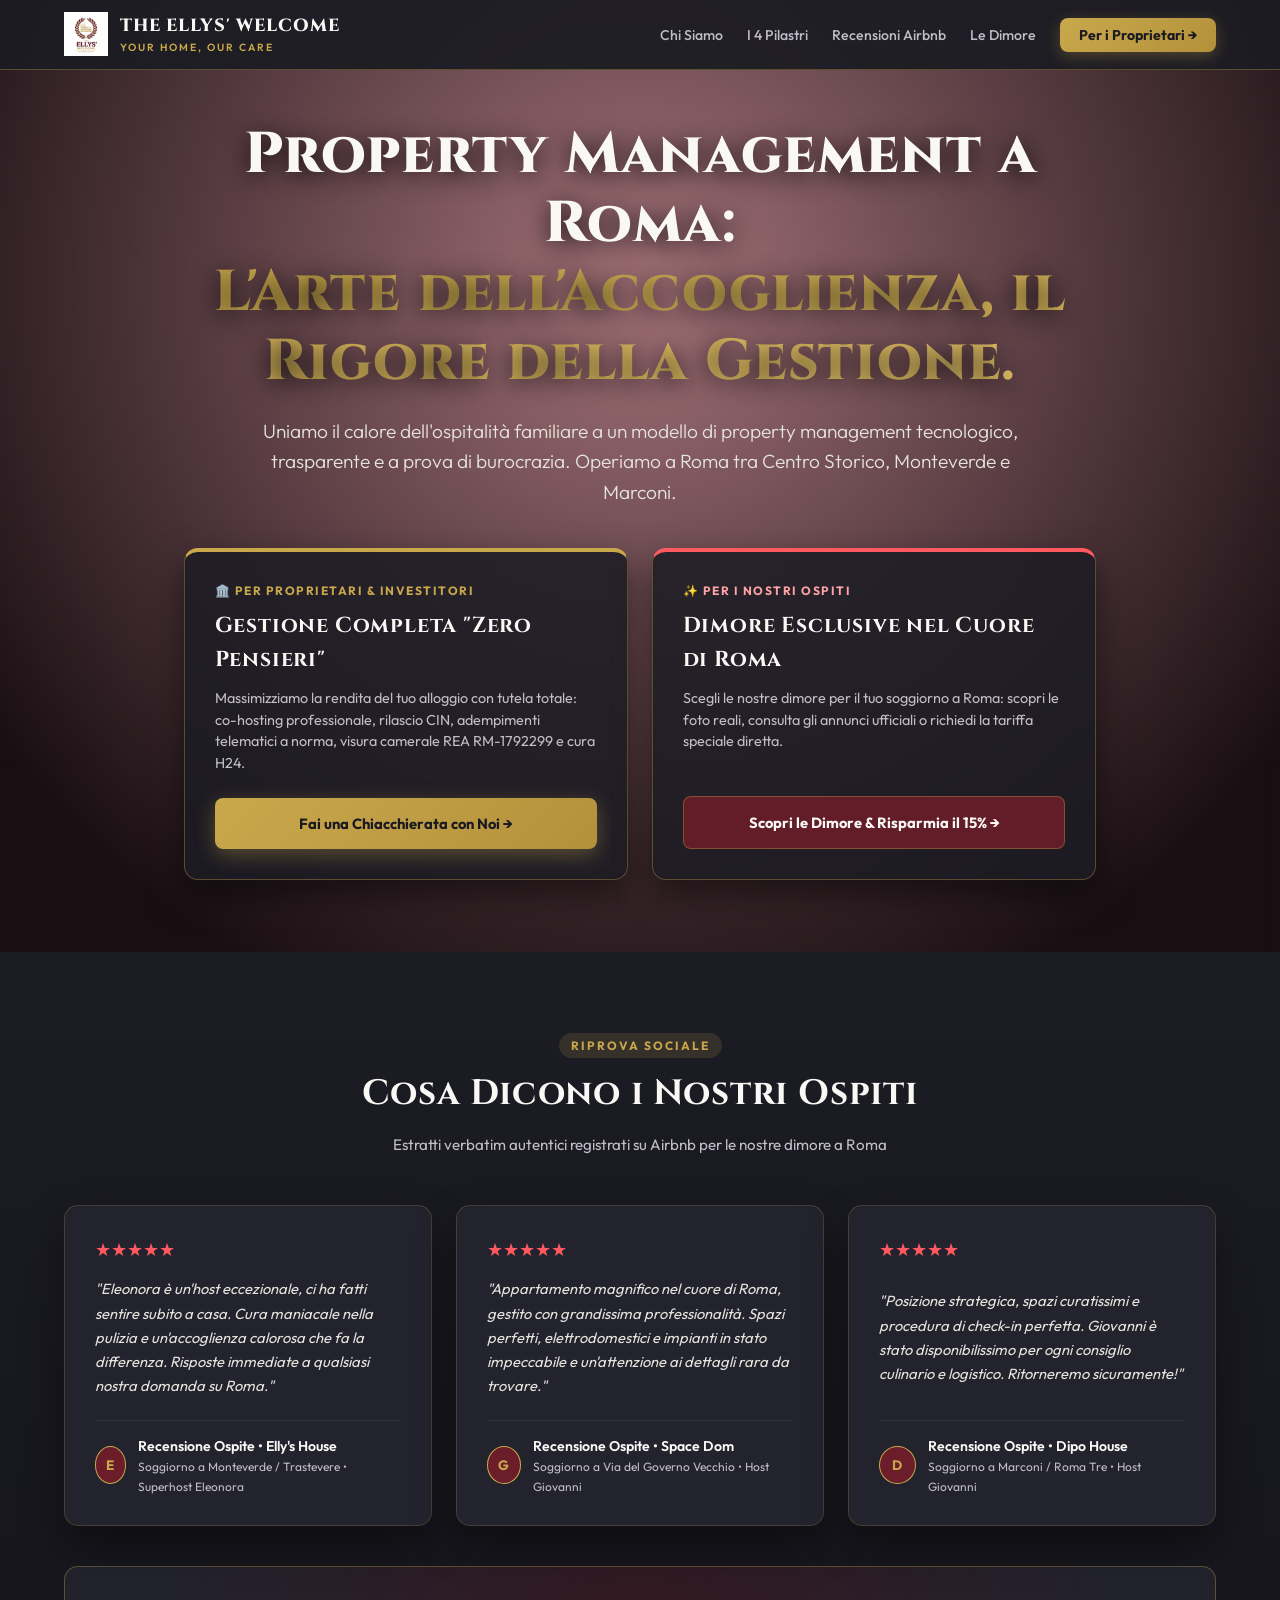
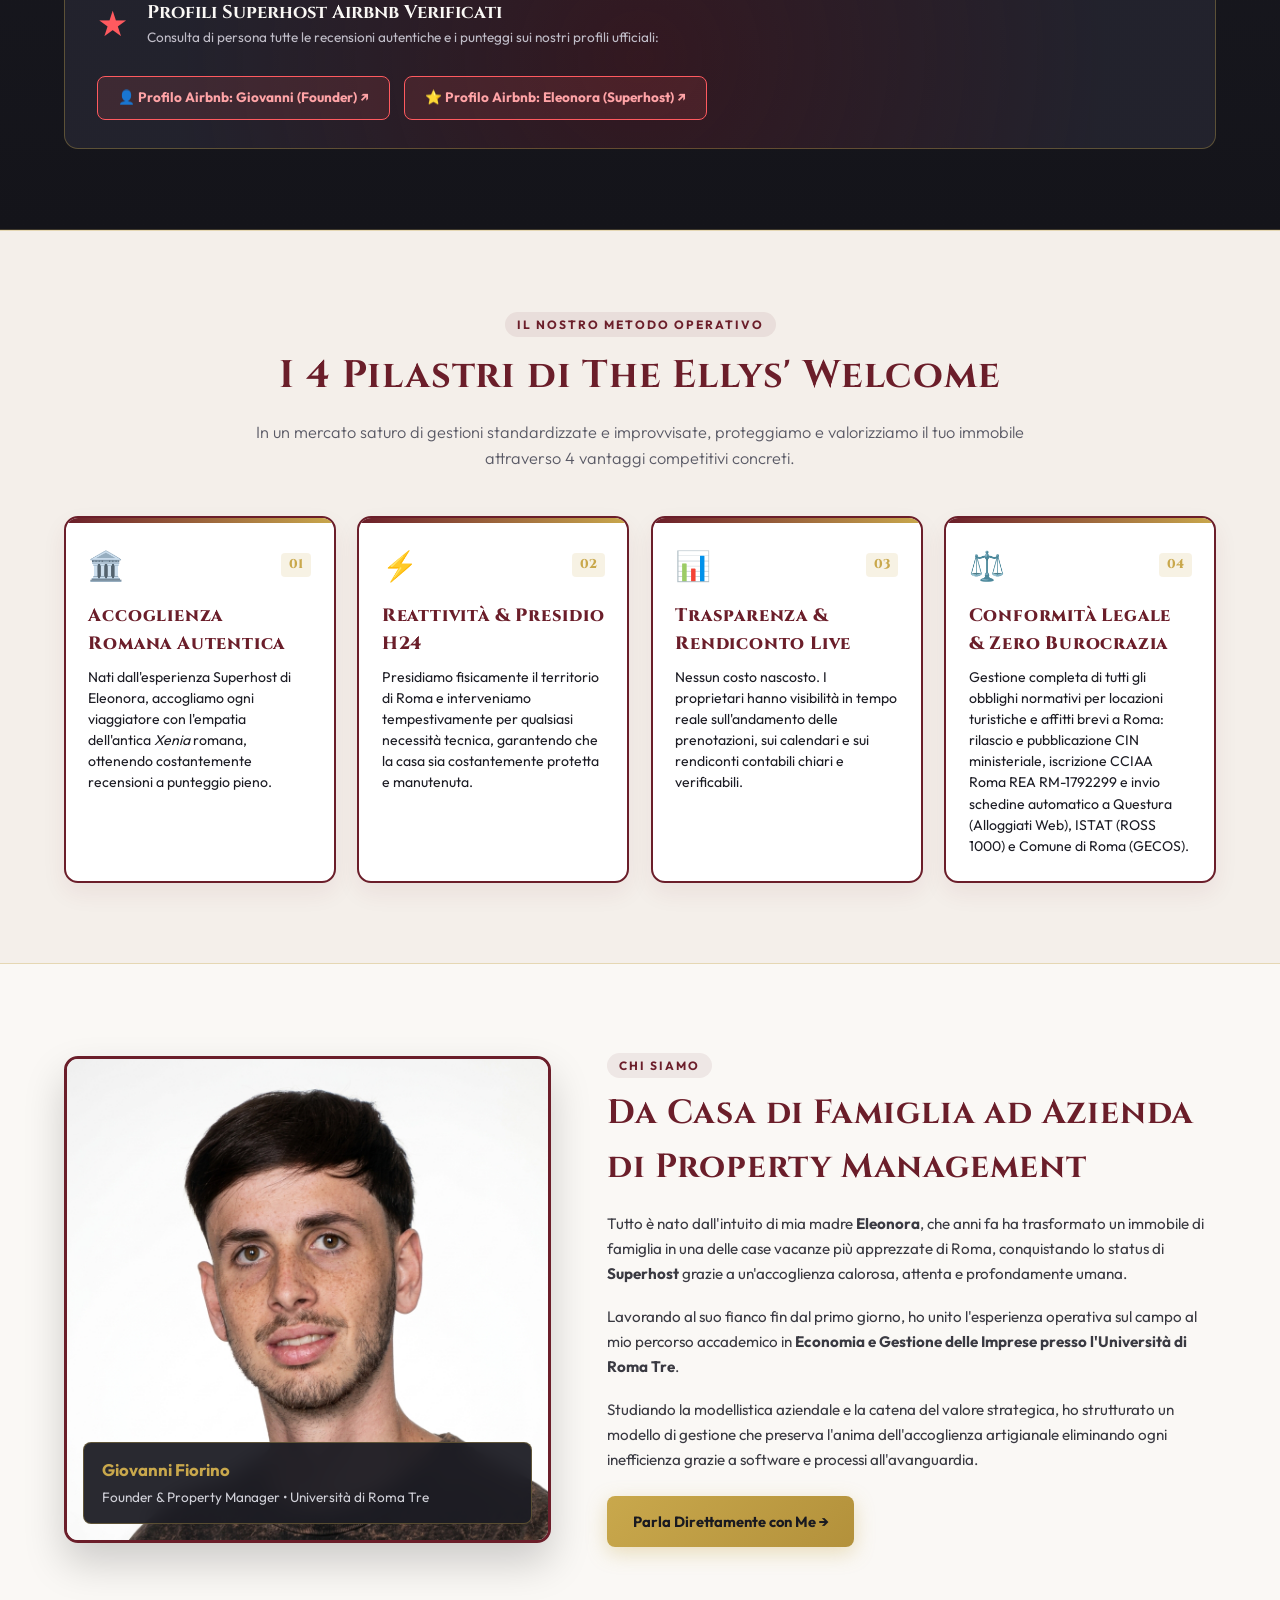
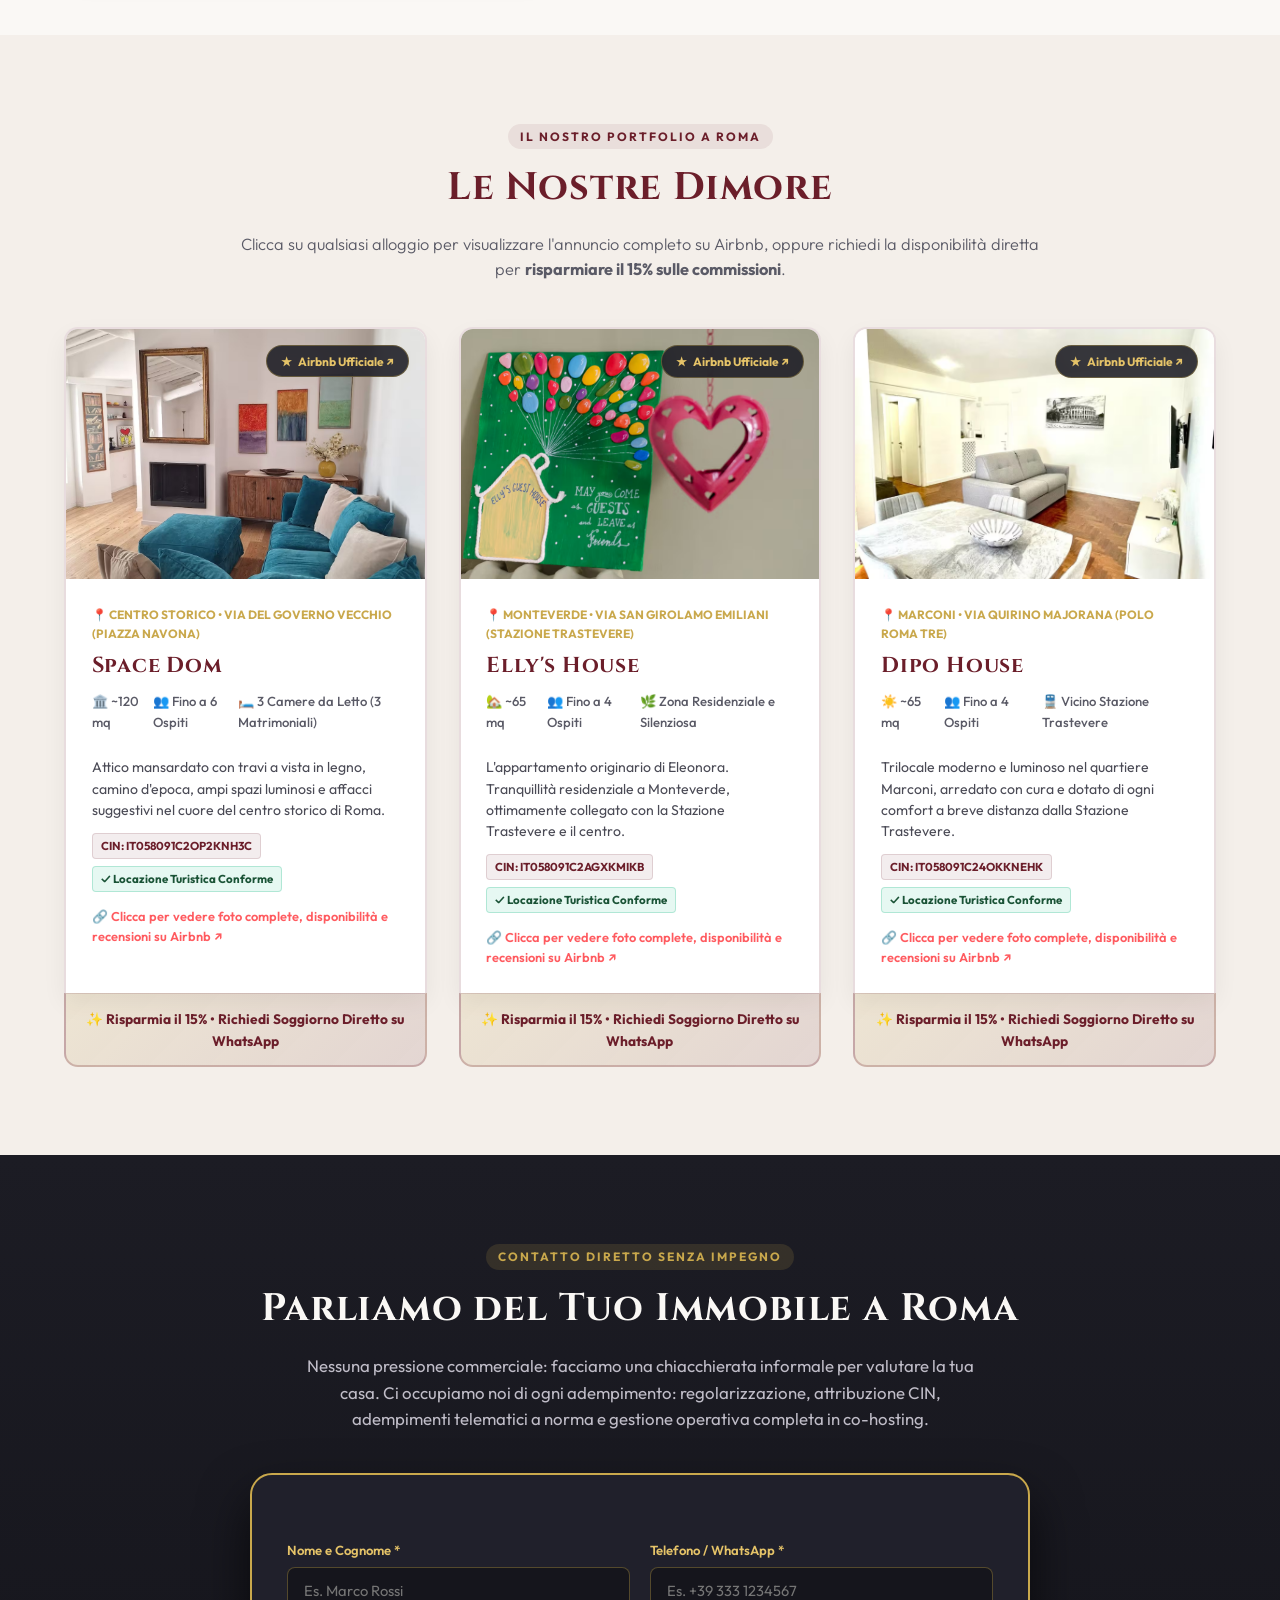
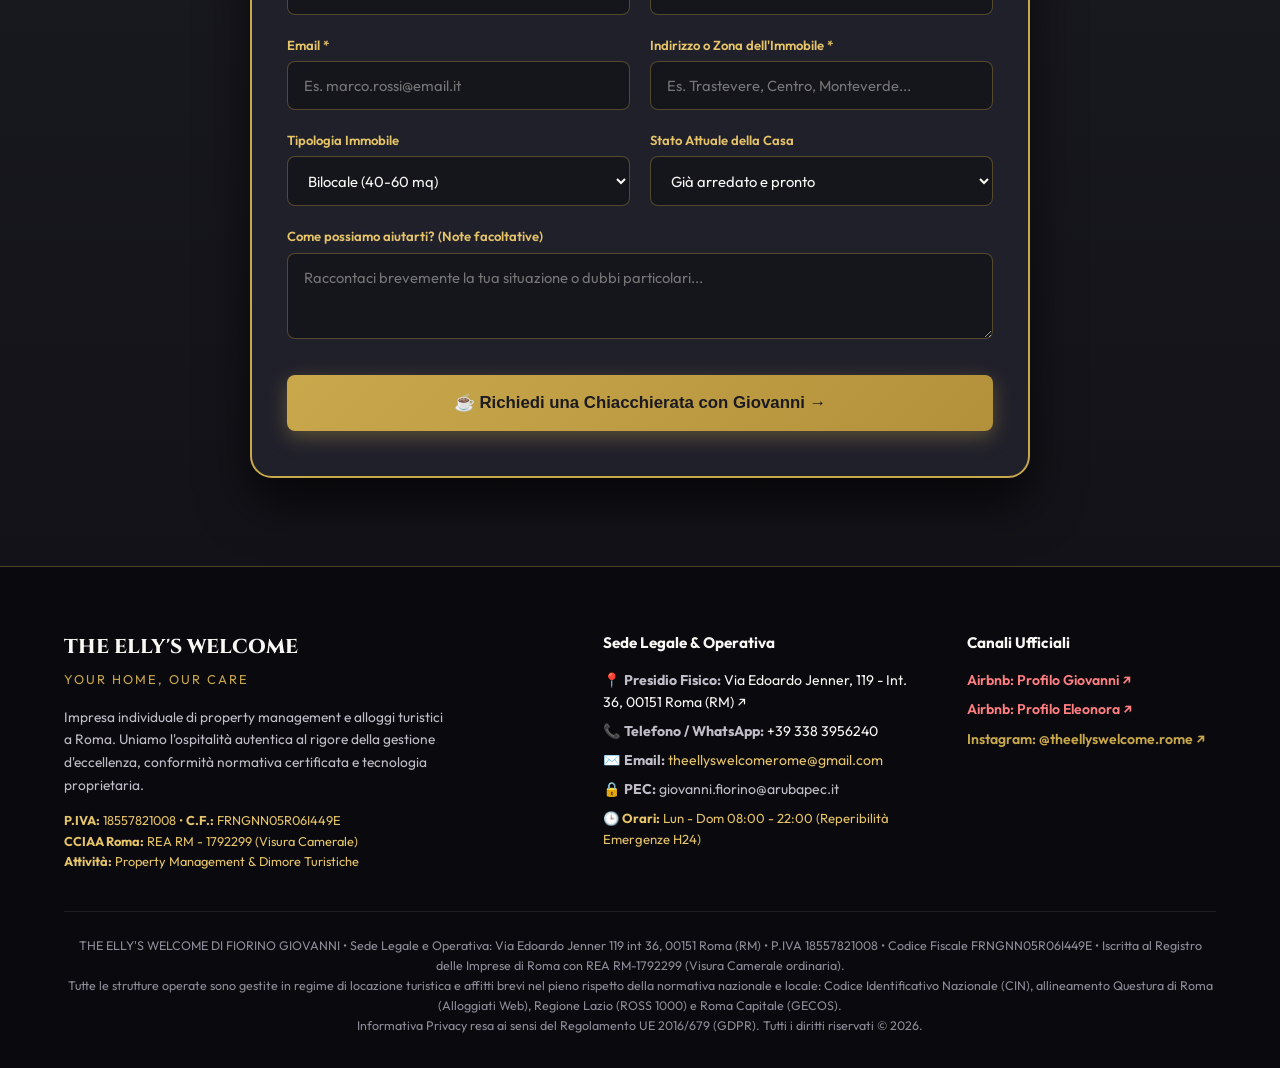
==== commit 8ee995ac: "fix(compliance): aggiornamento locazione turistica host privato con co-host senza obbligo SCIA" ====
--- a/index.html
+++ b/index.html
@@ -61,7 +61,7 @@
         "url": "https://theellyswelcome.com/",
         "logo": "https://theellyswelcome.com/assets/logo.png",
         "image": "https://theellyswelcome.com/assets/logo.png",
-        "description": "Property management d'eccellenza, gestione alloggi turistici e locazioni brevi a Roma. Accoglienza familiare autentica e piena conformità normativa (SCIA, CIN, REA RM-1792299).",
+        "description": "Property management d'eccellenza, gestione alloggi turistici e locazioni brevi a Roma. Accoglienza familiare autentica e piena conformità normativa (CIN ministeriale, adempimenti telematici, REA RM-1792299).",
         "telephone": "+393383956240",
         "email": "theellyswelcomerome@gmail.com",
         "vatID": "IT18557821008",
@@ -123,7 +123,7 @@
               "itemOffered": {
                 "@type": "Service",
                 "name": "Property Management & Gestione Alloggi Turistici",
-                "description": "Verifica di conformità urbanistica e catastale, predisposizione SCIA (Segnalazione Certificata di Inizio Attività) al SUAR di Roma Capitale, rilascio CIN ministeriale e gestione Alloggiati Web, ROSS 1000 e GECOS."
+                "description": "Gestione e co-hosting per locazioni turistiche con host privati a Roma: rilascio e pubblicazione CIN ministeriale, adempimenti telematici Alloggiati Web, ROSS 1000 e GECOS senza burocrazia per i proprietari."
               }
             },
             {
@@ -158,7 +158,7 @@
         "@type": "Apartment",
         "@id": "https://theellyswelcome.com/#spacedom",
         "name": "Space Dom",
-        "description": "Attico con travi a vista nel cuore di Roma a Via del Governo Vecchio (Piazza Navona). Struttura conforme con SCIA e CIN ministeriale.",
+        "description": "Attico con travi a vista nel cuore di Roma a Via del Governo Vecchio (Piazza Navona). Struttura conforme in locazione turistica con CIN ministeriale.",
         "containedInPlace": {
           "@id": "https://theellyswelcome.com/#business"
         },
@@ -193,7 +193,7 @@
         "@type": "Apartment",
         "@id": "https://theellyswelcome.com/#ellyshouse",
         "name": "Elly's House",
-        "description": "Dimora curata e tranquilla nel quartiere residenziale di Monteverde, vicina a Trastevere. Struttura conforme con SCIA e CIN ministeriale.",
+        "description": "Dimora curata e tranquilla nel quartiere residenziale di Monteverde, vicina a Trastevere. Struttura conforme in locazione turistica con CIN ministeriale.",
         "containedInPlace": {
           "@id": "https://theellyswelcome.com/#business"
         },
@@ -228,7 +228,7 @@
         "@type": "Apartment",
         "@id": "https://theellyswelcome.com/#dipohouse",
         "name": "Dipo House",
-        "description": "Trilocale moderno e luminoso nel quartiere Marconi, polo Roma Tre e Stazione Trastevere. Struttura conforme con SCIA e CIN ministeriale.",
+        "description": "Trilocale moderno e luminoso nel quartiere Marconi, polo Roma Tre e Stazione Trastevere. Struttura conforme in locazione turistica con CIN ministeriale.",
         "containedInPlace": {
           "@id": "https://theellyswelcome.com/#business"
         },
@@ -332,7 +332,7 @@
             <div class="pathway-tag">🏛️ Per Proprietari & Investitori</div>
             <h2 class="pathway-title">Gestione Completa "Zero Pensieri"</h2>
             <p class="pathway-desc">
-              Massimizziamo la rendita del tuo alloggio con conformità totale: verifica urbanistica e catastale, SCIA, rilascio CIN, visura camerale REA RM-1792299 e manutenzione H24.
+              Massimizziamo la rendita del tuo alloggio con tutela totale: co-hosting professionale, rilascio CIN, adempimenti telematici a norma, visura camerale REA RM-1792299 e cura H24.
             </p>
           </div>
           <a href="#candidatura" class="btn btn-primary">Fai una Chiacchierata con Noi →</a>
@@ -498,7 +498,7 @@
           </div>
           <h3 class="pillar-title">Conformità Legale & Zero Burocrazia</h3>
           <p class="pillar-desc">
-            Gestione completa di tutti gli obblighi normativi a Roma: verifica di conformità urbanistica e catastale, predisposizione SCIA (Segnalazione Certificata di Inizio Attività) al SUAR, rilascio CIN ministeriale, iscrizione CCIAA Roma REA RM-1792299 e invio schedine automatico a Questura (Alloggiati Web), ISTAT e Comune di Roma (GECOS).
+            Gestione completa di tutti gli obblighi normativi per locazioni turistiche e affitti brevi a Roma: rilascio e pubblicazione CIN ministeriale, iscrizione CCIAA Roma REA RM-1792299 e invio schedine automatico a Questura (Alloggiati Web), ISTAT (ROSS 1000) e Comune di Roma (GECOS).
           </p>
         </div>
 
@@ -585,7 +585,7 @@
               </p>
               <div class="dimora-badges-wrap">
                 <span class="dimora-cin-badge">CIN: IT058091C2OP2KNH3C</span>
-                <span class="dimora-compliance-badge">✓ SCIA Roma Capitale Conforme</span>
+                <span class="dimora-compliance-badge">✓ Locazione Turistica Conforme</span>
               </div>
               <div class="dimora-airbnb-prompt">
                 <span>🔗 Clicca per vedere foto complete, disponibilità e recensioni su Airbnb ↗</span>
@@ -619,7 +619,7 @@
               </p>
               <div class="dimora-badges-wrap">
                 <span class="dimora-cin-badge">CIN: IT058091C2AGXKMIKB</span>
-                <span class="dimora-compliance-badge">✓ SCIA Roma Capitale Conforme</span>
+                <span class="dimora-compliance-badge">✓ Locazione Turistica Conforme</span>
               </div>
               <div class="dimora-airbnb-prompt">
                 <span>🔗 Clicca per vedere foto complete, disponibilità e recensioni su Airbnb ↗</span>
@@ -653,7 +653,7 @@
               </p>
               <div class="dimora-badges-wrap">
                 <span class="dimora-cin-badge">CIN: IT058091C24OKKNEHK</span>
-                <span class="dimora-compliance-badge">✓ SCIA Roma Capitale Conforme</span>
+                <span class="dimora-compliance-badge">✓ Locazione Turistica Conforme</span>
               </div>
               <div class="dimora-airbnb-prompt">
                 <span>🔗 Clicca per vedere foto complete, disponibilità e recensioni su Airbnb ↗</span>
@@ -680,7 +680,7 @@
         <span class="section-badge" style="color: var(--gold); background: rgba(201, 168, 76, 0.15);">Contatto Diretto Senza Impegno</span>
         <h2 class="section-title" style="color: var(--alabaster);">Parliamo del Tuo Immobile a Roma</h2>
         <p style="color: var(--text-light-muted); font-size: 1.05rem; max-width: 680px; margin: 0 auto;">
-          Nessuna pressione commerciale: facciamo una chiacchierata informale per valutare la tua casa. Ci occupiamo noi di ogni adempimento: conformità urbanistica e catastale, SCIA, attribuzione CIN e gestione operativa completa.
+          Nessuna pressione commerciale: facciamo una chiacchierata informale per valutare la tua casa. Ci occupiamo noi di ogni adempimento: regolarizzazione, attribuzione CIN, adempimenti telematici a norma e gestione operativa completa in co-hosting.
         </p>
       </div>
 
@@ -811,7 +811,7 @@
 
       <div class="footer-bottom">
         THE ELLY'S WELCOME DI FIORINO GIOVANNI • Sede Legale e Operativa: Via Edoardo Jenner 119 int 36, 00151 Roma (RM) • P.IVA 18557821008 • Codice Fiscale FRNGNN05R06I449E • Iscritta al Registro delle Imprese di Roma con REA RM-1792299 (Visura Camerale ordinaria).<br>
-        Tutte le strutture operate sono verificate con conformità urbanistica e catastale, SCIA (Segnalazione Certificata di Inizio Attività) presso Roma Capitale, Codice Identificativo Nazionale (CIN), allineamento Questura di Roma (Alloggiati Web), Regione Lazio (ROSS 1000) e Roma Capitale (GECOS).<br>
+        Tutte le strutture operate sono gestite in regime di locazione turistica e affitti brevi nel pieno rispetto della normativa nazionale e locale: Codice Identificativo Nazionale (CIN), allineamento Questura di Roma (Alloggiati Web), Regione Lazio (ROSS 1000) e Roma Capitale (GECOS).<br>
         Informativa Privacy resa ai sensi del Regolamento UE 2016/679 (GDPR). Tutti i diritti riservati © 2026.
       </div>
     </div>
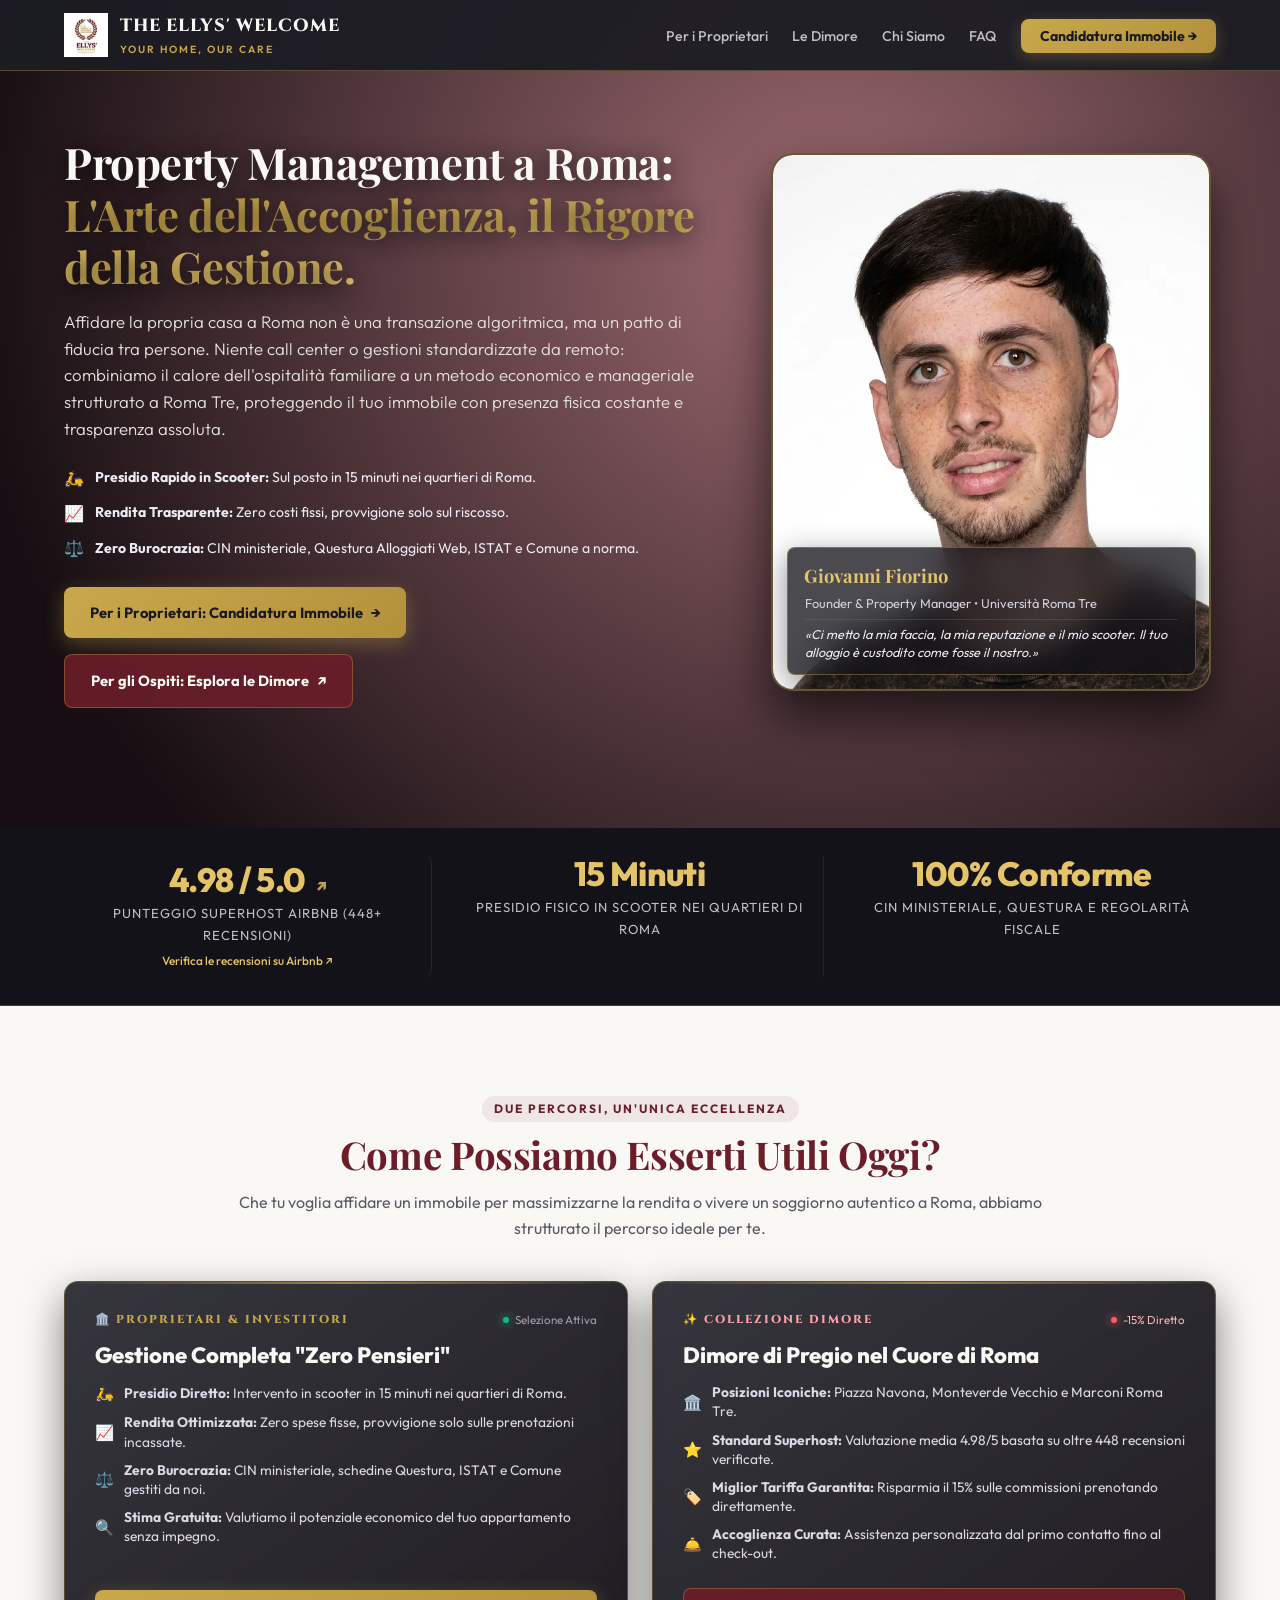
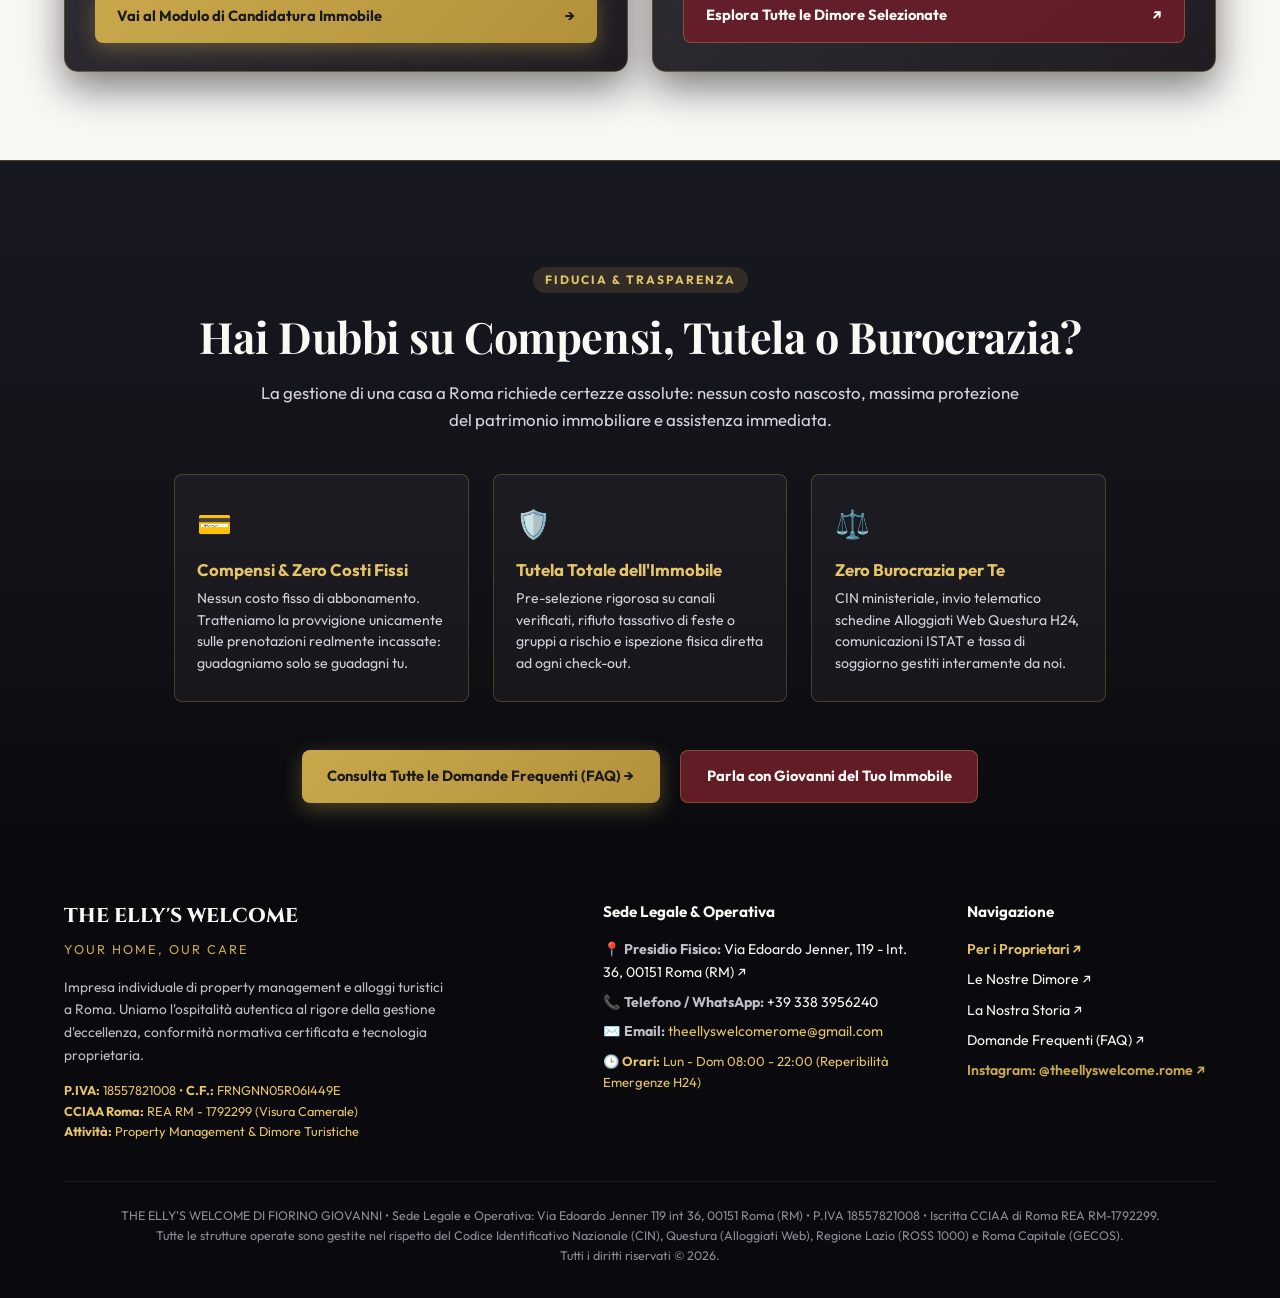
==== commit b13b8e13: "feat(website): restyling architetturale multi-pagina, trust hero, metriche 4.98 e social proof Super" ====
--- a/index.html
+++ b/index.html
@@ -6,6 +6,9 @@
   <title>The Ellys' Welcome | Property Management e Dimore a Roma</title>
   <meta name="description" content="Property management e gestione alloggi turistici a Roma con accoglienza familiare autentica, massima rendita e zero burocrazia per i proprietari.">
   <link rel="canonical" href="https://theellyswelcome.com/">
+  <meta name="robots" content="index, follow, max-image-preview:large, max-snippet:-1, max-video-preview:-1">
+  <meta name="googlebot" content="index, follow, max-image-preview:large, max-snippet:-1, max-video-preview:-1">
+  <meta name="bingbot" content="index, follow, max-image-preview:large, max-snippet:-1, max-video-preview:-1">
 
   <!-- Open Graph / Facebook -->
   <meta property="og:type" content="website">
@@ -29,25 +32,19 @@
   <meta name="geo.position" content="41.8687;12.4497">
   <meta name="ICBM" content="41.8687, 12.4497">
 
-  <!-- Google Search Console: tag di verifica della proprietà del sito.
-       Sostituire 'GSC_VERIFICATION_TOKEN_PLACEHOLDER' con il token alfanumerico fornito da Search Console,
-       oppure verificare la proprietà a livello DNS tramite record TXT in Cloudflare DNS (consigliato per l'intero dominio). -->
-  <meta name="google-site-verification" content="GSC_VERIFICATION_TOKEN_PLACEHOLDER">
-
   <!-- Favicon / Touch Icon & Theme Color -->
   <meta name="theme-color" content="#6B1E2A">
   <link rel="icon" type="image/png" href="assets/logo.png">
   <link rel="apple-touch-icon" href="assets/logo.png">
 
-  <!-- Google Fonts -->
+  <!-- Preconnect Risorse Esterne -->
+  <link rel="preconnect" href="https://images.unsplash.com">
   <link rel="preconnect" href="https://fonts.googleapis.com">
   <link rel="preconnect" href="https://fonts.gstatic.com" crossorigin>
-  <link href="https://fonts.googleapis.com/css2?family=Cinzel:wght@500;700;800;900&family=Outfit:wght@300;400;500;600;700&family=Playfair+Display:ital,wght@0,600;0,700;1,400&display=swap" rel="stylesheet">
-  
-  <!-- Stylesheet -->
+  <link href="https://fonts.googleapis.com/css2?family=Cinzel:wght@600;700;800;900&family=Outfit:wght@300;400;500;600;700;800&family=Playfair+Display:ital,wght@0,600;0,700;1,400;1,600&display=swap" rel="stylesheet">
   <link rel="stylesheet" href="style.css">
 
-  <!-- Schema.org JSON-LD Dati Strutturati (Local Business & Alloggi Conformi) -->
+  <!-- Schema.org JSON-LD Dati Strutturati -->
   <script type="application/ld+json">
   {
     "@context": "https://schema.org",
@@ -57,23 +54,13 @@
         "@id": "https://theellyswelcome.com/#business",
         "name": "The Ellys' Welcome",
         "legalName": "The Ellys' Welcome di Fiorino Giovanni",
-        "alternateName": "The Ellys' Welcome Rome",
         "url": "https://theellyswelcome.com/",
         "logo": "https://theellyswelcome.com/assets/logo.png",
-        "image": "https://theellyswelcome.com/assets/logo.png",
         "description": "Property management d'eccellenza, gestione alloggi turistici e locazioni brevi a Roma. Accoglienza familiare autentica e piena conformità normativa (CIN ministeriale, adempimenti telematici, REA RM-1792299).",
         "telephone": "+393383956240",
         "email": "theellyswelcomerome@gmail.com",
         "vatID": "IT18557821008",
         "taxID": "FRNGNN05R06I449E",
-        "identifier": [
-          {
-            "@type": "PropertyValue",
-            "propertyID": "REA",
-            "name": "Iscrizione Registro Imprese CCIAA Roma",
-            "value": "RM-1792299"
-          }
-        ],
         "priceRange": "€€",
         "address": {
           "@type": "PostalAddress",
@@ -88,197 +75,21 @@
           "latitude": 41.8687,
           "longitude": 12.4497
         },
-        "hasMap": "https://maps.google.com/?q=Via+Edoardo+Jenner+119+Roma",
         "areaServed": {
           "@type": "City",
           "name": "Roma"
         },
-        "contactPoint": {
-          "@type": "ContactPoint",
-          "telephone": "+393383956240",
-          "contactType": "customer service",
-          "email": "theellyswelcomerome@gmail.com",
-          "areaServed": "IT",
-          "availableLanguage": ["Italian", "English"]
-        },
-        "openingHoursSpecification": [
-          {
-            "@type": "OpeningHoursSpecification",
-            "dayOfWeek": ["Monday", "Tuesday", "Wednesday", "Thursday", "Friday", "Saturday", "Sunday"],
-            "opens": "08:00",
-            "closes": "22:00"
-          }
-        ],
-        "containsPlace": [
-          { "@id": "https://theellyswelcome.com/#spacedom" },
-          { "@id": "https://theellyswelcome.com/#ellyshouse" },
-          { "@id": "https://theellyswelcome.com/#dipohouse" }
-        ],
-        "hasOfferCatalog": {
-          "@type": "OfferCatalog",
-          "name": "Servizi di Property Management e Dimore Turistiche a Roma",
-          "itemListElement": [
-            {
-              "@type": "Offer",
-              "itemOffered": {
-                "@type": "Service",
-                "name": "Property Management & Gestione Alloggi Turistici",
-                "description": "Gestione e co-hosting per locazioni turistiche con host privati a Roma: rilascio e pubblicazione CIN ministeriale, adempimenti telematici Alloggiati Web, ROSS 1000 e GECOS senza burocrazia per i proprietari."
-              }
-            },
-            {
-              "@type": "Offer",
-              "itemOffered": {
-                "@type": "Service",
-                "name": "Locazioni Turistiche e Dimore Esclusive a Roma",
-                "description": "Soggiorni autentici in dimore selezionate nel centro di Roma con assistenza dedicata H24 e standard qualitativi verificati."
-              }
-            }
-          ]
-        },
         "aggregateRating": {
           "@type": "AggregateRating",
-          "ratingValue": "4.96",
+          "ratingValue": "4.98",
           "bestRating": "5",
           "worstRating": "1",
-          "reviewCount": "120"
-        },
-        "founder": {
-          "@type": "Person",
-          "name": "Giovanni Fiorino",
-          "jobTitle": "Founder & Property Manager"
-        },
-        "sameAs": [
-          "https://www.instagram.com/theellyswelcome.rome/",
-          "https://www.airbnb.it/users/profile/1685312388218791725",
-          "https://www.airbnb.it/users/profile/1463769468775481181"
-        ]
-      },
-      {
-        "@type": "Apartment",
-        "@id": "https://theellyswelcome.com/#spacedom",
-        "name": "Space Dom",
-        "description": "Attico con travi a vista nel cuore di Roma a Via del Governo Vecchio (Piazza Navona). Struttura conforme in locazione turistica con CIN ministeriale.",
-        "containedInPlace": {
-          "@id": "https://theellyswelcome.com/#business"
-        },
-        "occupancy": {
-          "@type": "QuantitativeValue",
-          "maxValue": 6
-        },
-        "identifier": [
-          "IT058091C2OP2KNH3C",
-          {
-            "@type": "PropertyValue",
-            "propertyID": "CIN",
-            "name": "Codice Identificativo Nazionale",
-            "value": "IT058091C2OP2KNH3C"
-          }
-        ],
-        "address": {
-          "@type": "PostalAddress",
-          "streetAddress": "Via del Governo Vecchio",
-          "addressLocality": "Roma",
-          "postalCode": "00186",
-          "addressRegion": "RM",
-          "addressCountry": "IT"
-        },
-        "geo": {
-          "@type": "GeoCoordinates",
-          "latitude": 41.8984,
-          "longitude": 12.4705
-        }
-      },
-      {
-        "@type": "Apartment",
-        "@id": "https://theellyswelcome.com/#ellyshouse",
-        "name": "Elly's House",
-        "description": "Dimora curata e tranquilla nel quartiere residenziale di Monteverde, vicina a Trastevere. Struttura conforme in locazione turistica con CIN ministeriale.",
-        "containedInPlace": {
-          "@id": "https://theellyswelcome.com/#business"
-        },
-        "occupancy": {
-          "@type": "QuantitativeValue",
-          "maxValue": 4
-        },
-        "identifier": [
-          "IT058091C2AGXKMIKB",
-          {
-            "@type": "PropertyValue",
-            "propertyID": "CIN",
-            "name": "Codice Identificativo Nazionale",
-            "value": "IT058091C2AGXKMIKB"
-          }
-        ],
-        "address": {
-          "@type": "PostalAddress",
-          "streetAddress": "Via San Girolamo Emiliani",
-          "addressLocality": "Roma",
-          "postalCode": "00152",
-          "addressRegion": "RM",
-          "addressCountry": "IT"
-        },
-        "geo": {
-          "@type": "GeoCoordinates",
-          "latitude": 41.8741,
-          "longitude": 12.4632
-        }
-      },
-      {
-        "@type": "Apartment",
-        "@id": "https://theellyswelcome.com/#dipohouse",
-        "name": "Dipo House",
-        "description": "Trilocale moderno e luminoso nel quartiere Marconi, polo Roma Tre e Stazione Trastevere. Struttura conforme in locazione turistica con CIN ministeriale.",
-        "containedInPlace": {
-          "@id": "https://theellyswelcome.com/#business"
-        },
-        "occupancy": {
-          "@type": "QuantitativeValue",
-          "maxValue": 4
-        },
-        "identifier": [
-          "IT058091C24OKKNEHK",
-          {
-            "@type": "PropertyValue",
-            "propertyID": "CIN",
-            "name": "Codice Identificativo Nazionale",
-            "value": "IT058091C24OKKNEHK"
-          }
-        ],
-        "address": {
-          "@type": "PostalAddress",
-          "streetAddress": "Via Quirino Majorana",
-          "addressLocality": "Roma",
-          "postalCode": "00146",
-          "addressRegion": "RM",
-          "addressCountry": "IT"
-        },
-        "geo": {
-          "@type": "GeoCoordinates",
-          "latitude": 41.8633,
-          "longitude": 12.4695
+          "reviewCount": "448"
         }
       }
     ]
   }
   </script>
-
-  <!-- Tracciamento & Web Analytics:
-       Cloudflare Web Analytics è attivo nativamente all'Edge su Cloudflare Pages (zero cookie, GDPR compliant).
-       Per Google Analytics 4, inserire l'ID reale (es. G-XXXXXXXXXX) nella variabile GA_ID sottostante. -->
-  <script>
-    window.dataLayer = window.dataLayer || [];
-    function gtag(){dataLayer.push(arguments);}
-    const GA_ID = ''; // Inserire qui l'ID GA4 reale se desiderato
-    if (GA_ID && GA_ID.startsWith('G-')) {
-      const s = document.createElement('script');
-      s.async = true;
-      s.src = `https://www.googletagmanager.com/gtag/js?id=${GA_ID}`;
-      document.head.appendChild(s);
-      gtag('js', new Date());
-      gtag('config', GA_ID, { anonymize_ip: true });
-    }
-  </script>
 </head>
 <body>
 
@@ -287,8 +98,11 @@
        ======================================================================= -->
   <nav class="navbar">
     <div class="container nav-container">
-      <a href="#" class="brand-logo">
-        <img src="assets/logo.png" alt="The Ellys' Welcome Logo" width="44" height="44" fetchpriority="high" decoding="async">
+      <a href="index.html" class="brand-logo">
+        <picture>
+          <source srcset="assets/logo-nav.webp" type="image/webp">
+          <img src="assets/logo-nav.png" alt="The Ellys' Welcome Logo" width="44" height="44" fetchpriority="high">
+        </picture>
         <div class="brand-text">
           <span class="brand-name">THE ELLYS' WELCOME</span>
           <span class="brand-tagline">Your Home, Our Care</span>
@@ -296,11 +110,11 @@
       </a>
 
       <ul class="nav-links" id="navLinks">
-        <li><a href="#chi-siamo" class="nav-link">Chi Siamo</a></li>
-        <li><a href="#pilastri" class="nav-link">I 4 Pilastri</a></li>
-        <li><a href="#recensioni" class="nav-link">Recensioni Airbnb</a></li>
-        <li><a href="#dimore" class="nav-link">Le Dimore</a></li>
-        <li><a href="#candidatura" class="nav-link nav-cta">Per i Proprietari →</a></li>
+        <li><a href="proprietari.html" class="nav-link">Per i Proprietari</a></li>
+        <li><a href="dimore.html" class="nav-link">Le Dimore</a></li>
+        <li><a href="chi-siamo.html" class="nav-link">Chi Siamo</a></li>
+        <li><a href="faq.html" class="nav-link">FAQ</a></li>
+        <li><a href="proprietari.html#candidatura" class="nav-link nav-cta">Candidatura Immobile →</a></li>
       </ul>
 
       <button class="mobile-menu-btn" onclick="toggleMobileMenu()">☰</button>
@@ -308,474 +122,223 @@
   </nav>
 
   <!-- =======================================================================
-       2. HERO SECTION
+       2. HERO MONUMENTALE: VOLTO UMANO, FIDUCIA & DUE PERCORSI
        ======================================================================= -->
   <header class="hero">
-    <div class="container hero-content">
-
-      <!-- Monumental Headline con Search Intent Ottimizzato -->
-      <h1 class="hero-title">
-        Property Management a Roma:<br>
-        <span class="gradient-gold">L'Arte dell'Accoglienza, il Rigore della Gestione.</span>
-      </h1>
-
-      <p class="hero-subtitle">
-        Uniamo il calore dell'ospitalità familiare a un modello di property management tecnologico, trasparente e a prova di burocrazia. Operiamo a Roma tra Centro Storico, Monteverde e Marconi.
-      </p>
-
-      <!-- Dual Pathways Cards (Split B2B / B2C con gerarchia H2 corretta) -->
+    <div class="container hero-split-grid">
+
+      <!-- Colonna Testuale: Titolo, Promessa & Azioni Rapide -->
+      <div class="hero-text-col">
+        <h1 class="hero-title">
+          Property Management a Roma:<br>
+          <span class="gradient-gold">L'Arte dell'Accoglienza, il Rigore della Gestione.</span>
+        </h1>
+
+        <p class="hero-subtitle">
+          Affidare la propria casa a Roma non è una transazione algoritmica, ma un patto di fiducia tra persone. Niente call center o gestioni standardizzate da remoto: combiniamo il calore dell'ospitalità familiare a un metodo economico e manageriale strutturato a Roma Tre, proteggendo il tuo immobile con presenza fisica costante e trasparenza assoluta.
+        </p>
+
+        <div class="hero-trust-pills">
+          <div class="hero-trust-pill-item">
+            <span class="hero-trust-pill-icon">🛵</span>
+            <span><strong>Presidio Rapido in Scooter:</strong> Sul posto in 15 minuti nei quartieri di Roma.</span>
+          </div>
+          <div class="hero-trust-pill-item">
+            <span class="hero-trust-pill-icon">📈</span>
+            <span><strong>Rendita Trasparente:</strong> Zero costi fissi, provvigione solo sul riscosso.</span>
+          </div>
+          <div class="hero-trust-pill-item">
+            <span class="hero-trust-pill-icon">⚖️</span>
+            <span><strong>Zero Burocrazia:</strong> CIN ministeriale, Questura Alloggiati Web, ISTAT e Comune a norma.</span>
+          </div>
+        </div>
+
+        <div class="hero-actions-row">
+          <a href="proprietari.html#candidatura" class="btn btn-primary btn-hero">
+            <span>Per i Proprietari: Candidatura Immobile</span>
+            <span>→</span>
+          </a>
+          <a href="dimore.html" class="btn btn-secondary btn-hero">
+            <span>Per gli Ospiti: Esplora le Dimore</span>
+            <span>↗</span>
+          </a>
+        </div>
+      </div>
+
+      <!-- Colonna Visuale: Foto Reale del Fondatore & Credibilità -->
+      <div class="hero-visual-col">
+        <div class="hero-founder-card">
+          <div class="hero-founder-img-wrap">
+            <picture>
+              <source srcset="assets/giovanni.webp" type="image/webp">
+              <img src="assets/giovanni.jpg" alt="Giovanni Fiorino — Founder & Property Manager The Ellys' Welcome" width="500" height="600" fetchpriority="high">
+            </picture>
+            <div class="hero-founder-badge">
+              <div class="hero-founder-badge-top">
+                <span class="hero-founder-name">Giovanni Fiorino</span>
+              </div>
+              <div class="hero-founder-title">Founder & Property Manager • Università Roma Tre</div>
+              <div class="hero-founder-quote">«Ci metto la mia faccia, la mia reputazione e il mio scooter. Il tuo alloggio è custodito come fosse il nostro.»</div>
+            </div>
+          </div>
+        </div>
+      </div>
+
+    </div>
+  </header>
+
+  <!-- =======================================================================
+       3. AUTHORITY STATS STRIP (METRICHE REALI & FIDUCIA)
+       ======================================================================= -->
+  <section class="authority-strip">
+    <div class="container">
+      <div class="authority-grid">
+        <a href="https://www.airbnb.it/users/profile/1463769468775481181" target="_blank" rel="noopener noreferrer" class="authority-stat-box authority-stat-link" aria-label="Visualizza il profilo Superhost Airbnb con valutazione 4.98 su 5.0">
+          <div class="authority-num">4.98 / 5.0 <span class="authority-external-icon">↗</span></div>
+          <div class="authority-label">Punteggio Superhost Airbnb (448+ Recensioni)</div>
+          <span class="authority-stat-sub">Verifica le recensioni su Airbnb ↗</span>
+        </a>
+        <div class="authority-stat-box">
+          <div class="authority-num">15 Minuti</div>
+          <div class="authority-label">Presidio Fisico in Scooter nei Quartieri di Roma</div>
+        </div>
+        <div class="authority-stat-box">
+          <div class="authority-num">100% Conforme</div>
+          <div class="authority-label">CIN Ministeriale, Questura e Regolarità Fiscale</div>
+        </div>
+      </div>
+    </div>
+  </section>
+
+  <!-- =======================================================================
+       4. I DUE GRANDI PORTALI D'ACCESSO (DUE PERCORSI DISTINTI)
+       ======================================================================= -->
+  <section class="dimore-section" style="padding: 5.5rem 0; background: var(--alabaster);">
+    <div class="container">
+      <div class="section-header">
+        <span class="section-badge">Due Percorsi, Un'Unica Eccellenza</span>
+        <h2 class="section-title">Come Possiamo Esserti Utili Oggi?</h2>
+        <p class="section-lead">
+          Che tu voglia affidare un immobile per massimizzarne la rendita o vivere un soggiorno autentico a Roma, abbiamo strutturato il percorso ideale per te.
+        </p>
+      </div>
+
       <div class="hero-dual-pathways">
         
-        <!-- B2B Card (Proprietari) -->
-        <div class="pathway-card b2b-card">
+        <!-- Portale B2B Proprietari -->
+        <div class="portal-card b2b-portal">
           <div>
-            <div class="pathway-tag">🏛️ Per Proprietari & Investitori</div>
-            <h2 class="pathway-title">Gestione Completa "Zero Pensieri"</h2>
-            <p class="pathway-desc">
-              Massimizziamo la rendita del tuo alloggio con tutela totale: co-hosting professionale, rilascio CIN, adempimenti telematici a norma, visura camerale REA RM-1792299 e cura H24.
-            </p>
-          </div>
-          <a href="#candidatura" class="btn btn-primary">Fai una Chiacchierata con Noi →</a>
-        </div>
-
-        <!-- B2C Card (Ospiti) -->
-        <div class="pathway-card b2c-card">
+            <div class="portal-header-meta">
+              <span class="portal-tag">🏛️ PROPRIETARI & INVESTITORI</span>
+              <span class="portal-status"><span class="portal-status-dot"></span> Selezione Attiva</span>
+            </div>
+            <h2 class="portal-title">Gestione Completa "Zero Pensieri"</h2>
+            <div class="portal-features-list">
+              <div class="portal-feature-item">
+                <span class="portal-feature-icon">🛵</span>
+                <span><strong>Presidio Diretto:</strong> Intervento in scooter in 15 minuti nei quartieri di Roma.</span>
+              </div>
+              <div class="portal-feature-item">
+                <span class="portal-feature-icon">📈</span>
+                <span><strong>Rendita Ottimizzata:</strong> Zero spese fisse, provvigione solo sulle prenotazioni incassate.</span>
+              </div>
+              <div class="portal-feature-item">
+                <span class="portal-feature-icon">⚖️</span>
+                <span><strong>Zero Burocrazia:</strong> CIN ministeriale, schedine Questura, ISTAT e Comune gestiti da noi.</span>
+              </div>
+              <div class="portal-feature-item">
+                <span class="portal-feature-icon">🔍</span>
+                <span><strong>Stima Gratuita:</strong> Valutiamo il potenziale economico del tuo appartamento senza impegno.</span>
+              </div>
+            </div>
+          </div>
+          <a href="proprietari.html#candidatura" class="portal-cta-btn btn-primary">
+            <span>Vai al Modulo di Candidatura Immobile</span>
+            <span>→</span>
+          </a>
+        </div>
+
+        <!-- Portale B2C Ospiti -->
+        <div class="portal-card b2c-portal">
           <div>
-            <div class="pathway-tag">✨ Per i Nostri Ospiti</div>
-            <h2 class="pathway-title">Dimore Esclusive nel Cuore di Roma</h2>
-            <p class="pathway-desc">
-              Scegli le nostre dimore per il tuo soggiorno a Roma: scopri le foto reali, consulta gli annunci ufficiali o richiedi la tariffa speciale diretta.
-            </p>
-          </div>
-          <a href="#dimore" class="btn btn-secondary">Scopri le Dimore & Risparmia il 15% →</a>
-        </div>
-
-      </div>
-
-    </div>
-  </header>
-
-  <!-- =======================================================================
-       3. SOCIAL PROOF & REVIEWS SECTION (SFUMATA ELEGANTE)
-       ======================================================================= -->
-  <section class="social-proof-section" id="recensioni">
+            <div class="portal-header-meta">
+              <span class="portal-tag">✨ COLLEZIONE DIMORE</span>
+              <span class="portal-status" style="color: #FFB3B6;"><span class="portal-status-dot" style="background: #FF5A5F; box-shadow: 0 0 8px #FF5A5F;"></span> -15% Diretto</span>
+            </div>
+            <h2 class="portal-title">Dimore di Pregio nel Cuore di Roma</h2>
+            <div class="portal-features-list">
+              <div class="portal-feature-item">
+                <span class="portal-feature-icon">🏛️</span>
+                <span><strong>Posizioni Iconiche:</strong> Piazza Navona, Monteverde Vecchio e Marconi Roma Tre.</span>
+              </div>
+              <div class="portal-feature-item">
+                <span class="portal-feature-icon">⭐</span>
+                <span><strong>Standard Superhost:</strong> Valutazione media 4.98/5 basata su oltre 448 recensioni verificate.</span>
+              </div>
+              <div class="portal-feature-item">
+                <span class="portal-feature-icon">🏷️</span>
+                <span><strong>Miglior Tariffa Garantita:</strong> Risparmia il 15% sulle commissioni prenotando direttamente.</span>
+              </div>
+              <div class="portal-feature-item">
+                <span class="portal-feature-icon">🛎️</span>
+                <span><strong>Accoglienza Curata:</strong> Assistenza personalizzata dal primo contatto fino al check-out.</span>
+              </div>
+            </div>
+          </div>
+          <a href="dimore.html" class="portal-cta-btn btn-secondary">
+            <span>Esplora Tutte le Dimore Selezionate</span>
+            <span>↗</span>
+          </a>
+        </div>
+
+      </div>
+    </div>
+  </section>
+
+  <!-- =======================================================================
+       6. FINALE DI PAGINA SEAMLESS: DUBBI & FAQ
+       ======================================================================= -->
+  <section class="faq-cta-finale">
     <div class="container">
-      
-      <!-- Header Recensioni -->
-      <div class="proof-header">
-        <span class="section-badge" style="color: var(--gold); background: rgba(201, 168, 76, 0.15);">Riprova Sociale</span>
-        <h2 class="proof-title">Cosa Dicono i Nostri Ospiti</h2>
-        <p style="color: var(--text-light-muted); font-size: 0.95rem;">Estratti verbatim autentici registrati su Airbnb per le nostre dimore a Roma</p>
-      </div>
-
-      <!-- Griglia Recensioni Verbatim Reali con Glow on Hover -->
-      <div class="reviews-grid">
-        
-        <div class="review-card">
-          <div class="review-stars">★★★★★</div>
-          <p class="review-quote">
-            "Eleonora è un'host eccezionale, ci ha fatti sentire subito a casa. Cura maniacale nella pulizia e un'accoglienza calorosa che fa la differenza. Risposte immediate a qualsiasi nostra domanda su Roma."
-          </p>
-          <div class="review-author-meta">
-            <div class="author-avatar">E</div>
-            <div>
-              <div class="author-name">Recensione Ospite • Elly's House</div>
-              <div class="author-origin">Soggiorno a Monteverde / Trastevere • Superhost Eleonora</div>
-            </div>
-          </div>
-        </div>
-
-        <div class="review-card">
-          <div class="review-stars">★★★★★</div>
-          <p class="review-quote">
-            "Appartamento magnifico nel cuore di Roma, gestito con grandissima professionalità. Spazi perfetti, elettrodomestici e impianti in stato impeccabile e un'attenzione ai dettagli rara da trovare."
-          </p>
-          <div class="review-author-meta">
-            <div class="author-avatar">G</div>
-            <div>
-              <div class="author-name">Recensione Ospite • Space Dom</div>
-              <div class="author-origin">Soggiorno a Via del Governo Vecchio • Host Giovanni</div>
-            </div>
-          </div>
-        </div>
-
-        <div class="review-card">
-          <div class="review-stars">★★★★★</div>
-          <p class="review-quote">
-            "Posizione strategica, spazi curatissimi e procedura di check-in perfetta. Giovanni è stato disponibilissimo per ogni consiglio culinario e logistico. Ritorneremo sicuramente!"
-          </p>
-          <div class="review-author-meta">
-            <div class="author-avatar">D</div>
-            <div>
-              <div class="author-name">Recensione Ospite • Dipo House</div>
-              <div class="author-origin">Soggiorno a Marconi / Roma Tre • Host Giovanni</div>
-            </div>
-          </div>
-        </div>
-
-        <!-- Hub Recensioni Airbnb Integrato nello stesso Stile delle Card -->
-        <div class="airbnb-hub-card">
-          <div class="airbnb-hub-left">
-            <div class="airbnb-hub-icon">★</div>
-            <div>
-              <div class="airbnb-hub-title">Profili Superhost Airbnb Verificati</div>
-              <div class="airbnb-hub-sub">Consulta di persona tutte le recensioni autentiche e i punteggi sui nostri profili ufficiali:</div>
-            </div>
-          </div>
-
-          <div class="airbnb-hub-actions">
-            <a href="https://www.airbnb.it/users/profile/1685312388218791725?previous_page_name=PdpHomeMarketplace" target="_blank" rel="noopener noreferrer" class="btn-airbnb-hub">
-              👤 Profilo Airbnb: Giovanni (Founder) ↗
-            </a>
-            <a href="https://www.airbnb.it/users/profile/1463769468775481181?previous_page_name=PdpHomeMarketplace" target="_blank" rel="noopener noreferrer" class="btn-airbnb-hub">
-              ⭐ Profilo Airbnb: Eleonora (Superhost) ↗
-            </a>
-          </div>
-        </div>
-
-      </div>
-
+      <span class="section-badge" style="color: var(--gold-light); background: rgba(201, 168, 76, 0.15); margin-bottom: 1rem;">Fiducia & Trasparenza</span>
+      <h2 class="faq-cta-title">
+        Hai Dubbi su Compensi, Tutela o Burocrazia?
+      </h2>
+      <p class="faq-cta-lead">
+        La gestione di una casa a Roma richiede certezze assolute: nessun costo nascosto, massima protezione del patrimonio immobiliare e assistenza immediata.
+      </p>
+
+      <div class="faq-reassurance-grid">
+        <div class="faq-reassurance-card">
+          <div class="faq-reassurance-icon">💳</div>
+          <h3 class="faq-reassurance-title">Compensi & Zero Costi Fissi</h3>
+          <p class="faq-reassurance-desc">Nessun costo fisso di abbonamento. Tratteniamo la provvigione unicamente sulle prenotazioni realmente incassate: guadagniamo solo se guadagni tu.</p>
+        </div>
+        <div class="faq-reassurance-card">
+          <div class="faq-reassurance-icon">🛡️</div>
+          <h3 class="faq-reassurance-title">Tutela Totale dell'Immobile</h3>
+          <p class="faq-reassurance-desc">Pre-selezione rigorosa su canali verificati, rifiuto tassativo di feste o gruppi a rischio e ispezione fisica diretta ad ogni check-out.</p>
+        </div>
+        <div class="faq-reassurance-card">
+          <div class="faq-reassurance-icon">⚖️</div>
+          <h3 class="faq-reassurance-title">Zero Burocrazia per Te</h3>
+          <p class="faq-reassurance-desc">CIN ministeriale, invio telematico schedine Alloggiati Web Questura H24, comunicazioni ISTAT e tassa di soggiorno gestiti interamente da noi.</p>
+        </div>
+      </div>
+
+      <div class="faq-cta-actions">
+        <a href="faq.html" class="btn btn-primary">Consulta Tutte le Domande Frequenti (FAQ) →</a>
+        <a href="proprietari.html#candidatura" class="btn btn-secondary">Parla con Giovanni del Tuo Immobile</a>
+      </div>
     </div>
   </section>
 
   <!-- =======================================================================
-       4. SEZIONE B2B: I 4 PILASTRI (COMPATTI, QUADRATI & ALTO RISALTO)
-       ======================================================================= -->
-  <section class="section-b2b" id="pilastri">
-    <div class="container">
-      
-      <div class="section-header">
-        <span class="section-badge">Il Nostro Metodo Operativo</span>
-        <h2 class="section-title">I 4 Pilastri di The Ellys' Welcome</h2>
-        <p class="section-lead">
-          In un mercato saturo di gestioni standardizzate e improvvisate, proteggiamo e valorizziamo il tuo immobile attraverso 4 vantaggi competitivi concreti.
-        </p>
-      </div>
-
-      <div class="pillars-grid">
-        
-        <!-- Pilastro 1 -->
-        <div class="pillar-card">
-          <div class="pillar-header">
-            <div class="pillar-icon">🏛️</div>
-            <div class="pillar-num">01</div>
-          </div>
-          <h3 class="pillar-title">Accoglienza Romana Autentica</h3>
-          <p class="pillar-desc">
-            Nati dall'esperienza Superhost di Eleonora, accogliamo ogni viaggiatore con l'empatia dell'antica <em>Xenia</em> romana, ottenendo costantemente recensioni a punteggio pieno.
-          </p>
-        </div>
-
-        <!-- Pilastro 2 -->
-        <div class="pillar-card">
-          <div class="pillar-header">
-            <div class="pillar-icon">⚡</div>
-            <div class="pillar-num">02</div>
-          </div>
-          <h3 class="pillar-title">Reattività & Presidio H24</h3>
-          <p class="pillar-desc">
-            Presidiamo fisicamente il territorio di Roma e interveniamo tempestivamente per qualsiasi necessità tecnica, garantendo che la casa sia costantemente protetta e manutenuta.
-          </p>
-        </div>
-
-        <!-- Pilastro 3 -->
-        <div class="pillar-card">
-          <div class="pillar-header">
-            <div class="pillar-icon">📊</div>
-            <div class="pillar-num">03</div>
-          </div>
-          <h3 class="pillar-title">Trasparenza & Rendiconto Live</h3>
-          <p class="pillar-desc">
-            Nessun costo nascosto. I proprietari hanno visibilità in tempo reale sull'andamento delle prenotazioni, sui calendari e sui rendiconti contabili chiari e verificabili.
-          </p>
-        </div>
-
-        <!-- Pilastro 4 -->
-        <div class="pillar-card">
-          <div class="pillar-header">
-            <div class="pillar-icon">⚖️</div>
-            <div class="pillar-num">04</div>
-          </div>
-          <h3 class="pillar-title">Conformità Legale & Zero Burocrazia</h3>
-          <p class="pillar-desc">
-            Gestione completa di tutti gli obblighi normativi per locazioni turistiche e affitti brevi a Roma: rilascio e pubblicazione CIN ministeriale, iscrizione CCIAA Roma REA RM-1792299 e invio schedine automatico a Questura (Alloggiati Web), ISTAT (ROSS 1000) e Comune di Roma (GECOS).
-          </p>
-        </div>
-
-      </div>
-
-    </div>
-  </section>
-
-  <!-- =======================================================================
-       5. LA NOSTRA STORIA & FOUNDER BIO
-       ======================================================================= -->
-  <section class="story-section" id="chi-siamo">
-    <div class="container">
-      <div class="story-grid">
-        
-        <div class="story-image-wrap">
-          <img src="assets/giovanni.jpg" alt="Giovanni Fiorino — Founder & Property Manager" loading="lazy" decoding="async" width="500" height="600">
-          <div class="story-badge-floating">
-            <strong style="color: var(--gold); font-size: 1.05rem;">Giovanni Fiorino</strong><br>
-            <span style="font-size: 0.85rem; color: #D0D0D8;">Founder & Property Manager • Università di Roma Tre</span>
-          </div>
-        </div>
-
-        <div class="story-content">
-          <span class="section-badge">Chi Siamo</span>
-          <h2 class="story-title">Da Casa di Famiglia ad Azienda di Property Management</h2>
-          
-          <p class="story-text">
-            Tutto è nato dall'intuito di mia madre <strong>Eleonora</strong>, che anni fa ha trasformato un immobile di famiglia in una delle case vacanze più apprezzate di Roma, conquistando lo status di <strong>Superhost</strong> grazie a un'accoglienza calorosa, attenta e profondamente umana.
-          </p>
-
-          <p class="story-text">
-            Lavorando al suo fianco fin dal primo giorno, ho unito l'esperienza operativa sul campo al mio percorso accademico in <strong>Economia e Gestione delle Imprese presso l'Università di Roma Tre</strong>.
-          </p>
-
-          <p class="story-text">
-            Studiando la modellistica aziendale e la catena del valore strategica, ho strutturato un modello di gestione che preserva l'anima dell'accoglienza artigianale eliminando ogni inefficienza grazie a software e processi all'avanguardia.
-          </p>
-
-          <div style="margin-top: 1.5rem;">
-            <a href="#candidatura" class="btn btn-primary">Parla Direttamente con Me →</a>
-          </div>
-        </div>
-
-      </div>
-    </div>
-  </section>
-
-  <!-- =======================================================================
-       6. SHOWCASE DIMORE (CARD CLICCABILI + FOTO REALI + DATI VERIFICATI)
-       ======================================================================= -->
-  <section class="dimore-section" id="dimore">
-    <div class="container">
-      
-      <div class="section-header">
-        <span class="section-badge">Il Nostro Portfolio a Roma</span>
-        <h2 class="section-title">Le Nostre Dimore</h2>
-        <p class="section-lead">
-          Clicca su qualsiasi alloggio per visualizzare l'annuncio completo su Airbnb, oppure richiedi la disponibilità diretta per <strong>risparmiare il 15% sulle commissioni</strong>.
-        </p>
-      </div>
-
-      <div class="dimore-grid">
-        
-        <!-- Dimora 1: Space Dom -->
-        <div class="dimora-card-wrapper">
-          <a href="https://www.airbnb.it/rooms/1363113629357768975?source_impression_id=p3_1787579631_P3eaWgtd9Msi8TO4" target="_blank" rel="noopener noreferrer" class="dimora-clickable-card" title="Clicca per aprire l'annuncio Airbnb di Space Dom">
-            <div class="dimora-img-wrap">
-              <img src="assets/spacedom.jpg" alt="Space Dom — Via del Governo Vecchio" class="dimora-img" loading="lazy" decoding="async" width="600" height="400">
-              <div class="dimora-airbnb-badge">
-                <span>★</span> Airbnb Ufficiale ↗
-              </div>
-            </div>
-            <div class="dimora-body">
-              <div class="dimora-location">📍 Centro Storico • Via del Governo Vecchio (Piazza Navona)</div>
-              <h3 class="dimora-title">Space Dom</h3>
-              <div class="dimora-features">
-                <span>🏛️ ~120 mq</span>
-                <span>👥 Fino a 6 Ospiti</span>
-                <span>🛏️ 3 Camere da Letto (3 Matrimoniali)</span>
-              </div>
-              <p class="dimora-desc">
-                Attico mansardato con travi a vista in legno, camino d'epoca, ampi spazi luminosi e affacci suggestivi nel cuore del centro storico di Roma.
-              </p>
-              <div class="dimora-badges-wrap">
-                <span class="dimora-cin-badge">CIN: IT058091C2OP2KNH3C</span>
-                <span class="dimora-compliance-badge">✓ Locazione Turistica Conforme</span>
-              </div>
-              <div class="dimora-airbnb-prompt">
-                <span>🔗 Clicca per vedere foto complete, disponibilità e recensioni su Airbnb ↗</span>
-              </div>
-            </div>
-          </a>
-          <a href="https://wa.me/393383956240?text=Ciao%20Giovanni!%20Ho%20visto%20Space%20Dom%20sul%20sito%20The%20Ellys%20Welcome%20e%20vorrei%20richiedere%20disponibilit%C3%A0%20con%20tariffa%20speciale%20diretta." target="_blank" rel="noopener noreferrer" class="dimora-direct-btn">
-            ✨ Risparmia il 15% • Richiedi Soggiorno Diretto su WhatsApp
-          </a>
-        </div>
-
-        <!-- Dimora 2: Elly's House -->
-        <div class="dimora-card-wrapper">
-          <a href="https://www.airbnb.it/rooms/657062393546995233?source_impression_id=p3_1787579706_P3y6OGJAzzbxVi8V" target="_blank" rel="noopener noreferrer" class="dimora-clickable-card" title="Clicca per aprire l'annuncio Airbnb di Elly's House">
-            <div class="dimora-img-wrap">
-              <img src="assets/ellyshouse.png" alt="Elly's House — Monteverde" class="dimora-img" loading="lazy" decoding="async" width="600" height="400">
-              <div class="dimora-airbnb-badge">
-                <span>★</span> Airbnb Ufficiale ↗
-              </div>
-            </div>
-            <div class="dimora-body">
-              <div class="dimora-location">📍 Monteverde • Via San Girolamo Emiliani (Stazione Trastevere)</div>
-              <h3 class="dimora-title">Elly's House</h3>
-              <div class="dimora-features">
-                <span>🏡 ~65 mq</span>
-                <span>👥 Fino a 4 Ospiti</span>
-                <span>🌿 Zona Residenziale e Silenziosa</span>
-              </div>
-              <p class="dimora-desc">
-                L'appartamento originario di Eleonora. Tranquillità residenziale a Monteverde, ottimamente collegato con la Stazione Trastevere e il centro.
-              </p>
-              <div class="dimora-badges-wrap">
-                <span class="dimora-cin-badge">CIN: IT058091C2AGXKMIKB</span>
-                <span class="dimora-compliance-badge">✓ Locazione Turistica Conforme</span>
-              </div>
-              <div class="dimora-airbnb-prompt">
-                <span>🔗 Clicca per vedere foto complete, disponibilità e recensioni su Airbnb ↗</span>
-              </div>
-            </div>
-          </a>
-          <a href="https://wa.me/393383956240?text=Ciao%20Giovanni!%20Ho%20visto%20Ellys%20House%20sul%20sito%20The%20Ellys%20Welcome%20e%20vorrei%20richiedere%20disponibilit%C3%A0%20con%20tariffa%20speciale%20diretta." target="_blank" rel="noopener noreferrer" class="dimora-direct-btn">
-            ✨ Risparmia il 15% • Richiedi Soggiorno Diretto su WhatsApp
-          </a>
-        </div>
-
-        <!-- Dimora 3: Dipo House -->
-        <div class="dimora-card-wrapper">
-          <a href="https://www.airbnb.it/rooms/1125438508462187206?source_impression_id=p3_1787579674_P37oEA5RUicw2iwO" target="_blank" rel="noopener noreferrer" class="dimora-clickable-card" title="Clicca per aprire l'annuncio Airbnb di Dipo House">
-            <div class="dimora-img-wrap">
-              <img src="assets/dipohouse.png" alt="Dipo House — Marconi" class="dimora-img" loading="lazy" decoding="async" width="600" height="400">
-              <div class="dimora-airbnb-badge">
-                <span>★</span> Airbnb Ufficiale ↗
-              </div>
-            </div>
-            <div class="dimora-body">
-              <div class="dimora-location">📍 Marconi • Via Quirino Majorana (Polo Roma Tre)</div>
-              <h3 class="dimora-title">Dipo House</h3>
-              <div class="dimora-features">
-                <span>☀️ ~65 mq</span>
-                <span>👥 Fino a 4 Ospiti</span>
-                <span>🚆 Vicino Stazione Trastevere</span>
-              </div>
-              <p class="dimora-desc">
-                Trilocale moderno e luminoso nel quartiere Marconi, arredato con cura e dotato di ogni comfort a breve distanza dalla Stazione Trastevere.
-              </p>
-              <div class="dimora-badges-wrap">
-                <span class="dimora-cin-badge">CIN: IT058091C24OKKNEHK</span>
-                <span class="dimora-compliance-badge">✓ Locazione Turistica Conforme</span>
-              </div>
-              <div class="dimora-airbnb-prompt">
-                <span>🔗 Clicca per vedere foto complete, disponibilità e recensioni su Airbnb ↗</span>
-              </div>
-            </div>
-          </a>
-          <a href="https://wa.me/393383956240?text=Ciao%20Giovanni!%20Ho%20visto%20Dipo%20House%20sul%20sito%20The%20Ellys%20Welcome%20e%20vorrei%20richiedere%20disponibilit%C3%A0%20con%20tariffa%20speciale%20diretta." target="_blank" rel="noopener noreferrer" class="dimora-direct-btn">
-            ✨ Risparmia il 15% • Richiedi Soggiorno Diretto su WhatsApp
-          </a>
-        </div>
-
-      </div>
-
-    </div>
-  </section>
-
-  <!-- =======================================================================
-       7. LEAD CAPTURE FORM (ALTO CONTRASTO)
-       ======================================================================= -->
-  <section class="contact-section" id="candidatura">
-    <div class="container">
-      
-      <div class="section-header" style="margin-bottom: 2.5rem;">
-        <span class="section-badge" style="color: var(--gold); background: rgba(201, 168, 76, 0.15);">Contatto Diretto Senza Impegno</span>
-        <h2 class="section-title" style="color: var(--alabaster);">Parliamo del Tuo Immobile a Roma</h2>
-        <p style="color: var(--text-light-muted); font-size: 1.05rem; max-width: 680px; margin: 0 auto;">
-          Nessuna pressione commerciale: facciamo una chiacchierata informale per valutare la tua casa. Ci occupiamo noi di ogni adempimento: regolarizzazione, attribuzione CIN, adempimenti telematici a norma e gestione operativa completa in co-hosting.
-        </p>
-      </div>
-
-      <div class="form-card">
-        <form id="ownerLeadForm" onsubmit="handleLeadSubmit(event)">
-          <!-- Honeypot antispam -->
-          <input type="text" id="ownerHp" name="_hp" style="display:none !important;" tabindex="-1" autocomplete="off">
-          
-          <div class="form-grid">
-            
-            <div>
-              <label class="form-label" for="ownerName">Nome e Cognome *</label>
-              <input type="text" id="ownerName" class="form-control" placeholder="Es. Marco Rossi" required>
-            </div>
-
-            <div>
-              <label class="form-label" for="ownerPhone">Telefono / WhatsApp *</label>
-              <input type="tel" id="ownerPhone" class="form-control" placeholder="Es. +39 333 1234567" required>
-            </div>
-
-            <div>
-              <label class="form-label" for="ownerEmail">Email *</label>
-              <input type="email" id="ownerEmail" class="form-control" placeholder="Es. marco.rossi@email.it" required>
-            </div>
-
-            <div>
-              <label class="form-label" for="ownerZone">Indirizzo o Zona dell'Immobile *</label>
-              <input type="text" id="ownerZone" class="form-control" placeholder="Es. Trastevere, Centro, Monteverde..." required>
-            </div>
-
-            <div>
-              <label class="form-label" for="ownerType">Tipologia Immobile</label>
-              <select id="ownerType" class="form-control">
-                <option value="Bilocale (40-60 mq)">Bilocale (40-60 mq)</option>
-                <option value="Trilocale (60-90 mq)">Trilocale (60-90 mq)</option>
-                <option value="Quadrilocale / Ampia metratura (>90 mq)">Quadrilocale / Ampia metratura (>90 mq)</option>
-                <option value="Attico con Terrazzo">Attico con Terrazzo</option>
-                <option value="Intero Palazzetto / Più unità">Intero Palazzetto / Più unità</option>
-              </select>
-            </div>
-
-            <div>
-              <label class="form-label" for="ownerState">Stato Attuale della Casa</label>
-              <select id="ownerState" class="form-control">
-                <option value="Già arredato e pronto">Già arredato e pronto</option>
-                <option value="Già attivo come casa vacanze">Già attivo come casa vacanze</option>
-                <option value="Da ristrutturare / Allestire">Da ristrutturare / Allestire</option>
-                <option value="Sfitto da arredare">Sfitto da arredare</option>
-              </select>
-            </div>
-
-            <div class="form-group full">
-              <label class="form-label" for="ownerNotes">Come possiamo aiutarti? (Note facoltative)</label>
-              <textarea id="ownerNotes" class="form-control" rows="3" placeholder="Raccontaci brevemente la tua situazione o dubbi particolari..."></textarea>
-            </div>
-
-            <div class="form-group full" style="margin-top: 0.5rem;">
-              <button type="submit" id="btnSubmitLead" class="btn btn-primary" style="width: 100%; padding: 1.1rem; font-size: 1.05rem;">
-                ☕ Richiedi una Chiacchierata con Giovanni →
-              </button>
-            </div>
-
-          </div>
-
-          <div id="formSuccessMessage" style="display: none; margin-top: 1.5rem; padding: 1.35rem; background: rgba(16, 185, 129, 0.15); border: 1px solid #10B981; border-radius: var(--radius-sm); color: #10B981; text-align: center;">
-            <strong style="font-size: 1.1rem;">✓ Richiesta Ricevuta con Successo!</strong><br>
-            <span style="font-size: 0.9rem; color: var(--alabaster); display: block; margin-top: 0.35rem; margin-bottom: 1rem;">
-              Grazie per averci contattato. Giovanni ti risponderà personalmente entro 24 ore per concordare una chiacchierata senza impegno.
-            </span>
-            <a href="https://wa.me/393383956240?text=Ciao%20Giovanni!%20Ho%20appena%20compilato%20il%20modulo%20sul%20sito%20per%20il%20mio%20immobile." target="_blank" rel="noopener noreferrer" class="btn btn-secondary" style="display: inline-block; padding: 0.6rem 1.2rem; font-size: 0.9rem;">
-              💬 Scrivi subito su WhatsApp per priorità diretta →
-            </a>
-          </div>
-
-          <div id="formErrorMessage" style="display: none; margin-top: 1.5rem; padding: 1.35rem; background: rgba(239, 68, 68, 0.15); border: 1px solid #EF4444; border-radius: var(--radius-sm); color: #FCA5A5; text-align: center;">
-            <strong style="font-size: 1.1rem; color: #EF4444;">⚠️ Si è verificato un problema</strong><br>
-            <span style="font-size: 0.9rem; color: var(--alabaster); display: block; margin-top: 0.35rem;">
-              Non siamo riusciti a trasmettere automaticamente la richiesta. Puoi scriverci direttamente su WhatsApp: 
-              <a href="https://wa.me/393383956240?text=Ciao%20Giovanni!%20Vorrei%20informazioni%20sulla%20gestione%20del%20mio%20immobile." target="_blank" rel="noopener noreferrer" style="color: var(--gold-light); font-weight: 700; text-decoration: underline;">+39 338 3956240 ↗</a>
-            </span>
-          </div>
-
-        </form>
-      </div>
-
-    </div>
-  </section>
-
-  <!-- =======================================================================
-       8. FOOTER ISTITUZIONALE & COMPLIANCE
+       7. FOOTER ISTITUZIONALE
        ======================================================================= -->
   <footer class="footer">
     <div class="container">
       <div class="footer-grid">
-        
         <div>
           <div style="font-family: 'Cinzel', serif; font-weight: 800; font-size: 1.25rem; color: var(--alabaster); margin-bottom: 0.4rem;">
             THE ELLY'S WELCOME
@@ -796,23 +359,23 @@
           <p style="margin-bottom: 0.4rem;">📍 <strong>Presidio Fisico:</strong> <a href="https://maps.google.com/?q=Via+Edoardo+Jenner+119+Roma" target="_blank" rel="noopener noreferrer" style="color: var(--alabaster); text-decoration: none;">Via Edoardo Jenner, 119 - Int. 36, 00151 Roma (RM) ↗</a></p>
           <p style="margin-bottom: 0.4rem;">📞 <strong>Telefono / WhatsApp:</strong> <a href="tel:+393383956240" style="color: var(--alabaster); text-decoration: none;">+39 338 3956240</a></p>
           <p style="margin-bottom: 0.4rem;">✉️ <strong>Email:</strong> <a href="mailto:theellyswelcomerome@gmail.com" style="color: var(--gold-light); text-decoration: none;">theellyswelcomerome@gmail.com</a></p>
-          <p style="margin-bottom: 0.4rem;">🔒 <strong>PEC:</strong> <a href="mailto:giovanni.fiorino@arubapec.it" style="color: var(--text-light-muted); text-decoration: none;">giovanni.fiorino@arubapec.it</a></p>
           <p style="font-size: 0.82rem; color: var(--gold-light); margin-top: 0.45rem;">🕒 <strong>Orari:</strong> Lun - Dom 08:00 - 22:00 (Reperibilità Emergenze H24)</p>
         </div>
 
         <div>
-          <div style="font-weight: 700; color: var(--alabaster); margin-bottom: 0.85rem; font-size: 0.95rem;">Canali Ufficiali</div>
-          <p style="margin-bottom: 0.45rem;"><a href="https://www.airbnb.it/users/profile/1685312388218791725?previous_page_name=PdpHomeMarketplace" target="_blank" rel="noopener noreferrer" style="color: #FF7E82; text-decoration: none; font-weight: 600;">Airbnb: Profilo Giovanni ↗</a></p>
-          <p style="margin-bottom: 0.45rem;"><a href="https://www.airbnb.it/users/profile/1463769468775481181?previous_page_name=PdpHomeMarketplace" target="_blank" rel="noopener noreferrer" style="color: #FF7E82; text-decoration: none; font-weight: 600;">Airbnb: Profilo Eleonora ↗</a></p>
+          <div style="font-weight: 700; color: var(--alabaster); margin-bottom: 0.85rem; font-size: 0.95rem;">Navigazione</div>
+          <p style="margin-bottom: 0.45rem;"><a href="proprietari.html" style="color: var(--gold-light); text-decoration: none; font-weight: 600;">Per i Proprietari ↗</a></p>
+          <p style="margin-bottom: 0.45rem;"><a href="dimore.html" style="color: var(--alabaster); text-decoration: none;">Le Nostre Dimore ↗</a></p>
+          <p style="margin-bottom: 0.45rem;"><a href="chi-siamo.html" style="color: var(--alabaster); text-decoration: none;">La Nostra Storia ↗</a></p>
+          <p style="margin-bottom: 0.45rem;"><a href="faq.html" style="color: var(--alabaster); text-decoration: none;">Domande Frequenti (FAQ) ↗</a></p>
           <p><a href="https://www.instagram.com/theellyswelcome.rome/" target="_blank" rel="noopener noreferrer" style="color: var(--gold); text-decoration: none; font-weight: 600;">Instagram: @theellyswelcome.rome ↗</a></p>
         </div>
-
       </div>
 
       <div class="footer-bottom">
-        THE ELLY'S WELCOME DI FIORINO GIOVANNI • Sede Legale e Operativa: Via Edoardo Jenner 119 int 36, 00151 Roma (RM) • P.IVA 18557821008 • Codice Fiscale FRNGNN05R06I449E • Iscritta al Registro delle Imprese di Roma con REA RM-1792299 (Visura Camerale ordinaria).<br>
-        Tutte le strutture operate sono gestite in regime di locazione turistica e affitti brevi nel pieno rispetto della normativa nazionale e locale: Codice Identificativo Nazionale (CIN), allineamento Questura di Roma (Alloggiati Web), Regione Lazio (ROSS 1000) e Roma Capitale (GECOS).<br>
-        Informativa Privacy resa ai sensi del Regolamento UE 2016/679 (GDPR). Tutti i diritti riservati © 2026.
+        THE ELLY'S WELCOME DI FIORINO GIOVANNI • Sede Legale e Operativa: Via Edoardo Jenner 119 int 36, 00151 Roma (RM) • P.IVA 18557821008 • Iscritta CCIAA di Roma REA RM-1792299.<br>
+        Tutte le strutture operate sono gestite nel rispetto del Codice Identificativo Nazionale (CIN), Questura (Alloggiati Web), Regione Lazio (ROSS 1000) e Roma Capitale (GECOS).<br>
+        Tutti i diritti riservati © 2026.
       </div>
     </div>
   </footer>
--- a/style.css
+++ b/style.css
@@ -49,18 +49,58 @@
 }
 
 body {
-  font-family: 'Outfit', sans-serif;
+  font-family: 'Outfit', -apple-system, BlinkMacSystemFont, 'Segoe UI', Roboto, sans-serif;
   background-color: var(--alabaster);
   color: var(--text-dark);
-  line-height: 1.6;
+  line-height: 1.65;
+  letter-spacing: 0;
   overflow-x: hidden;
 }
 
-/* Tipografia */
-h1, h2, h3, h4, .font-serif {
+button, input, select, textarea {
+  font-family: inherit;
+}
+
+/* Tipografia Raffinata ed Elegante */
+h1, .hero-title, .page-hero-title, h2, .section-title {
+  font-family: 'Playfair Display', Georgia, serif;
+  font-weight: 700;
+  letter-spacing: -0.01em;
+  line-height: 1.25;
+}
+
+h3, h4, .pillar-title, .district-name, .portal-title {
+  font-family: 'Outfit', sans-serif;
+  font-weight: 700;
+  letter-spacing: 0;
+  line-height: 1.35;
+}
+
+.font-roman,
+.brand-name,
+.pillar-num-watermark {
   font-family: 'Cinzel', serif;
-  font-weight: 700;
-  letter-spacing: 0.8px;
+  letter-spacing: 1.5px;
+}
+
+.authority-num {
+  font-family: 'Outfit', sans-serif;
+  font-weight: 800;
+  letter-spacing: -0.02em;
+}
+
+.portal-tag,
+.section-badge,
+.superhost-tagline {
+  font-family: 'Outfit', sans-serif;
+  font-weight: 700;
+  letter-spacing: 1.5px;
+}
+
+.dimora-location {
+  font-family: 'Outfit', sans-serif;
+  font-weight: 600;
+  letter-spacing: 0.5px;
 }
 
 .font-accent {
@@ -105,6 +145,11 @@
   text-decoration: none;
 }
 
+.brand-logo picture {
+  display: flex;
+  align-items: center;
+}
+
 .brand-logo img {
   height: 44px;
   width: auto;
@@ -175,34 +220,52 @@
 }
 
 /* =========================================================================
-   HERO SECTION
+   HERO SECTION (VOLTO UMANO, FIDUCIA & DUE PORTALI D'ACCESSO)
    ========================================================================= */
 .hero {
   position: relative;
-  min-height: 88vh;
-  padding: 7.5rem 0 4.5rem 0;
-  background: radial-gradient(circle at 50% 30%, rgba(107, 30, 42, 0.62) 0%, rgba(20, 10, 14, 0.98) 85%),
+  min-height: calc(100vh - 72px);
+  padding: 3.6rem 0 2.6rem 0;
+  background: radial-gradient(circle at 65% 30%, rgba(107, 30, 42, 0.65) 0%, rgba(18, 10, 14, 0.98) 85%),
               url('https://images.unsplash.com/photo-1552832230-c0197dd311b5?q=80&w=1920&auto=format&fit=crop') center/cover no-repeat;
   display: flex;
   align-items: center;
   color: var(--alabaster);
-  text-align: center;
-}
-
-.hero-content {
-  max-width: 960px;
-  margin: 0 auto;
+}
+
+.hero-split-grid {
+  display: grid;
+  grid-template-columns: 1.18fr 0.82fr;
+  gap: 3.5rem;
+  align-items: center;
   position: relative;
   z-index: 2;
+  width: 100%;
+}
+
+.hero-text-col {
+  text-align: left;
+}
+
+.hero-badge {
+  color: var(--gold-light);
+  background: rgba(201, 168, 76, 0.15);
+  border: 1px solid rgba(201, 168, 76, 0.35);
+  margin-bottom: 1.1rem;
+  display: inline-flex;
+  align-items: center;
+  gap: 0.5rem;
+  font-size: 0.78rem;
+  padding: 5px 14px;
+  border-radius: 50px;
 }
 
 .hero-title {
-  font-size: clamp(2.2rem, 4.5vw, 3.8rem);
-  font-weight: 800;
+  font-size: clamp(2rem, 3.4vw, 3rem);
+  font-weight: 700;
   line-height: 1.2;
-  margin-bottom: 1.2rem;
+  margin-bottom: 1rem;
   text-shadow: 0 4px 25px rgba(0,0,0,0.85);
-  word-spacing: 2px;
 }
 
 .hero-title .gradient-gold {
@@ -212,72 +275,343 @@
 }
 
 .hero-subtitle {
-  font-size: clamp(1rem, 1.8vw, 1.2rem);
+  font-size: clamp(0.94rem, 1.35vw, 1.05rem);
   color: #E6E3DC;
   font-weight: 300;
-  max-width: 780px;
-  margin: 0 auto 2.5rem auto;
   line-height: 1.6;
-}
-
-/* Dual Pathways Cards in Hero */
+  margin-bottom: 1.35rem;
+  max-width: 640px;
+}
+
+.hero-trust-pills {
+  display: flex;
+  flex-direction: column;
+  gap: 0.55rem;
+  margin-bottom: 1.6rem;
+}
+
+.hero-trust-pill-item {
+  display: flex;
+  align-items: center;
+  gap: 0.7rem;
+  font-size: 0.88rem;
+  color: #ECEAF2;
+}
+
+.hero-trust-pill-icon {
+  font-size: 1rem;
+  color: var(--gold);
+}
+
+.hero-actions-row {
+  display: flex;
+  gap: 1rem;
+  flex-wrap: wrap;
+}
+
+.btn-hero {
+  padding: 0.9rem 1.5rem;
+  font-size: 0.92rem;
+}
+
+/* Visual Card del Fondatore nell'Hero */
+.hero-founder-card {
+  position: relative;
+  border-radius: var(--radius-lg);
+  overflow: hidden;
+  box-shadow: 0 25px 50px rgba(0, 0, 0, 0.65);
+  border: 2px solid rgba(201, 168, 76, 0.45);
+  background: #14141C;
+  transition: all 0.35s cubic-bezier(0.16, 1, 0.3, 1);
+  max-width: 440px;
+  margin: 0 auto;
+}
+
+.hero-founder-card:hover {
+  transform: translateY(-4px);
+  border-color: var(--gold);
+  box-shadow: 0 30px 60px rgba(201, 168, 76, 0.25);
+}
+
+.hero-founder-img-wrap {
+  position: relative;
+  width: 100%;
+  aspect-ratio: 4 / 4.9;
+  overflow: hidden;
+}
+
+.hero-founder-img-wrap picture,
+.hero-founder-img-wrap img {
+  width: 100%;
+  height: 100%;
+  object-fit: cover;
+  object-position: center top;
+  display: block;
+}
+
+.hero-founder-badge {
+  position: absolute;
+  bottom: 0.85rem;
+  left: 0.85rem;
+  right: 0.85rem;
+  background: rgba(14, 14, 20, 0.75);
+  backdrop-filter: blur(16px);
+  -webkit-backdrop-filter: blur(16px);
+  border: 1px solid rgba(201, 168, 76, 0.4);
+  border-radius: var(--radius-sm);
+  padding: 0.85rem 1.05rem;
+  color: var(--alabaster);
+  box-shadow: 0 8px 30px rgba(0, 0, 0, 0.45);
+}
+
+.hero-founder-badge-top {
+  display: flex;
+  justify-content: space-between;
+  align-items: baseline;
+  margin-bottom: 0.2rem;
+}
+
+.hero-founder-name {
+  font-family: 'Playfair Display', 'Cinzel', serif;
+  font-size: 1.15rem;
+  font-weight: 700;
+  color: var(--gold-light);
+}
+
+.hero-founder-rea {
+  font-size: 0.72rem;
+  color: var(--gold);
+  font-weight: 600;
+}
+
+.hero-founder-title {
+  font-size: 0.8rem;
+  color: #D4D1DC;
+  line-height: 1.35;
+  margin-bottom: 0.4rem;
+}
+
+.hero-founder-quote {
+  font-size: 0.8rem;
+  color: #ECEAF2;
+  font-style: italic;
+  line-height: 1.35;
+  border-top: 1px solid rgba(255, 255, 255, 0.1);
+  padding-top: 0.4rem;
+}
+
+/* =========================================================================
+   PORTALI D'ACCESSO HERO (DESIGN ARCHITETTONICO & AD ALTO VALORE)
+   ========================================================================= */
 .hero-dual-pathways {
   display: grid;
   grid-template-columns: 1fr 1fr;
   gap: 1.5rem;
   text-align: left;
-  margin-top: 1.5rem;
-}
-
-.pathway-card {
-  background: rgba(28, 28, 36, 0.85);
-  backdrop-filter: blur(16px);
-  border: 1px solid var(--border-gold);
+  margin-top: 1.25rem;
+}
+
+.portal-card {
+  background: linear-gradient(145deg, rgba(26, 26, 36, 0.88) 0%, rgba(18, 14, 20, 0.94) 100%);
+  backdrop-filter: blur(24px);
+  -webkit-backdrop-filter: blur(24px);
+  border: 1px solid rgba(201, 168, 76, 0.32);
   border-radius: var(--radius-md);
-  padding: 1.85rem;
+  padding: 1.75rem 1.85rem;
   display: flex;
   flex-direction: column;
   justify-content: space-between;
-  transition: var(--transition);
-  box-shadow: 0 15px 35px rgba(0,0,0,0.5);
-}
-
-.pathway-card:hover {
+  transition: all 0.35s cubic-bezier(0.16, 1, 0.3, 1);
+  box-shadow: 0 16px 40px rgba(0, 0, 0, 0.5);
+  position: relative;
+  overflow: hidden;
+}
+
+.portal-card::before {
+  content: "";
+  position: absolute;
+  top: 0;
+  left: 0;
+  right: 0;
+  height: 2px;
+  background: linear-gradient(90deg, transparent, var(--gold), transparent);
+  opacity: 0.7;
+}
+
+.portal-card:hover {
   transform: translateY(-4px);
   border-color: var(--gold);
-  box-shadow: 0 20px 40px rgba(0,0,0,0.7);
-}
-
-.pathway-card.b2b-card {
-  border-top: 4px solid var(--gold);
-}
-
-.pathway-card.b2c-card {
-  border-top: 4px solid var(--airbnb-coral);
-}
-
-.pathway-tag {
-  font-size: 0.75rem;
-  font-weight: 700;
+  background: linear-gradient(145deg, rgba(32, 32, 44, 0.95) 0%, rgba(26, 18, 24, 0.98) 100%);
+  box-shadow: 0 20px 48px rgba(201, 168, 76, 0.22);
+}
+
+.portal-header-meta {
+  display: flex;
+  justify-content: space-between;
+  align-items: center;
+  margin-bottom: 0.75rem;
+}
+
+.portal-tag {
+  font-family: 'Cinzel', serif;
+  font-size: 0.72rem;
+  font-weight: 800;
   text-transform: uppercase;
-  letter-spacing: 1.5px;
-  margin-bottom: 0.5rem;
-}
-
-.b2b-card .pathway-tag { color: var(--gold); }
-.b2c-card .pathway-tag { color: #FFA3A6; }
-
-.pathway-title {
-  font-size: 1.35rem;
-  margin-bottom: 0.65rem;
+  letter-spacing: 2px;
+}
+
+.b2b-portal .portal-tag {
+  color: var(--gold);
+}
+
+.b2c-portal .portal-tag {
+  color: #FFA3A6;
+}
+
+.portal-status {
+  font-size: 0.72rem;
+  color: #A09DB0;
+  display: flex;
+  align-items: center;
+  gap: 0.4rem;
+}
+
+.portal-status-dot {
+  width: 6px;
+  height: 6px;
+  border-radius: 50%;
+  background: #10B981;
+  box-shadow: 0 0 8px #10B981;
+}
+
+.portal-title {
+  font-size: 1.38rem;
+  margin-bottom: 0.85rem;
   color: var(--alabaster);
-}
-
-.pathway-desc {
-  font-size: 0.9rem;
-  color: var(--text-light-muted);
+  line-height: 1.28;
+  font-weight: 800;
+}
+
+.portal-features-list {
+  display: flex;
+  flex-direction: column;
+  gap: 0.55rem;
   margin-bottom: 1.5rem;
-  line-height: 1.5;
+}
+
+.portal-feature-item {
+  display: flex;
+  align-items: center;
+  gap: 0.65rem;
+  font-size: 0.86rem;
+  color: #DCD8E6;
+  line-height: 1.4;
+}
+
+.portal-feature-icon {
+  font-size: 0.95rem;
+  color: var(--gold);
+  flex-shrink: 0;
+}
+
+.portal-cta-btn {
+  width: 100%;
+  padding: 0.9rem 1.4rem;
+  font-size: 0.92rem;
+  border-radius: var(--radius-sm);
+  display: flex;
+  align-items: center;
+  justify-content: space-between;
+  font-weight: 700;
+  text-decoration: none;
+  transition: all 0.25s ease;
+}
+
+/* =========================================================================
+   AUTHORITY STATS STRIP (METRICHE REALI & FIDUCIA)
+   ========================================================================= */
+.authority-strip {
+  background: #121218;
+  border-bottom: 1px solid rgba(201, 168, 76, 0.25);
+  padding: 1.75rem 0;
+}
+
+.authority-grid {
+  display: grid;
+  grid-template-columns: repeat(3, 1fr);
+  gap: 1.5rem;
+  text-align: center;
+}
+
+.authority-stat-box {
+  border-right: 1px solid rgba(255, 255, 255, 0.08);
+  padding: 0 1rem;
+}
+
+.authority-stat-box:last-child {
+  border-right: none;
+}
+
+.authority-stat-link {
+  display: flex;
+  flex-direction: column;
+  align-items: center;
+  justify-content: center;
+  text-decoration: none;
+  color: inherit;
+  transition: all 0.25s cubic-bezier(0.16, 1, 0.3, 1);
+  cursor: pointer;
+  border-radius: var(--radius-sm);
+  padding: 0.4rem 1rem;
+}
+
+.authority-stat-link:hover {
+  background: rgba(201, 168, 76, 0.1);
+  transform: translateY(-2px);
+}
+
+.authority-stat-link:hover .authority-num {
+  color: var(--gold);
+  text-shadow: 0 0 12px rgba(201, 168, 76, 0.4);
+}
+
+.authority-external-icon {
+  font-size: 1.05rem;
+  margin-left: 0.3rem;
+  opacity: 0.8;
+  transition: transform 0.2s ease;
+}
+
+.authority-stat-link:hover .authority-external-icon {
+  transform: translate(2px, -2px);
+  opacity: 1;
+}
+
+.authority-stat-sub {
+  display: block;
+  font-size: 0.74rem;
+  color: var(--gold-light);
+  margin-top: 0.3rem;
+  text-transform: none;
+  letter-spacing: 0;
+  font-weight: 500;
+}
+
+.authority-num {
+  font-family: 'Outfit', sans-serif;
+  font-size: 2.1rem;
+  font-weight: 800;
+  color: var(--gold-light);
+  line-height: 1.1;
+  margin-bottom: 0.25rem;
+  letter-spacing: -0.02em;
+}
+
+.authority-label {
+  font-size: 0.82rem;
+  color: #C0BDC8;
+  text-transform: uppercase;
+  letter-spacing: 1px;
 }
 
 .btn {
@@ -415,82 +749,175 @@
   color: var(--text-light-muted);
 }
 
-.airbnb-hub-card {
+/* =========================================================================
+   CERTIFICATO DI ECCELLENZA SUPERHOST AIRBNB (AUTENTICO & AUTOREVOLE)
+   ========================================================================= */
+.superhost-certificate {
   grid-column: 1 / -1;
-  background: radial-gradient(circle at 50% 50%, rgba(107, 30, 42, 0.35) 0%, rgba(35, 35, 46, 0.95) 80%);
-  border: 1px solid var(--border-gold);
+  background: linear-gradient(145deg, #181822 0%, #101016 100%);
+  border: 1px solid rgba(201, 168, 76, 0.35);
   border-radius: var(--radius-md);
-  padding: 1.75rem 2rem;
-  display: flex;
-  justify-content: space-between;
-  align-items: center;
+  padding: 2.2rem 2.4rem;
+  display: grid;
+  grid-template-columns: 1.1fr 1fr;
+  gap: 2.5rem;
+  align-items: center;
+  box-shadow: 0 20px 45px rgba(0, 0, 0, 0.55);
+  position: relative;
+  overflow: hidden;
+  margin-top: 1.5rem;
+}
+
+.superhost-certificate::before {
+  content: "";
+  position: absolute;
+  top: 0;
+  left: 0;
+  width: 100%;
+  height: 2px;
+  background: linear-gradient(90deg, transparent, var(--gold), transparent);
+}
+
+.superhost-badge-area {
+  border-right: 1px solid rgba(255, 255, 255, 0.08);
+  padding-right: 2rem;
+}
+
+.superhost-tagline {
+  font-family: 'Cinzel', serif;
+  font-size: 0.75rem;
+  color: var(--gold);
+  text-transform: uppercase;
+  letter-spacing: 2px;
+  margin-bottom: 0.5rem;
+}
+
+.superhost-score-wrap {
+  display: flex;
+  align-items: baseline;
+  gap: 0.75rem;
+  margin-bottom: 0.5rem;
+}
+
+.superhost-score-link {
+  text-decoration: none;
+  cursor: pointer;
+  transition: transform 0.25s ease, opacity 0.25s ease;
+  display: inline-flex;
+}
+
+.superhost-score-link:hover {
+  transform: translateY(-2px);
+  opacity: 0.95;
+}
+
+.superhost-score-link:hover .superhost-big-number {
+  color: var(--gold-light);
+}
+
+.superhost-big-number {
+  font-family: 'Outfit', sans-serif;
+  font-size: 3.2rem;
+  font-weight: 800;
+  color: var(--alabaster);
+  line-height: 1;
+  letter-spacing: -0.02em;
+  transition: color 0.2s ease;
+}
+
+.superhost-stars {
+  color: var(--gold-light);
+  font-size: 1.25rem;
+  letter-spacing: 3px;
+}
+
+.superhost-rating-desc {
+  font-size: 0.88rem;
+  color: #D4D1DC;
+  margin-bottom: 1.35rem;
+}
+
+.superhost-hosts-list {
+  display: flex;
+  gap: 1.25rem;
   flex-wrap: wrap;
-  gap: 1.5rem;
-  margin-top: 1rem;
-  transition: var(--transition);
-}
-
-.airbnb-hub-card:hover {
+}
+
+.superhost-host-item {
+  display: flex;
+  align-items: center;
+  gap: 0.65rem;
+  text-decoration: none;
+  background: rgba(255, 255, 255, 0.04);
+  border: 1px solid rgba(201, 168, 76, 0.25);
+  padding: 0.5rem 0.85rem;
+  border-radius: var(--radius-sm);
+  transition: all 0.25s ease;
+}
+
+.superhost-host-item:hover {
   border-color: var(--gold);
-  box-shadow: 0 15px 35px rgba(201, 168, 76, 0.15);
-}
-
-.airbnb-hub-left {
-  display: flex;
-  align-items: center;
-  gap: 1.2rem;
-}
-
-.airbnb-hub-icon {
-  font-size: 2.2rem;
-  color: var(--airbnb-coral);
-}
-
-.airbnb-hub-title {
-  font-family: 'Cinzel', serif;
-  font-size: 1.15rem;
-  font-weight: 700;
+  background: rgba(201, 168, 76, 0.1);
+  transform: translateY(-2px);
+}
+
+.superhost-avatar-badge {
+  width: 32px;
+  height: 32px;
+  border-radius: 50%;
+  background: var(--burgundy);
+  color: var(--gold);
+  display: flex;
+  align-items: center;
+  justify-content: center;
+  font-weight: 800;
+  font-size: 0.82rem;
+  border: 1px solid var(--gold);
+}
+
+.superhost-host-info strong {
+  display: block;
+  font-size: 0.82rem;
   color: var(--alabaster);
 }
 
-.airbnb-hub-sub {
-  font-size: 0.85rem;
-  color: var(--text-light-muted);
-}
-
-.airbnb-hub-actions {
-  display: flex;
-  gap: 0.85rem;
-  flex-wrap: wrap;
-}
-
-.btn-airbnb-hub {
-  background: rgba(255, 90, 95, 0.12);
-  border: 1px solid var(--airbnb-coral);
-  color: #FFA3A6;
-  padding: 0.65rem 1.25rem;
-  border-radius: var(--radius-sm);
-  font-size: 0.85rem;
-  font-weight: 700;
-  text-decoration: none;
-  display: inline-flex;
-  align-items: center;
-  gap: 0.45rem;
-  transition: var(--transition);
-}
-
-.btn-airbnb-hub:hover {
-  background: var(--airbnb-coral);
-  color: #FFFFFF;
-  transform: translateY(-2px);
-  box-shadow: 0 6px 20px rgba(255, 90, 95, 0.4);
+.superhost-host-info span {
+  font-size: 0.72rem;
+  color: var(--gold-light);
+}
+
+.superhost-verbatim-area {
+  display: flex;
+  flex-direction: column;
+  gap: 1.15rem;
+}
+
+.verbatim-item {
+  background: rgba(255, 255, 255, 0.03);
+  border-left: 2px solid var(--gold);
+  padding: 0.75rem 1rem;
+  border-radius: 0 var(--radius-sm) var(--radius-sm) 0;
+}
+
+.verbatim-text {
+  font-size: 0.86rem;
+  color: #E2DFEB;
+  font-style: italic;
+  line-height: 1.5;
+  margin-bottom: 0.35rem;
+}
+
+.verbatim-author {
+  font-size: 0.75rem;
+  color: var(--gold);
+  font-weight: 600;
 }
 
 /* =========================================================================
-   B2B: I 4 PILASTRI (COMPATTI, QUADRATI & ALTO RISALTO)
+   B2B: I 4 PILASTRI (FORMATO QUADRATO & DESIGN GEOMETRICO)
    ========================================================================= */
 .section-b2b {
-  padding: 5rem 0;
+  padding: 6.5rem 0;
   background: var(--alabaster-warm);
   border-top: 1px solid var(--border-gold);
   border-bottom: 1px solid var(--border-gold);
@@ -499,11 +926,12 @@
 .section-header {
   text-align: center;
   max-width: 820px;
-  margin: 0 auto 2.8rem auto;
+  margin: 0 auto 2.5rem auto;
 }
 
 .section-badge {
   display: inline-block;
+  font-family: 'Outfit', sans-serif;
   font-size: 0.75rem;
   font-weight: 700;
   color: var(--burgundy);
@@ -516,92 +944,102 @@
 }
 
 .section-title {
-  font-size: clamp(1.9rem, 3vw, 2.5rem);
+  font-size: clamp(1.8rem, 3vw, 2.4rem);
   color: var(--burgundy);
-  margin-bottom: 0.85rem;
+  margin-bottom: 0.75rem;
 }
 
 .section-lead {
-  font-size: 1.02rem;
+  font-size: 1rem;
   color: var(--text-muted);
-  font-weight: 300;
-  line-height: 1.55;
+  font-weight: 400;
+  line-height: 1.6;
 }
 
 .pillars-grid {
   display: grid;
-  grid-template-columns: repeat(auto-fit, minmax(260px, 1fr));
-  gap: 1.35rem;
-}
-
-.pillar-card {
+  grid-template-columns: repeat(4, 1fr);
+  gap: 1.5rem;
+}
+
+.pillar-card-square {
   background: #FFFFFF;
-  border: 2px solid var(--burgundy);
+  border: 1.5px solid rgba(107, 30, 42, 0.22);
   border-radius: var(--radius-md);
-  padding: 1.5rem 1.4rem;
-  box-shadow: 0 10px 25px rgba(107, 30, 42, 0.07);
-  transition: var(--transition);
+  padding: 2.2rem 1.8rem;
+  box-shadow: 0 6px 22px rgba(0, 0, 0, 0.06);
+  transition: all 0.3s cubic-bezier(0.16, 1, 0.3, 1);
+  display: flex;
+  flex-direction: column;
+  justify-content: space-between;
   position: relative;
   overflow: hidden;
-  display: flex;
-  flex-direction: column;
-}
-
-.pillar-card::before {
+  min-height: 320px;
+}
+
+.pillar-card-square::after {
   content: "";
   position: absolute;
-  top: 0;
+  bottom: 0;
   left: 0;
   right: 0;
-  height: 5px;
-  background: linear-gradient(90deg, var(--burgundy) 0%, var(--gold) 100%);
-}
-
-.pillar-card:hover {
+  height: 3px;
+  background: linear-gradient(90deg, var(--burgundy), var(--gold));
+  opacity: 0;
+  transition: opacity 0.3s ease;
+}
+
+.pillar-card-square:hover {
   transform: translateY(-4px);
   border-color: var(--gold);
-  box-shadow: 0 16px 35px rgba(201, 168, 76, 0.2);
-}
-
-.pillar-header {
-  display: flex;
-  align-items: center;
+  box-shadow: 0 16px 36px rgba(107, 30, 42, 0.14);
+}
+
+.pillar-card-square:hover::after {
+  opacity: 1;
+}
+
+.pillar-top-row {
+  display: flex;
   justify-content: space-between;
-  margin-bottom: 0.85rem;
-}
-
-.pillar-icon {
-  font-size: 1.8rem;
-}
-
-.pillar-num {
+  align-items: center;
+}
+
+.pillar-num-watermark {
   font-family: 'Cinzel', serif;
-  font-size: 0.8rem;
-  font-weight: 800;
-  color: var(--gold);
-  background: rgba(201, 168, 76, 0.15);
-  padding: 2px 8px;
-  border-radius: 4px;
-}
-
-.pillar-title {
-  font-size: 1.12rem;
+  font-size: 1.4rem;
+  font-weight: 900;
+  color: rgba(201, 168, 76, 0.6);
+}
+
+.pillar-icon-wrap {
+  font-size: 1.75rem;
+}
+
+.pillar-mid-content {
+  margin: 0.95rem 0 0.5rem 0;
+}
+
+.pillar-card-square .pillar-title {
+  font-family: 'Outfit', sans-serif;
+  font-size: 1.18rem;
   color: var(--burgundy);
+  font-weight: 700;
+  line-height: 1.35;
   margin-bottom: 0.5rem;
-  font-weight: 800;
-}
-
-.pillar-desc {
-  font-size: 0.88rem;
-  color: var(--text-dark);
-  line-height: 1.5;
+}
+
+.pillar-card-square .pillar-desc {
+  font-size: 0.92rem;
+  color: #4A4A55;
+  line-height: 1.6;
 }
 
 /* =========================================================================
-   STORYTELLING & FOUNDER BIO
+   STORYTELLING & FOUNDER BIO (MICRO-INTERAZIONI CURATE)
    ========================================================================= */
 .story-section {
-  padding: 5.5rem 0;
+  padding: 7rem 0 6rem 0;
   background: var(--alabaster);
 }
 
@@ -617,26 +1055,75 @@
   border-radius: var(--radius-md);
   overflow: hidden;
   box-shadow: 0 20px 40px rgba(0,0,0,0.18);
-  border: 3px solid var(--burgundy);
+  border: 2px solid rgba(107, 30, 42, 0.35);
+  transition: all 0.4s cubic-bezier(0.16, 1, 0.3, 1);
+}
+
+.story-image-wrap:hover {
+  transform: translateY(-4px) scale(1.01);
+  border-color: var(--gold);
+  box-shadow: 0 25px 50px rgba(107, 30, 42, 0.22);
+}
+
+.story-image-wrap picture {
+  display: block;
+  width: 100%;
 }
 
 .story-image-wrap img {
   width: 100%;
   height: auto;
   display: block;
+  transition: transform 0.6s cubic-bezier(0.16, 1, 0.3, 1);
+}
+
+.story-image-wrap:hover img {
+  transform: scale(1.03);
 }
 
 .story-badge-floating {
   position: absolute;
-  bottom: 1rem;
-  left: 1rem;
-  right: 1rem;
-  background: rgba(28, 28, 36, 0.94);
-  backdrop-filter: blur(10px);
-  border: 1px solid var(--border-gold);
+  bottom: 1.1rem;
+  left: 1.1rem;
+  right: 1.1rem;
+  background: rgba(14, 14, 20, 0.75);
+  backdrop-filter: blur(16px);
+  -webkit-backdrop-filter: blur(16px);
+  border: 1px solid rgba(201, 168, 76, 0.4);
   border-radius: var(--radius-sm);
-  padding: 0.85rem 1.1rem;
+  padding: 0.95rem 1.15rem;
   color: var(--alabaster);
+  box-shadow: 0 10px 28px rgba(0, 0, 0, 0.5);
+  z-index: 10;
+}
+
+.story-badge-top {
+  display: flex;
+  justify-content: space-between;
+  align-items: baseline;
+  margin-bottom: 0.25rem;
+}
+
+.story-badge-name {
+  font-family: 'Playfair Display', Georgia, serif;
+  font-size: 1.25rem;
+  font-weight: 700;
+  color: var(--gold-light);
+  line-height: 1.2;
+}
+
+.story-badge-rea {
+  font-family: 'Outfit', sans-serif;
+  font-size: 0.75rem;
+  font-weight: 700;
+  color: var(--gold);
+}
+
+.story-badge-desc {
+  font-family: 'Outfit', sans-serif;
+  font-size: 0.88rem;
+  color: #ECEAF2;
+  line-height: 1.4;
 }
 
 .story-content h2,
@@ -698,6 +1185,12 @@
   height: 250px;
 }
 
+.dimora-img-wrap picture {
+  display: block;
+  width: 100%;
+  height: 100%;
+}
+
 .dimora-img {
   width: 100%;
   height: 100%;
@@ -791,6 +1284,44 @@
   border: 1px solid rgba(16, 185, 129, 0.25);
 }
 
+/* Cassetto Espandibile a Tendina (Dettagli & Dotazioni) */
+.dimora-drawer {
+  margin-top: 0.75rem;
+  border-top: 1px solid rgba(107, 30, 42, 0.08);
+  padding-top: 0.6rem;
+}
+
+.dimora-drawer-toggle {
+  font-size: 0.8rem;
+  font-weight: 700;
+  color: var(--burgundy);
+  cursor: pointer;
+  list-style: none;
+  display: inline-flex;
+  align-items: center;
+  gap: 0.35rem;
+  user-select: none;
+  transition: color 0.2s ease;
+  padding: 2px 0;
+}
+
+.dimora-drawer-toggle::-webkit-details-marker {
+  display: none;
+}
+
+.dimora-drawer-toggle:hover {
+  color: var(--burgundy-light);
+}
+
+.dimora-drawer[open] .dimora-drawer-toggle {
+  color: var(--gold);
+  margin-bottom: 0.6rem;
+}
+
+.dimora-drawer-content {
+  animation: fadeIn 0.25s ease-in-out;
+}
+
 .dimora-airbnb-prompt {
   margin-top: 0.85rem;
   font-size: 0.8rem;
@@ -884,12 +1415,101 @@
 }
 
 /* =========================================================================
+   SEZIONE DUBBI & PRE-FOOTER INTEGRATO (FLUIDO E SENZA STACCHI CROMATICI)
+   ========================================================================= */
+.faq-cta-finale {
+  padding: 6.5rem 0 4.5rem 0;
+  background: linear-gradient(180deg, #181822 0%, #121218 50%, #0A0A0E 100%);
+  color: var(--alabaster);
+  text-align: center;
+  border-top: 1px solid var(--border-gold);
+  position: relative;
+  width: 100%;
+}
+
+.faq-cta-finale .container {
+  max-width: 980px;
+}
+
+.faq-cta-title {
+  font-family: 'Playfair Display', Georgia, serif;
+  font-size: clamp(2rem, 3.4vw, 2.7rem);
+  font-weight: 700;
+  margin-bottom: 1rem;
+  color: var(--alabaster);
+  line-height: 1.25;
+}
+
+.faq-cta-lead {
+  color: #D6D2E0;
+  font-size: 1.05rem;
+  line-height: 1.65;
+  margin-bottom: 2rem;
+  max-width: 780px;
+  margin-left: auto;
+  margin-right: auto;
+}
+
+.faq-reassurance-grid {
+  display: grid;
+  grid-template-columns: repeat(3, 1fr);
+  gap: 1.5rem;
+  margin: 2.5rem 0 3rem 0;
+  text-align: left;
+}
+
+.faq-reassurance-card {
+  background: rgba(255, 255, 255, 0.04);
+  border: 1px solid rgba(201, 168, 76, 0.28);
+  border-radius: var(--radius-sm);
+  padding: 1.6rem 1.4rem;
+  transition: transform 0.25s ease, border-color 0.25s ease;
+}
+
+.faq-reassurance-card:hover {
+  transform: translateY(-3px);
+  border-color: var(--gold);
+  background: rgba(201, 168, 76, 0.07);
+}
+
+.faq-reassurance-icon {
+  font-size: 1.75rem;
+  margin-bottom: 0.75rem;
+}
+
+.faq-reassurance-title {
+  font-family: 'Outfit', sans-serif;
+  font-size: 1.05rem;
+  font-weight: 700;
+  color: var(--gold-light);
+  margin-bottom: 0.4rem;
+}
+
+.faq-reassurance-desc {
+  font-size: 0.88rem;
+  color: #D4D1DC;
+  line-height: 1.55;
+}
+
+.faq-cta-actions {
+  display: flex;
+  justify-content: center;
+  gap: 1.25rem;
+  flex-wrap: wrap;
+}
+
+.faq-cta-finale + .footer {
+  border-top: none;
+  padding-top: 1.5rem;
+}
+
+/* =========================================================================
    FOOTER ISTITUZIONALE
    ========================================================================= */
 .footer {
   background: #0A0A0E;
   color: var(--text-light-muted);
-  padding: 4rem 0 2rem 0;
+  padding: 4.5rem 0 2rem 0;
   border-top: 1px solid var(--border-gold);
   font-size: 0.88rem;
 }
@@ -910,9 +1530,213 @@
   line-height: 1.6;
 }
 
+/* =========================================================================
+   ZONE & QUARTIERI PRESIDIATI A ROMA (LOCAL SEO & FIDUCIA)
+   ========================================================================= */
+.districts-section {
+  padding: 6.5rem 0;
+  background: var(--alabaster);
+  border-bottom: 1px solid var(--border-gold);
+}
+
+.districts-grid {
+  display: grid;
+  grid-template-columns: repeat(auto-fit, minmax(260px, 1fr));
+  gap: 1.5rem;
+  margin-top: 2.5rem;
+}
+
+.district-card {
+  background: #FFFFFF;
+  border: 1px solid rgba(107, 30, 42, 0.12);
+  border-radius: var(--radius-sm);
+  padding: 1.85rem 1.6rem;
+  transition: all 0.25s ease;
+  display: flex;
+  flex-direction: column;
+  justify-content: space-between;
+  min-height: 180px;
+}
+
+.district-card:hover {
+  transform: translateY(-3px);
+  border-color: var(--gold);
+  box-shadow: 0 12px 28px rgba(201, 168, 76, 0.18);
+}
+
+.district-name {
+  font-family: 'Outfit', sans-serif;
+  font-size: 1.2rem;
+  font-weight: 700;
+  color: var(--burgundy);
+  margin-bottom: 0.5rem;
+  display: flex;
+  align-items: center;
+  gap: 0.4rem;
+}
+
+.district-desc {
+  font-size: 0.88rem;
+  color: var(--text-muted);
+  line-height: 1.55;
+}
+
+/* =========================================================================
+   FAQ ACCORDION (INTERATTIVA & SCHEMA.ORG ENABLED)
+   ========================================================================= */
+.faq-section {
+  padding: 6.5rem 0;
+  background: var(--alabaster-warm);
+}
+
+.faq-container {
+  max-width: 860px;
+  margin: 0 auto;
+}
+
+.faq-accordion {
+  display: flex;
+  flex-direction: column;
+  gap: 1rem;
+  margin-top: 2.2rem;
+}
+
+.faq-item {
+  background: #FFFFFF;
+  border: 1px solid rgba(107, 30, 42, 0.12);
+  border-radius: var(--radius-sm);
+  overflow: hidden;
+  transition: all 0.25s ease;
+}
+
+.faq-item.active {
+  border-color: var(--gold);
+  box-shadow: 0 8px 24px rgba(201, 168, 76, 0.12);
+}
+
+.faq-question {
+  width: 100%;
+  padding: 1.25rem 1.4rem;
+  background: transparent;
+  border: none;
+  display: flex;
+  justify-content: space-between;
+  align-items: center;
+  text-align: left;
+  cursor: pointer;
+  font-family: 'Outfit', sans-serif;
+  font-size: 1.05rem;
+  font-weight: 600;
+  color: var(--burgundy);
+  transition: color 0.2s ease;
+  gap: 1rem;
+}
+
+.faq-question:hover {
+  color: var(--burgundy-light);
+}
+
+.faq-chevron {
+  font-size: 1.1rem;
+  color: var(--gold);
+  transition: transform 0.3s ease;
+  flex-shrink: 0;
+}
+
+.faq-item.active .faq-chevron {
+  transform: rotate(180deg);
+}
+
+.faq-answer {
+  max-height: 0;
+  overflow: hidden;
+  transition: max-height 0.35s cubic-bezier(0.16, 1, 0.3, 1), padding 0.3s ease;
+  padding: 0 1.4rem;
+  font-size: 0.92rem;
+  color: #383842;
+  line-height: 1.65;
+  background: #FCFAF8;
+  border-top: 1px solid transparent;
+}
+
+.faq-item.active .faq-answer {
+  max-height: 350px;
+  padding: 1rem 1.4rem 1.35rem 1.4rem;
+  border-top-color: rgba(107, 30, 42, 0.08);
+}
+
+/* =========================================================================
+   PAGE HERO (PER LE SOTTOPAGINE DEDICATE)
+   ========================================================================= */
+.page-hero {
+  padding: 7rem 0 4.5rem 0;
+  background: radial-gradient(circle at 50% 40%, rgba(107, 30, 42, 0.75) 0%, rgba(18, 10, 14, 0.98) 85%);
+  color: var(--alabaster);
+  text-align: center;
+  border-bottom: 1px solid var(--border-gold);
+}
+
+.page-hero-title {
+  font-size: clamp(2rem, 3.5vw, 3rem);
+  font-weight: 800;
+  margin-bottom: 0.75rem;
+}
+
+.page-hero-lead {
+  font-size: 1.05rem;
+  color: #E6E3DC;
+  max-width: 720px;
+  margin: 0 auto;
+  line-height: 1.6;
+}
+
 @media (max-width: 900px) {
-  .hero-dual-pathways, .story-grid, .footer-grid {
+  .hero-split-grid, .hero-dual-pathways, .story-grid, .footer-grid, .faq-reassurance-grid {
     grid-template-columns: 1fr;
+  }
+  .hero {
+    padding: 5.5rem 0 3.5rem 0;
+    min-height: auto;
+  }
+  .hero-text-col {
+    text-align: center;
+  }
+  .hero-actions-row {
+    justify-content: center;
+  }
+  .hero-trust-pills {
+    align-items: center;
+  }
+  .hero-founder-card {
+    max-width: 380px;
+    margin: 1.5rem auto 0 auto;
+  }
+  .authority-grid {
+    grid-template-columns: 1fr;
+    gap: 1.25rem;
+  }
+  .authority-stat-box {
+    border-right: none;
+    border-bottom: 1px solid rgba(255, 255, 255, 0.08);
+    padding-bottom: 1rem;
+  }
+  .authority-stat-box:last-child {
+    border-bottom: none;
+    padding-bottom: 0;
+  }
+  .pillars-grid {
+    grid-template-columns: repeat(2, 1fr);
+  }
+  .superhost-certificate {
+    grid-template-columns: 1fr;
+    gap: 2rem;
+    padding: 1.75rem 1.5rem;
+  }
+  .superhost-badge-area {
+    border-right: none;
+    padding-right: 0;
+    border-bottom: 1px solid rgba(255, 255, 255, 0.08);
+    padding-bottom: 1.75rem;
   }
   .form-grid {
     grid-template-columns: 1fr;
@@ -927,3 +1751,10 @@
     display: block;
   }
 }
+
+@media (max-width: 600px) {
+  .pillars-grid {
+    grid-template-columns: 1fr;
+  }
+}
+
